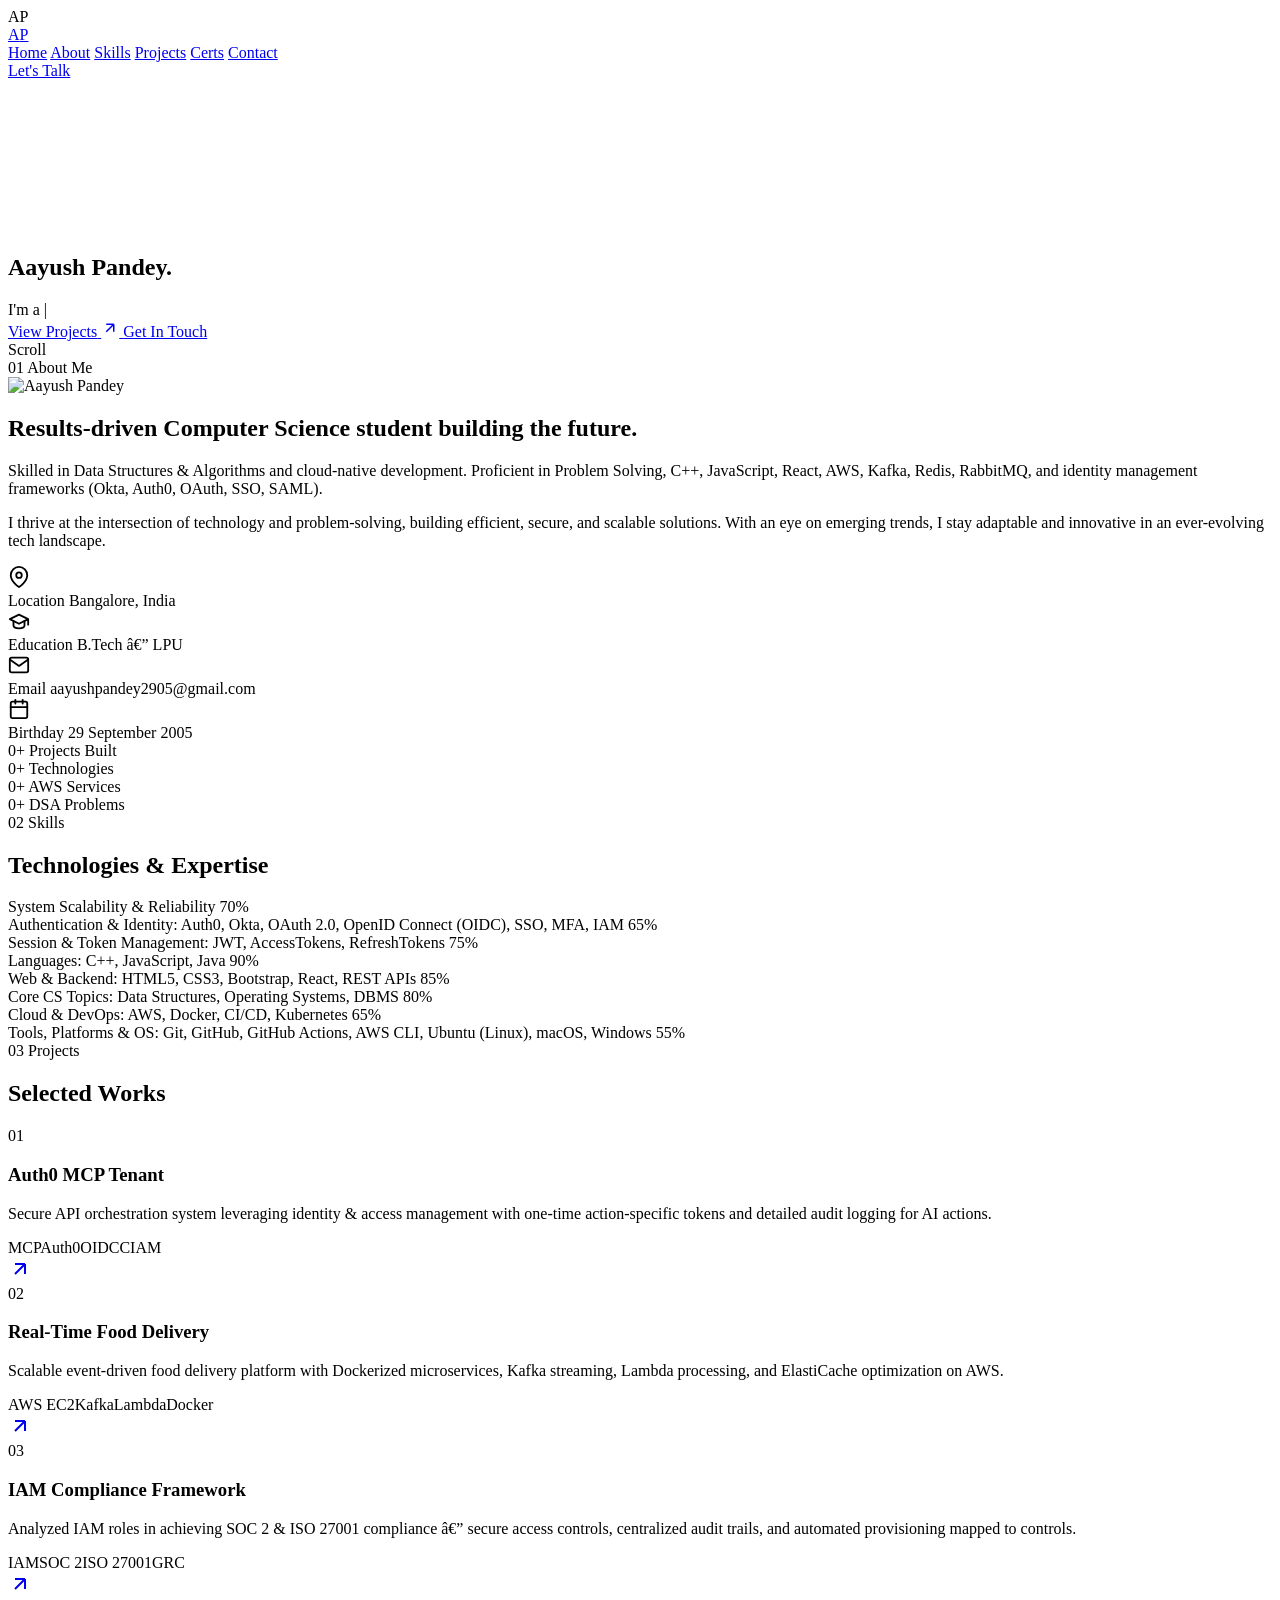
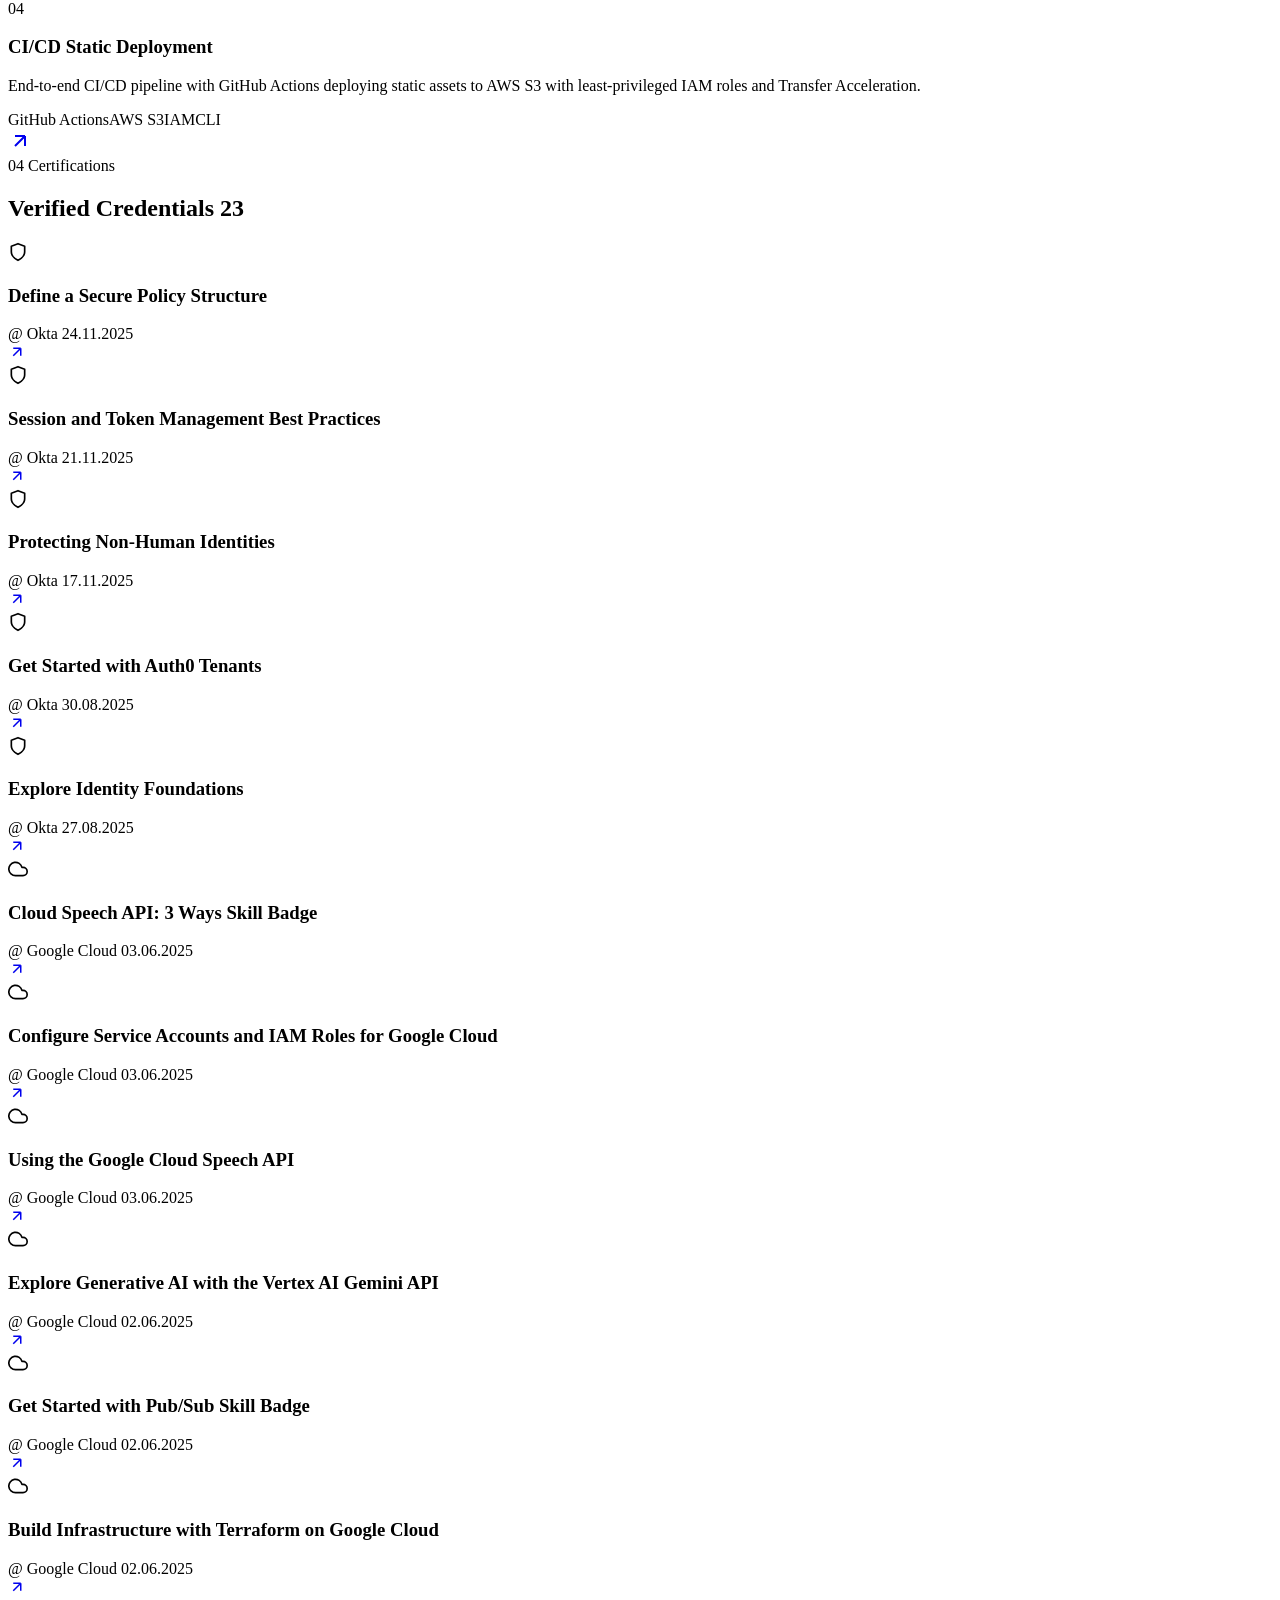
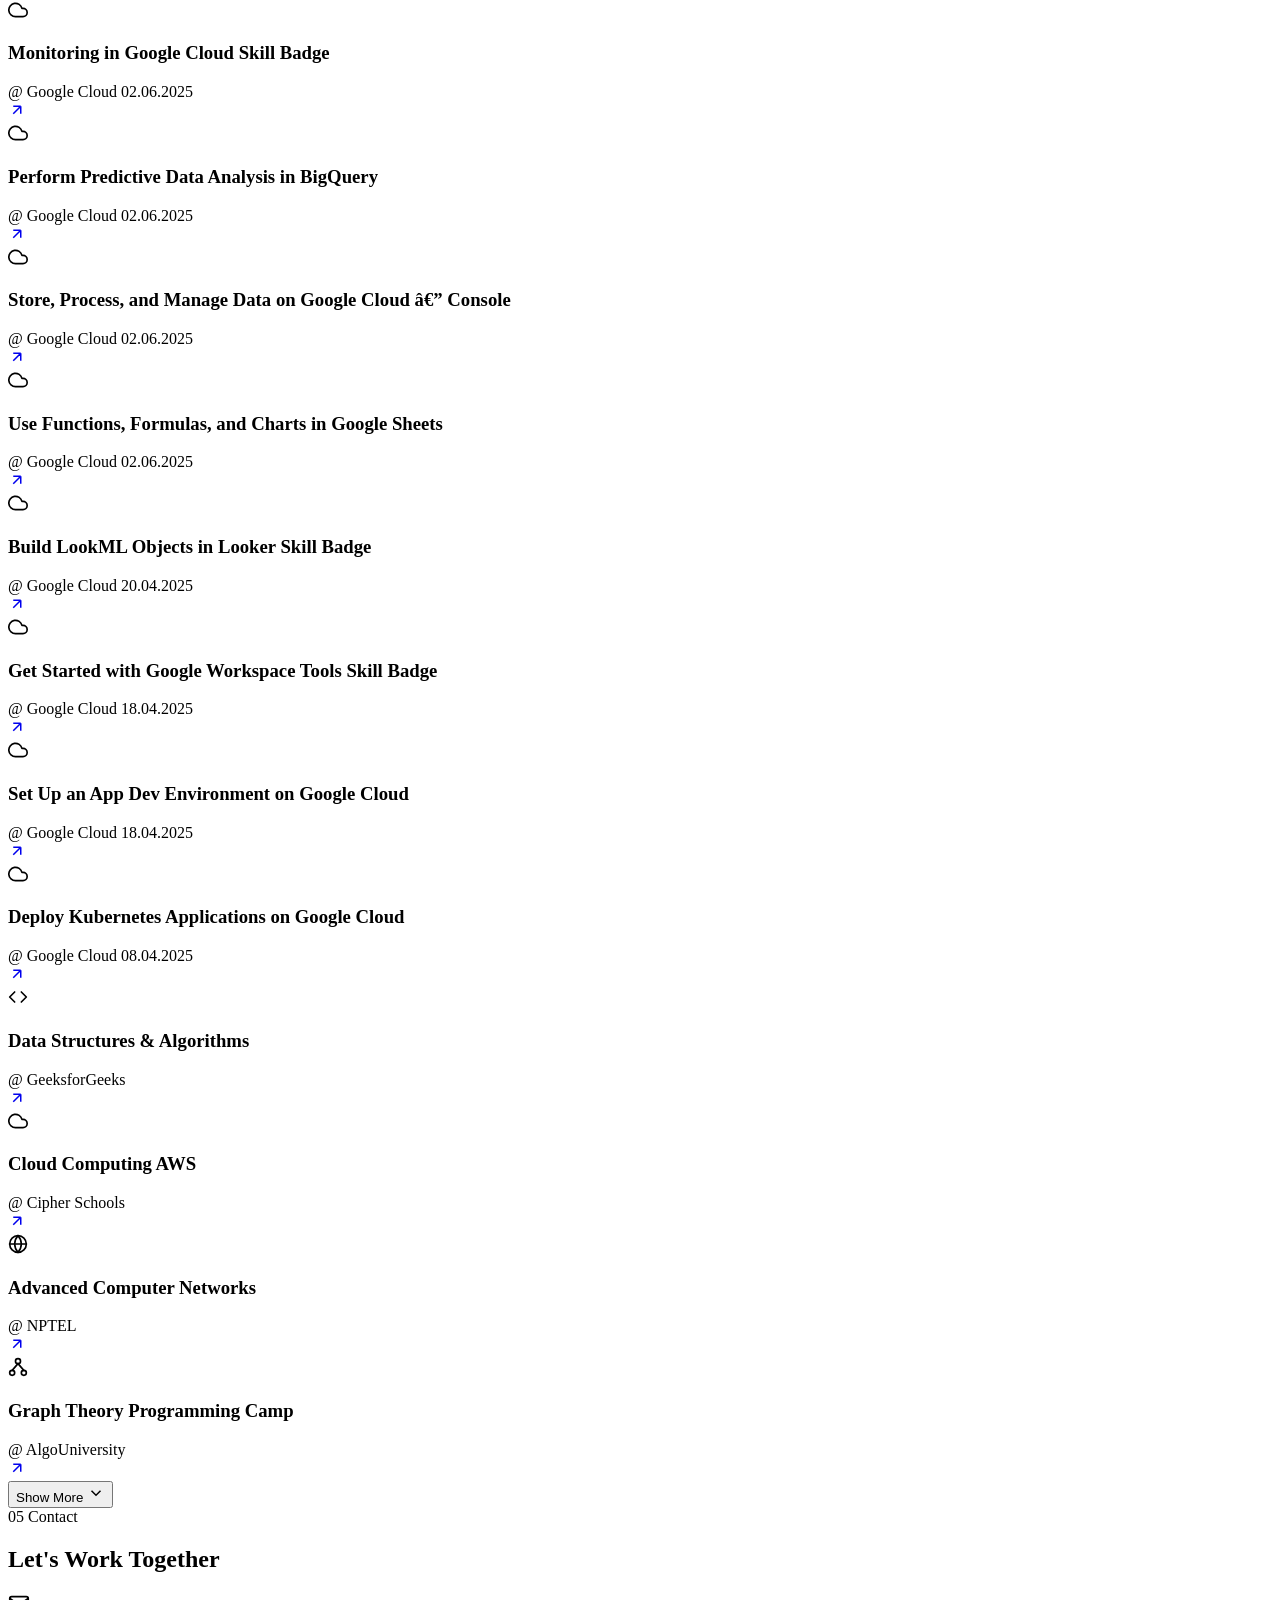
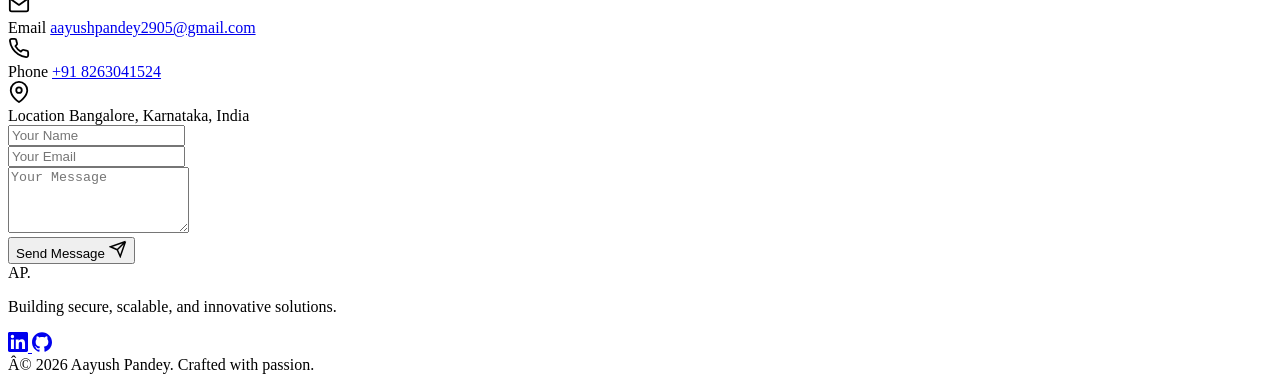
==== index.html @ 5e2c3366 "Index.html" ====
<!doctype html>
<html lang="en">
  <head>

    <meta charset="UTF-8" />
    <meta
      name="viewport"
      content="width=device-width, initial-scale=1.0, maximum-scale=5.0, user-scalable=yes"
    />
    <meta name="apple-mobile-web-app-capable" content="yes" />
    <meta
      name="apple-mobile-web-app-status-bar-style"
      content="black-translucent"
    />
    <meta name="theme-color" content="#0a0a0f" />
    <meta name="format-detection" content="telephone=no" />

    <title>Aayush Pandey | Developer & Cloud Architect</title>
    <meta
      name="description"
      content="Aayush Pandey â€” Computer Science student skilled in cloud-native development, distributed systems, and identity management. Building secure, scalable solutions."
    />

     <!-- Favicons -->
      <link rel="icon" type="image/png" sizes="32x32" href="/assets/img/favicon.png">
      <link rel="apple-touch-icon" href="/assets/img/apple-touch-icon.png">


    <link rel="preconnect" href="https://fonts.googleapis.com" />
    <link rel="preconnect" href="https://fonts.gstatic.com" crossorigin />
    <link
      href="https://fonts.googleapis.com/css2?family=Inter:wght@300;400;500;600;700&family=Outfit:wght@700;800;900&display=swap"
      rel="stylesheet"
    />
    <link rel="stylesheet" href="assets/css/style.css" />
  </head>
  <body>
    <!-- Preloader -->
    <div class="preloader" id="preloader">
      <div class="preloader-inner">
        <div class="preloader-ring"></div>
        <span class="preloader-text">AP</span>
      </div>
    </div>

    <!-- Custom Cursor (desktop only, hidden on mobile via CSS) -->
    <div class="cursor-dot" id="cursor-dot"></div>
    <div class="cursor-ring" id="cursor-ring"></div>

    <!-- Scroll Progress Bar -->
    <div class="scroll-progress" id="scroll-progress"></div>

    <!-- Ripple container -->
    <div class="ripple-container" id="ripple-container"></div>

    <!-- Header -->
    <header class="header" id="header">
      <a href="#hero" class="logo" data-magnetic>
        <span class="logo-text">A</span><span class="logo-accent">P</span>
      </a>

      <div class="hamburger" id="hamburger" data-magnetic>
        <span class="line"></span>
        <span class="line"></span>
        <span class="line"></span>
      </div>

      <nav class="nav-container" id="nav-container">
        <div class="nav-links">
          <a href="#hero" class="nav-link" data-magnetic data-text="Home"
            >Home</a
          >
          <a href="#about" class="nav-link" data-magnetic data-text="About"
            >About</a
          >
          <a href="#skills" class="nav-link" data-magnetic data-text="Skills"
            >Skills</a
          >
          <a
            href="#projects"
            class="nav-link"
            data-magnetic
            data-text="Projects"
            >Projects</a
          >
          <a
            href="#certifications"
            class="nav-link"
            data-magnetic
            data-text="Certs"
            >Certs</a
          >
          <a href="#contact" class="nav-link" data-magnetic data-text="Contact"
            >Contact</a
          >
        </div>
        <a
          href="mailto:aayushpandey2905@gmail.com"
          class="btn-cta"
          data-magnetic
          >Let's Talk</a
        >
      </nav>
    </header>

    <main>
      <!-- ============ HERO SECTION ============ -->
      <section class="hero" id="hero">
        <canvas class="particles-canvas" id="particles-canvas"></canvas>

          <div class="hero-title-wrap reveal">
            <h1 class="hero-title">
              <span class="title-line line-1">
                <span class="word" data-scramble>Aayush</span>
              </span>
              <span class="title-line line-2">
                <span class="word" data-scramble>Pandey</span
                ><span class="title-accent">.</span>
              </span>
            </h1>
          </div>

          <div class="hero-subtitle reveal">
            <span class="subtitle-static">I'm a </span>
            <span class="typed-text" id="typed-text"></span>
            <span class="typed-cursor">|</span>
          </div>

          <div class="hero-cta reveal">
            <a href="#projects" class="btn-primary" data-magnetic>
              <span>View Projects</span>
              <svg
                width="18"
                height="18"
                viewBox="0 0 24 24"
                fill="none"
                stroke="currentColor"
                stroke-width="2"
              >
                <path d="M7 17L17 7M17 7H7M17 7V17" />
              </svg>
            </a>
            <a href="#contact" class="btn-outline" data-magnetic>
              <span>Get In Touch</span>
            </a>
          </div>
        </div>

        <div class="hero-scroll-indicator">
          <div class="scroll-line"></div>
          <span>Scroll</span>
        </div>
      </section>


      <!-- ============ ABOUT SECTION ============ -->
      <section class="section about" id="about">
        <div class="section-container">
          <div class="section-label reveal">
            <span class="label-number">01</span>
            <span class="label-text">About Me</span>
            <span class="label-line"></span>
          </div>

          <div class="about-grid">
            <!-- About Photo Column -->
            <div class="about-photo-col reveal">
              <div class="about-photo-wrapper" data-tilt>
                <img
                  src="assets/img/aayush.png"
                  alt="Aayush Pandey"
                  class="about-photo"
                  loading="lazy"
                />
                <div class="about-photo-border"></div>
                <div class="about-photo-glow"></div>
              </div>
              <!-- <div class="about-photo-tag"> -->
                <!-- <div class="badge-dot"></div> -->
                <!-- <span>Aayush Pandey</span> -->
              <!-- </div> -->
            </div>

            <!-- About Text Column -->
            <div class="about-text-col">
              <h2 class="section-heading reveal">
                Results-driven
                <span class="text-gradient">Computer Science</span> student
                building the future.
              </h2>
              <p class="reveal">
                Skilled in Data Structures & Algorithms and cloud-native
                development. Proficient in Problem Solving, C++, JavaScript,
                React, AWS, Kafka, Redis, RabbitMQ, and identity management
                frameworks (Okta, Auth0, OAuth, SSO, SAML).
              </p>
              <p class="reveal">
                I thrive at the intersection of technology and problem-solving,
                building efficient, secure, and scalable solutions. With an eye
                on emerging trends, I stay adaptable and innovative in an
                ever-evolving tech landscape.
              </p>

              <div class="about-details">
                <div class="detail-card reveal" data-tilt>
                  <div class="detail-icon"><svg width="22" height="22" viewBox="0 0 24 24" fill="none" stroke="currentColor" stroke-width="2" stroke-linecap="round" stroke-linejoin="round"><path d="M21 10c0 7-9 13-9 13s-9-6-9-13a9 9 0 0 1 18 0z"/><circle cx="12" cy="10" r="3"/></svg></div>
                  <div class="detail-info">
                    <span class="detail-label">Location</span>
                    <span class="detail-value">Bangalore, India</span>
                  </div>
                </div>
                <div class="detail-card reveal" data-tilt>
                  <div class="detail-icon"><svg width="22" height="22" viewBox="0 0 24 24" fill="none" stroke="currentColor" stroke-width="2" stroke-linecap="round" stroke-linejoin="round"><path d="M22 10v6M2 10l10-5 10 5-10 5z"/><path d="M6 12v5c0 2 3 3 6 3s6-1 6-3v-5"/></svg></div>
                  <div class="detail-info">
                    <span class="detail-label">Education</span>
                    <span class="detail-value">B.Tech â€” LPU</span>
                  </div>
                </div>
                <div class="detail-card reveal" data-tilt>
                  <div class="detail-icon"><svg width="22" height="22" viewBox="0 0 24 24" fill="none" stroke="currentColor" stroke-width="2" stroke-linecap="round" stroke-linejoin="round"><path d="M4 4h16c1.1 0 2 .9 2 2v12c0 1.1-.9 2-2 2H4c-1.1 0-2-.9-2-2V6c0-1.1.9-2 2-2z"/><polyline points="22,6 12,13 2,6"/></svg></div>
                  <div class="detail-info">
                    <span class="detail-label">Email</span>
                    <span class="detail-value">aayushpandey2905@gmail.com</span>
                  </div>
                </div>
                <div class="detail-card reveal" data-tilt>
                  <div class="detail-icon"><svg width="22" height="22" viewBox="0 0 24 24" fill="none" stroke="currentColor" stroke-width="2" stroke-linecap="round" stroke-linejoin="round"><rect x="3" y="4" width="18" height="18" rx="2" ry="2"/><line x1="16" y1="2" x2="16" y2="6"/><line x1="8" y1="2" x2="8" y2="6"/><line x1="3" y1="10" x2="21" y2="10"/></svg></div>
                  <div class="detail-info">
                    <span class="detail-label">Birthday</span>
                    <span class="detail-value">29 September 2005</span>
                  </div>
                </div>
              </div>
            </div>
          </div>

          <!-- Stats -->
          <div class="stats-row">
            <div class="stat-item reveal">
              <span class="stat-number" data-count="4">0</span
              ><span class="stat-plus">+</span>
              <span class="stat-label">Projects Built</span>
            </div>
            <div class="stat-item reveal">
              <span class="stat-number" data-count="10">0</span
              ><span class="stat-plus">+</span>
              <span class="stat-label">Technologies</span>
            </div>
            <div class="stat-item reveal">
              <span class="stat-number" data-count="3">0</span
              ><span class="stat-plus">+</span>
              <span class="stat-label">AWS Services</span>
            </div>
            <div class="stat-item reveal">
              <span class="stat-number" data-count="500">0</span
              ><span class="stat-plus">+</span>
              <span class="stat-label">DSA Problems</span>
            </div>
          </div>
        </div>
      </section>

      <!-- ============ SKILLS SECTION ============ -->
      <section class="section skills" id="skills">
        <div class="section-container">
          <div class="section-label reveal">
            <span class="label-number">02</span>
            <span class="label-text">Skills</span>
            <span class="label-line"></span>
          </div>

          <h2 class="section-heading reveal">
            Technologies & <span class="text-gradient">Expertise</span>
          </h2>

          <div class="skills-grid">
            <div class="skill-card reveal" data-tilt>
              <div class="skill-header">
                <span class="skill-name">System Scalability & Reliability</span>
                <span class="skill-percent">70%</span>
              </div>
              <div class="skill-bar">
                <div class="skill-fill" data-width="70"></div>
              </div>
            </div>

            <div class="skill-card reveal" data-tilt>
              <div class="skill-header">
                <span class="skill-name">Authentication & Identity: Auth0, Okta, OAuth 2.0, OpenID Connect (OIDC), SSO, MFA, IAM</span>
                <span class="skill-percent">65%</span>
              </div>
              <div class="skill-bar">
                <div class="skill-fill" data-width="65"></div>
              </div>
            </div>

            <div class="skill-card reveal" data-tilt>
              <div class="skill-header">
                <span class="skill-name">Session & Token Management: JWT, AccessTokens, RefreshTokens</span>
                <span class="skill-percent">75%</span>
              </div>
              <div class="skill-bar">
                <div class="skill-fill" data-width="75"></div>
              </div>
            </div>

            <div class="skill-card reveal" data-tilt>
              <div class="skill-header">
                <span class="skill-name">Languages: C++, JavaScript, Java</span>
                <span class="skill-percent">90%</span>
              </div>
              <div class="skill-bar">
                <div class="skill-fill" data-width="90"></div>
              </div>
            </div>

            <div class="skill-card reveal" data-tilt>
              <div class="skill-header">
                <span class="skill-name">Web & Backend: HTML5, CSS3, Bootstrap, React, REST APIs</span>
                <span class="skill-percent">85%</span>
              </div>
              <div class="skill-bar">
                <div class="skill-fill" data-width="80"></div>
              </div>
            </div>

            <div class="skill-card reveal" data-tilt>
              <div class="skill-header">
                <span class="skill-name">Core CS Topics: Data Structures, Operating Systems, DBMS</span>
                <span class="skill-percent">80%</span>
              </div>
              <div class="skill-bar">
                <div class="skill-fill" data-width="80"></div>
              </div>
            </div>

            <div class="skill-card reveal" data-tilt>
              <div class="skill-header">
                <span class="skill-name">Cloud & DevOps: AWS, Docker, CI/CD, Kubernetes</span>
                <span class="skill-percent">65%</span>
              </div>
              <div class="skill-bar">
                <div class="skill-fill" data-width="65"></div>
              </div>
            </div>

            <div class="skill-card reveal" data-tilt>
              <div class="skill-header">
                <span class="skill-name">Tools, Platforms & OS: Git, GitHub, GitHub Actions, AWS CLI, Ubuntu (Linux), macOS, Windows</span>
                <span class="skill-percent">55%</span>
              </div>
              <div class="skill-bar">
                <div class="skill-fill" data-width="55"></div>
              </div>
            </div>

          </div>
        </div>
      </section>

      <!-- ============ PROJECTS SECTION ============ -->
      <section class="section projects" id="projects">
        <div class="section-container">
          <div class="section-label reveal">
            <span class="label-number">03</span>
            <span class="label-text">Projects</span>
            <span class="label-line"></span>
          </div>

          <h2 class="section-heading reveal">
            Selected <span class="text-gradient">Works</span>
          </h2>

          <div class="projects-grid">

            <!-- Project 1 -->
            <div class="project-card reveal" data-tilt>
              <div class="project-number">01</div>
              <div class="project-content">
                <h3 class="project-title">Auth0 MCP Tenant</h3>
                <p class="project-desc">
                  Secure API orchestration system leveraging identity & access
                  management with one-time action-specific tokens and detailed
                  audit logging for AI actions.
                </p>
                <div class="project-tech">
                  <span>MCP</span><span>Auth0</span><span>OIDC</span
                  ><span>CIAM</span>
                </div>
              </div>
          
              <div class="project-arrow">
                <a href="https://github.com/AayushPandey05/Auth0-MCP-Tenant" target="_blank" rel="noopener noreferrer">
                  <svg
                    width="24"
                    height="24"
                    viewBox="0 0 24 24"
                    fill="none"
                    stroke="currentColor"
                    stroke-width="2"
                  >
                    <path d="M7 17L17 7M17 7H7M17 7V17" />
                  </svg>
                </a>
              </div>
            </div>

            <!-- Project 2 -->
            <div class="project-card reveal" data-tilt>
              <div class="project-number">02</div>
              <div class="project-content">
                <h3 class="project-title">Real-Time Food Delivery</h3>
                <p class="project-desc">
                  Scalable event-driven food delivery platform with Dockerized
                  microservices, Kafka streaming, Lambda processing, and
                  ElastiCache optimization on AWS.
                </p>
                <div class="project-tech">
                  <span>AWS EC2</span><span>Kafka</span><span>Lambda</span
                  ><span>Docker</span>
                </div>
              </div>
          
              <div class="project-arrow">
                <a href="https://github.com/AayushPandey05/Real-Time-Food-Delivery-System-Using-AWS-Cloud-Services" target="_blank" rel="noopener noreferrer">
                  <svg
                    width="24"
                    height="24"
                    viewBox="0 0 24 24"
                    fill="none"
                    stroke="currentColor"
                    stroke-width="2"
                  >
                    <path d="M7 17L17 7M17 7H7M17 7V17" />
                  </svg>
                </a>
              </div>
            </div>

            <!-- Project 3 -->
            <div class="project-card reveal" data-tilt>
              <div class="project-number">03</div>
              <div class="project-content">
                <h3 class="project-title">IAM Compliance Framework</h3>
                <p class="project-desc">
                  Analyzed IAM roles in achieving SOC 2 & ISO 27001 compliance â€”
                  secure access controls, centralized audit trails, and
                  automated provisioning mapped to controls.
                </p>
                <div class="project-tech">
                  <span>IAM</span><span>SOC 2</span><span>ISO 27001</span
                  ><span>GRC</span>
                </div>
              </div>
          
              <div class="project-arrow">
                <a href="https://github.com/AayushPandey05/IAM-and-Compliance-" target="_blank" rel="noopener noreferrer">
                  <svg
                    width="24"
                    height="24"
                    viewBox="0 0 24 24"
                    fill="none"
                    stroke="currentColor"
                    stroke-width="2"
                  >
                    <path d="M7 17L17 7M17 7H7M17 7V17" />
                  </svg>
                </a>
              </div>
            </div>

        <!-- Project 4 -->
        <div class="project-card reveal" data-tilt>
          <div class="project-number">04</div>
          <div class="project-content">
            <h3 class="project-title">CI/CD Static Deployment</h3>
            <p class="project-desc">
              End-to-end CI/CD pipeline with GitHub Actions deploying static
              assets to AWS S3 with least-privileged IAM roles and Transfer
              Acceleration.
            </p>
            <div class="project-tech">
              <span>GitHub Actions</span><span>AWS S3</span><span>IAM</span
              ><span>CLI</span>
            </div>
          </div>
      
          <div class="project-arrow">
            <a href="https://github.com/AayushPandey05/DevOps-Project" target="_blank" rel="noopener noreferrer">
              <svg
                width="24"
                height="24"
                viewBox="0 0 24 24"
                fill="none"
                stroke="currentColor"
                stroke-width="2"
              >
                <path d="M7 17L17 7M17 7H7M17 7V17" />
              </svg>
            </a>
          </div>
        </div>
          </div>
        </div>
      </section>

      <!-- ============ CERTIFICATIONS SECTION ============ -->
      <section class="section certifications" id="certifications">
        <div class="section-container">
          <div class="section-label reveal">
            <span class="label-number">04</span>
            <span class="label-text">Certifications</span>
            <span class="label-line"></span>
          </div>

          <h2 class="section-heading reveal">
            Verified <span class="text-gradient">Credentials</span>
            <span class="cert-count-badge">23</span>
          </h2>

          <div class="cert-timeline" id="cert-timeline">

            <!-- Okta â€” Define a Secure Policy Structure -->
            <div class="cert-card reveal" data-tilt>
              <div class="cert-icon-wrap">
                <span class="cert-icon"><svg width="20" height="20" viewBox="0 0 24 24" fill="none" stroke="currentColor" stroke-width="2" stroke-linecap="round" stroke-linejoin="round"><path d="M12 22s8-4 8-10V5l-8-3-8 3v7c0 6 8 10 8 10z"/></svg></span>
              </div>
              <div class="cert-body">
                <h3 class="cert-title">Define a Secure Policy Structure</h3>
                <div class="cert-meta">
                  <span class="cert-issuer">@ Okta</span>
                  <span class="cert-date">24.11.2025</span>
                </div>
              </div>
              <a href="https://www.credly.com/badges/9d46638c-d758-406e-a324-7a5f0d10f80b" class="cert-link" target="_blank" rel="noopener noreferrer" aria-label="View certificate">
                <svg width="18" height="18" viewBox="0 0 24 24" fill="none" stroke="currentColor" stroke-width="2"><path d="M7 17L17 7M17 7H7M17 7V17"/></svg>
              </a>
            </div>

            <!-- Okta â€” Session and Token Management -->
            <div class="cert-card reveal" data-tilt>
              <div class="cert-icon-wrap">
                <span class="cert-icon"><svg width="20" height="20" viewBox="0 0 24 24" fill="none" stroke="currentColor" stroke-width="2" stroke-linecap="round" stroke-linejoin="round"><path d="M12 22s8-4 8-10V5l-8-3-8 3v7c0 6 8 10 8 10z"/></svg></span>
              </div>
              <div class="cert-body">
                <h3 class="cert-title">Session and Token Management Best Practices</h3>
                <div class="cert-meta">
                  <span class="cert-issuer">@ Okta</span>
                  <span class="cert-date">21.11.2025</span>
                </div>
              </div>
              <a href="https://www.credly.com/badges/43359a35-8512-45cc-9b52-fe0d94d3f4c0" class="cert-link" target="_blank" rel="noopener noreferrer" aria-label="View certificate">
                <svg width="18" height="18" viewBox="0 0 24 24" fill="none" stroke="currentColor" stroke-width="2"><path d="M7 17L17 7M17 7H7M17 7V17"/></svg>
              </a>
            </div>

            <!-- Okta â€” Protecting Non-Human Identities -->
            <div class="cert-card reveal" data-tilt>
              <div class="cert-icon-wrap">
                <span class="cert-icon"><svg width="20" height="20" viewBox="0 0 24 24" fill="none" stroke="currentColor" stroke-width="2" stroke-linecap="round" stroke-linejoin="round"><path d="M12 22s8-4 8-10V5l-8-3-8 3v7c0 6 8 10 8 10z"/></svg></span>
              </div>
              <div class="cert-body">
                <h3 class="cert-title">Protecting Non-Human Identities</h3>
                <div class="cert-meta">
                  <span class="cert-issuer">@ Okta</span>
                  <span class="cert-date">17.11.2025</span>
                </div>
              </div>
              <a href="https://www.credly.com/badges/0b093f41-a67b-4022-b5b8-53b37943d78c" class="cert-link" target="_blank" rel="noopener noreferrer" aria-label="View certificate">
                <svg width="18" height="18" viewBox="0 0 24 24" fill="none" stroke="currentColor" stroke-width="2"><path d="M7 17L17 7M17 7H7M17 7V17"/></svg>
              </a>
            </div>

            <!-- Okta â€” Get Started with Auth0 Tenants -->
            <div class="cert-card reveal" data-tilt>
              <div class="cert-icon-wrap">
                <span class="cert-icon"><svg width="20" height="20" viewBox="0 0 24 24" fill="none" stroke="currentColor" stroke-width="2" stroke-linecap="round" stroke-linejoin="round"><path d="M12 22s8-4 8-10V5l-8-3-8 3v7c0 6 8 10 8 10z"/></svg></span>
              </div>
              <div class="cert-body">
                <h3 class="cert-title">Get Started with Auth0 Tenants</h3>
                <div class="cert-meta">
                  <span class="cert-issuer">@ Okta</span>
                  <span class="cert-date">30.08.2025</span>
                </div>
              </div>
              <a href="https://www.credly.com/badges/5caee90a-7f9f-4bbe-872c-7d3b166518f6" class="cert-link" target="_blank" rel="noopener noreferrer" aria-label="View certificate">
                <svg width="18" height="18" viewBox="0 0 24 24" fill="none" stroke="currentColor" stroke-width="2"><path d="M7 17L17 7M17 7H7M17 7V17"/></svg>
              </a>
            </div>

            <!-- Okta â€” Explore Identity Foundations -->
            <div class="cert-card reveal" data-tilt>
              <div class="cert-icon-wrap">
                <span class="cert-icon"><svg width="20" height="20" viewBox="0 0 24 24" fill="none" stroke="currentColor" stroke-width="2" stroke-linecap="round" stroke-linejoin="round"><path d="M12 22s8-4 8-10V5l-8-3-8 3v7c0 6 8 10 8 10z"/></svg></span>
              </div>
              <div class="cert-body">
                <h3 class="cert-title">Explore Identity Foundations</h3>
                <div class="cert-meta">
                  <span class="cert-issuer">@ Okta</span>
                  <span class="cert-date">27.08.2025</span>
                </div>
              </div>
              <a href="https://www.credly.com/badges/061d4b68-80f4-4139-8fc2-a7d97e75cf8e" class="cert-link" target="_blank" rel="noopener noreferrer" aria-label="View certificate">
                <svg width="18" height="18" viewBox="0 0 24 24" fill="none" stroke="currentColor" stroke-width="2"><path d="M7 17L17 7M17 7H7M17 7V17"/></svg>
              </a>
            </div>

            <!-- Google Cloud â€” Cloud Speech API: 3 Ways -->
            <div class="cert-card reveal" data-tilt>
              <div class="cert-icon-wrap">
                <span class="cert-icon"><svg width="20" height="20" viewBox="0 0 24 24" fill="none" stroke="currentColor" stroke-width="2" stroke-linecap="round" stroke-linejoin="round"><path d="M18 10h-1.26A8 8 0 1 0 9 20h9a5 5 0 0 0 0-10z"/></svg></span>
              </div>
              <div class="cert-body">
                <h3 class="cert-title">Cloud Speech API: 3 Ways Skill Badge</h3>
                <div class="cert-meta">
                  <span class="cert-issuer">@ Google Cloud</span>
                  <span class="cert-date">03.06.2025</span>
                </div>
              </div>
              <a href="https://www.credly.com/badges/c234fb43-c56c-4d06-9196-3862e9608f4b" class="cert-link" target="_blank" rel="noopener noreferrer" aria-label="View certificate">
                <svg width="18" height="18" viewBox="0 0 24 24" fill="none" stroke="currentColor" stroke-width="2"><path d="M7 17L17 7M17 7H7M17 7V17"/></svg>
              </a>
            </div>

            <!-- Google Cloud â€” Configure Service Accounts and IAM Roles -->
            <div class="cert-card reveal" data-tilt>
              <div class="cert-icon-wrap">
                <span class="cert-icon"><svg width="20" height="20" viewBox="0 0 24 24" fill="none" stroke="currentColor" stroke-width="2" stroke-linecap="round" stroke-linejoin="round"><path d="M18 10h-1.26A8 8 0 1 0 9 20h9a5 5 0 0 0 0-10z"/></svg></span>
              </div>
              <div class="cert-body">
                <h3 class="cert-title">Configure Service Accounts and IAM Roles for Google Cloud</h3>
                <div class="cert-meta">
                  <span class="cert-issuer">@ Google Cloud</span>
                  <span class="cert-date">03.06.2025</span>
                </div>
              </div>
              <a href="https://www.credly.com/badges/58f3e70b-15a8-4359-9425-e84d6a5ebd68" class="cert-link" target="_blank" rel="noopener noreferrer" aria-label="View certificate">
                <svg width="18" height="18" viewBox="0 0 24 24" fill="none" stroke="currentColor" stroke-width="2"><path d="M7 17L17 7M17 7H7M17 7V17"/></svg>
              </a>
            </div>

            <!-- Google Cloud â€” Using the Google Cloud Speech API -->
            <div class="cert-card reveal" data-tilt>
              <div class="cert-icon-wrap">
                <span class="cert-icon"><svg width="20" height="20" viewBox="0 0 24 24" fill="none" stroke="currentColor" stroke-width="2" stroke-linecap="round" stroke-linejoin="round"><path d="M18 10h-1.26A8 8 0 1 0 9 20h9a5 5 0 0 0 0-10z"/></svg></span>
              </div>
              <div class="cert-body">
                <h3 class="cert-title">Using the Google Cloud Speech API</h3>
                <div class="cert-meta">
                  <span class="cert-issuer">@ Google Cloud</span>
                  <span class="cert-date">03.06.2025</span>
                </div>
              </div>
              <a href="https://www.credly.com/badges/050b1d30-a88a-406a-a1db-75f2847a988d" class="cert-link" target="_blank" rel="noopener noreferrer" aria-label="View certificate">
                <svg width="18" height="18" viewBox="0 0 24 24" fill="none" stroke="currentColor" stroke-width="2"><path d="M7 17L17 7M17 7H7M17 7V17"/></svg>
              </a>
            </div>

            <!-- Google Cloud â€” Explore Gen AI with Vertex AI Gemini API -->
            <div class="cert-card reveal" data-tilt>
              <div class="cert-icon-wrap">
                <span class="cert-icon"><svg width="20" height="20" viewBox="0 0 24 24" fill="none" stroke="currentColor" stroke-width="2" stroke-linecap="round" stroke-linejoin="round"><path d="M18 10h-1.26A8 8 0 1 0 9 20h9a5 5 0 0 0 0-10z"/></svg></span>
              </div>
              <div class="cert-body">
                <h3 class="cert-title">Explore Generative AI with the Vertex AI Gemini API</h3>
                <div class="cert-meta">
                  <span class="cert-issuer">@ Google Cloud</span>
                  <span class="cert-date">02.06.2025</span>
                </div>
              </div>
              <a href="https://www.credly.com/badges/8d9c8d96-ddad-42d6-9fab-6ad57a10ffed" class="cert-link" target="_blank" rel="noopener noreferrer" aria-label="View certificate">
                <svg width="18" height="18" viewBox="0 0 24 24" fill="none" stroke="currentColor" stroke-width="2"><path d="M7 17L17 7M17 7H7M17 7V17"/></svg>
              </a>
            </div>

            <!-- Google Cloud â€” Get Started with Pub/Sub -->
            <div class="cert-card reveal" data-tilt>
              <div class="cert-icon-wrap">
                <span class="cert-icon"><svg width="20" height="20" viewBox="0 0 24 24" fill="none" stroke="currentColor" stroke-width="2" stroke-linecap="round" stroke-linejoin="round"><path d="M18 10h-1.26A8 8 0 1 0 9 20h9a5 5 0 0 0 0-10z"/></svg></span>
              </div>
              <div class="cert-body">
                <h3 class="cert-title">Get Started with Pub/Sub Skill Badge</h3>
                <div class="cert-meta">
                  <span class="cert-issuer">@ Google Cloud</span>
                  <span class="cert-date">02.06.2025</span>
                </div>
              </div>
              <a href="https://www.credly.com/badges/5f65a127-6648-406d-a60d-85243cad1627" class="cert-link" target="_blank" rel="noopener noreferrer" aria-label="View certificate">
                <svg width="18" height="18" viewBox="0 0 24 24" fill="none" stroke="currentColor" stroke-width="2"><path d="M7 17L17 7M17 7H7M17 7V17"/></svg>
              </a>
            </div>

            <!-- Google Cloud â€” Build Infrastructure with Terraform -->
            <div class="cert-card reveal" data-tilt>
              <div class="cert-icon-wrap">
                <span class="cert-icon"><svg width="20" height="20" viewBox="0 0 24 24" fill="none" stroke="currentColor" stroke-width="2" stroke-linecap="round" stroke-linejoin="round"><path d="M18 10h-1.26A8 8 0 1 0 9 20h9a5 5 0 0 0 0-10z"/></svg></span>
              </div>
              <div class="cert-body">
                <h3 class="cert-title">Build Infrastructure with Terraform on Google Cloud</h3>
                <div class="cert-meta">
                  <span class="cert-issuer">@ Google Cloud</span>
                  <span class="cert-date">02.06.2025</span>
                </div>
              </div>
              <a href="https://www.credly.com/badges/7c0c1692-0b8d-4e2b-acbf-015e064d85e7" class="cert-link" target="_blank" rel="noopener noreferrer" aria-label="View certificate">
                <svg width="18" height="18" viewBox="0 0 24 24" fill="none" stroke="currentColor" stroke-width="2"><path d="M7 17L17 7M17 7H7M17 7V17"/></svg>
              </a>
            </div>

            <!-- Google Cloud â€” Monitoring in Google Cloud -->
            <div class="cert-card reveal" data-tilt>
              <div class="cert-icon-wrap">
                <span class="cert-icon"><svg width="20" height="20" viewBox="0 0 24 24" fill="none" stroke="currentColor" stroke-width="2" stroke-linecap="round" stroke-linejoin="round"><path d="M18 10h-1.26A8 8 0 1 0 9 20h9a5 5 0 0 0 0-10z"/></svg></span>
              </div>
              <div class="cert-body">
                <h3 class="cert-title">Monitoring in Google Cloud Skill Badge</h3>
                <div class="cert-meta">
                  <span class="cert-issuer">@ Google Cloud</span>
                  <span class="cert-date">02.06.2025</span>
                </div>
              </div>
              <a href="https://www.credly.com/badges/06518218-bd7d-4171-8bc6-f949c25fca66" class="cert-link" target="_blank" rel="noopener noreferrer" aria-label="View certificate">
                <svg width="18" height="18" viewBox="0 0 24 24" fill="none" stroke="currentColor" stroke-width="2"><path d="M7 17L17 7M17 7H7M17 7V17"/></svg>
              </a>
            </div>

            <!-- Google Cloud â€” Perform Predictive Data Analysis in BigQuery -->
            <div class="cert-card reveal" data-tilt>
              <div class="cert-icon-wrap">
                <span class="cert-icon"><svg width="20" height="20" viewBox="0 0 24 24" fill="none" stroke="currentColor" stroke-width="2" stroke-linecap="round" stroke-linejoin="round"><path d="M18 10h-1.26A8 8 0 1 0 9 20h9a5 5 0 0 0 0-10z"/></svg></span>
              </div>
              <div class="cert-body">
                <h3 class="cert-title">Perform Predictive Data Analysis in BigQuery</h3>
                <div class="cert-meta">
                  <span class="cert-issuer">@ Google Cloud</span>
                  <span class="cert-date">02.06.2025</span>
                </div>
              </div>
              <a href="https://www.credly.com/badges/91a92e27-5d51-4c12-8e1d-9372f7d5c7c2" class="cert-link" target="_blank" rel="noopener noreferrer" aria-label="View certificate">
                <svg width="18" height="18" viewBox="0 0 24 24" fill="none" stroke="currentColor" stroke-width="2"><path d="M7 17L17 7M17 7H7M17 7V17"/></svg>
              </a>
            </div>

            <!-- Google Cloud â€” Store, Process, and Manage Data -->
            <div class="cert-card reveal" data-tilt>
              <div class="cert-icon-wrap">
                <span class="cert-icon"><svg width="20" height="20" viewBox="0 0 24 24" fill="none" stroke="currentColor" stroke-width="2" stroke-linecap="round" stroke-linejoin="round"><path d="M18 10h-1.26A8 8 0 1 0 9 20h9a5 5 0 0 0 0-10z"/></svg></span>
              </div>
              <div class="cert-body">
                <h3 class="cert-title">Store, Process, and Manage Data on Google Cloud â€” Console</h3>
                <div class="cert-meta">
                  <span class="cert-issuer">@ Google Cloud</span>
                  <span class="cert-date">02.06.2025</span>
                </div>
              </div>
              <a href="https://www.credly.com/badges/8c69be12-680c-48c5-927b-edaf115c4fc3" class="cert-link" target="_blank" rel="noopener noreferrer" aria-label="View certificate">
                <svg width="18" height="18" viewBox="0 0 24 24" fill="none" stroke="currentColor" stroke-width="2"><path d="M7 17L17 7M17 7H7M17 7V17"/></svg>
              </a>
            </div>

            <!-- Google Cloud â€” Use Functions, Formulas, and Charts in Google Sheets -->
            <div class="cert-card reveal" data-tilt>
              <div class="cert-icon-wrap">
                <span class="cert-icon"><svg width="20" height="20" viewBox="0 0 24 24" fill="none" stroke="currentColor" stroke-width="2" stroke-linecap="round" stroke-linejoin="round"><path d="M18 10h-1.26A8 8 0 1 0 9 20h9a5 5 0 0 0 0-10z"/></svg></span>
              </div>
              <div class="cert-body">
                <h3 class="cert-title">Use Functions, Formulas, and Charts in Google Sheets</h3>
                <div class="cert-meta">
                  <span class="cert-issuer">@ Google Cloud</span>
                  <span class="cert-date">02.06.2025</span>
                </div>
              </div>
              <a href="https://www.credly.com/badges/3e6899b8-b80c-4ec1-9878-a8d115993096" class="cert-link" target="_blank" rel="noopener noreferrer" aria-label="View certificate">
                <svg width="18" height="18" viewBox="0 0 24 24" fill="none" stroke="currentColor" stroke-width="2"><path d="M7 17L17 7M17 7H7M17 7V17"/></svg>
              </a>
            </div>

            <!-- Google Cloud â€” Build LookML Objects in Looker -->
            <div class="cert-card reveal" data-tilt>
              <div class="cert-icon-wrap">
                <span class="cert-icon"><svg width="20" height="20" viewBox="0 0 24 24" fill="none" stroke="currentColor" stroke-width="2" stroke-linecap="round" stroke-linejoin="round"><path d="M18 10h-1.26A8 8 0 1 0 9 20h9a5 5 0 0 0 0-10z"/></svg></span>
              </div>
              <div class="cert-body">
                <h3 class="cert-title">Build LookML Objects in Looker Skill Badge</h3>
                <div class="cert-meta">
                  <span class="cert-issuer">@ Google Cloud</span>
                  <span class="cert-date">20.04.2025</span>
                </div>
              </div>
              <a href="https://www.credly.com/badges/92f8eb44-0823-4f61-b72d-a3d4c32bd704" class="cert-link" target="_blank" rel="noopener noreferrer" aria-label="View certificate">
                <svg width="18" height="18" viewBox="0 0 24 24" fill="none" stroke="currentColor" stroke-width="2"><path d="M7 17L17 7M17 7H7M17 7V17"/></svg>
              </a>
            </div>

            <!-- Google Cloud â€” Get Started with Google Workspace Tools -->
            <div class="cert-card reveal" data-tilt>
              <div class="cert-icon-wrap">
                <span class="cert-icon"><svg width="20" height="20" viewBox="0 0 24 24" fill="none" stroke="currentColor" stroke-width="2" stroke-linecap="round" stroke-linejoin="round"><path d="M18 10h-1.26A8 8 0 1 0 9 20h9a5 5 0 0 0 0-10z"/></svg></span>
              </div>
              <div class="cert-body">
                <h3 class="cert-title">Get Started with Google Workspace Tools Skill Badge</h3>
                <div class="cert-meta">
                  <span class="cert-issuer">@ Google Cloud</span>
                  <span class="cert-date">18.04.2025</span>
                </div>
              </div>
              <a href="https://www.credly.com/badges/5495ae90-3baa-416c-a4b3-616b7f89cf25" class="cert-link" target="_blank" rel="noopener noreferrer" aria-label="View certificate">
                <svg width="18" height="18" viewBox="0 0 24 24" fill="none" stroke="currentColor" stroke-width="2"><path d="M7 17L17 7M17 7H7M17 7V17"/></svg>
              </a>
            </div>

            <!-- Google Cloud â€” Set Up an App Dev Environment -->
            <div class="cert-card reveal" data-tilt>
              <div class="cert-icon-wrap">
                <span class="cert-icon"><svg width="20" height="20" viewBox="0 0 24 24" fill="none" stroke="currentColor" stroke-width="2" stroke-linecap="round" stroke-linejoin="round"><path d="M18 10h-1.26A8 8 0 1 0 9 20h9a5 5 0 0 0 0-10z"/></svg></span>
              </div>
              <div class="cert-body">
                <h3 class="cert-title">Set Up an App Dev Environment on Google Cloud</h3>
                <div class="cert-meta">
                  <span class="cert-issuer">@ Google Cloud</span>
                  <span class="cert-date">18.04.2025</span>
                </div>
              </div>
              <a href="https://www.credly.com/badges/23fa204c-352b-4cd3-87fc-2d8eb6940d9d" class="cert-link" target="_blank" rel="noopener noreferrer" aria-label="View certificate">
                <svg width="18" height="18" viewBox="0 0 24 24" fill="none" stroke="currentColor" stroke-width="2"><path d="M7 17L17 7M17 7H7M17 7V17"/></svg>
              </a>
            </div>

            <!-- Google Cloud â€” Deploy Kubernetes Applications -->
            <div class="cert-card reveal" data-tilt>
              <div class="cert-icon-wrap">
                <span class="cert-icon"><svg width="20" height="20" viewBox="0 0 24 24" fill="none" stroke="currentColor" stroke-width="2" stroke-linecap="round" stroke-linejoin="round"><path d="M18 10h-1.26A8 8 0 1 0 9 20h9a5 5 0 0 0 0-10z"/></svg></span>
              </div>
              <div class="cert-body">
                <h3 class="cert-title">Deploy Kubernetes Applications on Google Cloud</h3>
                <div class="cert-meta">
                  <span class="cert-issuer">@ Google Cloud</span>
                  <span class="cert-date">08.04.2025</span>
                </div>
              </div>
              <a href="https://www.credly.com/badges/5f9a7179-d7c0-4f64-a981-fbda9aae1a1f" class="cert-link" target="_blank" rel="noopener noreferrer" aria-label="View certificate">
                <svg width="18" height="18" viewBox="0 0 24 24" fill="none" stroke="currentColor" stroke-width="2"><path d="M7 17L17 7M17 7H7M17 7V17"/></svg>
              </a>
            </div>

            <!-- GFG â€” Data Structures & Algorithms -->
            <div class="cert-card reveal" data-tilt>
              <div class="cert-icon-wrap">
                <span class="cert-icon"><svg width="20" height="20" viewBox="0 0 24 24" fill="none" stroke="currentColor" stroke-width="2" stroke-linecap="round" stroke-linejoin="round"><polyline points="16 18 22 12 16 6"/><polyline points="8 6 2 12 8 18"/></svg></span>
              </div>
              <div class="cert-body">
                <h3 class="cert-title">Data Structures &amp; Algorithms</h3>
                <div class="cert-meta">
                  <span class="cert-issuer">@ GeeksforGeeks</span>
                  <span class="cert-date"></span>
                </div>
              </div>
              <a href="#" class="cert-link" target="_blank" rel="noopener noreferrer" aria-label="View certificate">
                <svg width="18" height="18" viewBox="0 0 24 24" fill="none" stroke="currentColor" stroke-width="2"><path d="M7 17L17 7M17 7H7M17 7V17"/></svg>
              </a>
            </div>

            <!-- Cipher Schools â€” Cloud Computing AWS -->
            <div class="cert-card reveal" data-tilt>
              <div class="cert-icon-wrap">
                <span class="cert-icon"><svg width="20" height="20" viewBox="0 0 24 24" fill="none" stroke="currentColor" stroke-width="2" stroke-linecap="round" stroke-linejoin="round"><path d="M18 10h-1.26A8 8 0 1 0 9 20h9a5 5 0 0 0 0-10z"/></svg></span>
              </div>
              <div class="cert-body">
                <h3 class="cert-title">Cloud Computing AWS</h3>
                <div class="cert-meta">
                  <span class="cert-issuer">@ Cipher Schools</span>
                  <span class="cert-date"></span>
                </div>
              </div>
              <a href="#" class="cert-link" target="_blank" rel="noopener noreferrer" aria-label="View certificate">
                <svg width="18" height="18" viewBox="0 0 24 24" fill="none" stroke="currentColor" stroke-width="2"><path d="M7 17L17 7M17 7H7M17 7V17"/></svg>
              </a>
            </div>

            <!-- NPTEL â€” Advanced Computer Networks -->
            <div class="cert-card reveal" data-tilt>
              <div class="cert-icon-wrap">
                <span class="cert-icon"><svg width="20" height="20" viewBox="0 0 24 24" fill="none" stroke="currentColor" stroke-width="2" stroke-linecap="round" stroke-linejoin="round"><circle cx="12" cy="12" r="10"/><line x1="2" y1="12" x2="22" y2="12"/><path d="M12 2a15.3 15.3 0 0 1 4 10 15.3 15.3 0 0 1-4 10 15.3 15.3 0 0 1-4-10 15.3 15.3 0 0 1 4-10z"/></svg></span>
              </div>
              <div class="cert-body">
                <h3 class="cert-title">Advanced Computer Networks</h3>
                <div class="cert-meta">
                  <span class="cert-issuer">@ NPTEL</span>
                  <span class="cert-date"></span>
                </div>
              </div>
              <a href="#" class="cert-link" target="_blank" rel="noopener noreferrer" aria-label="View certificate">
                <svg width="18" height="18" viewBox="0 0 24 24" fill="none" stroke="currentColor" stroke-width="2"><path d="M7 17L17 7M17 7H7M17 7V17"/></svg>
              </a>
            </div>

            <!-- AlgoUniversity â€” Graph Theory Programming Camp -->
            <div class="cert-card reveal" data-tilt>
              <div class="cert-icon-wrap">
                <span class="cert-icon"><svg width="20" height="20" viewBox="0 0 24 24" fill="none" stroke="currentColor" stroke-width="2" stroke-linecap="round" stroke-linejoin="round"><circle cx="12" cy="5" r="3"/><circle cx="5" cy="19" r="3"/><circle cx="19" cy="19" r="3"/><line x1="12" y1="8" x2="5" y2="16"/><line x1="12" y1="8" x2="19" y2="16"/></svg></span>
              </div>
              <div class="cert-body">
                <h3 class="cert-title">Graph Theory Programming Camp</h3>
                <div class="cert-meta">
                  <span class="cert-issuer">@ AlgoUniversity</span>
                  <span class="cert-date"></span>
                </div>
              </div>
              <a href="#" class="cert-link" target="_blank" rel="noopener noreferrer" aria-label="View certificate">
                <svg width="18" height="18" viewBox="0 0 24 24" fill="none" stroke="currentColor" stroke-width="2"><path d="M7 17L17 7M17 7H7M17 7V17"/></svg>
              </a>
            </div>

          </div>

          <div class="cert-toggle-wrap reveal">
            <button class="cert-toggle-btn" id="cert-toggle-btn" data-magnetic>
              <span class="cert-toggle-text">Show More</span>
              <svg class="cert-toggle-arrow" width="18" height="18" viewBox="0 0 24 24" fill="none" stroke="currentColor" stroke-width="2"><path d="M6 9l6 6 6-6"/></svg>
            </button>
          </div>

        </div>
      </section>

      <!-- ============ CONTACT SECTION ============ -->
      <section class="section contact" id="contact">
        <div class="section-container">
          <div class="section-label reveal">
            <span class="label-number">05</span>
            <span class="label-text">Contact</span>
            <span class="label-line"></span>
          </div>

          <h2 class="section-heading reveal">
            Let's Work <span class="text-gradient">Together</span>
          </h2>

          <div class="contact-grid">
            <div class="contact-info">
              <div class="contact-card reveal" data-tilt>
                <div class="contact-icon"><svg width="22" height="22" viewBox="0 0 24 24" fill="none" stroke="currentColor" stroke-width="2" stroke-linecap="round" stroke-linejoin="round"><path d="M4 4h16c1.1 0 2 .9 2 2v12c0 1.1-.9 2-2 2H4c-1.1 0-2-.9-2-2V6c0-1.1.9-2 2-2z"/><polyline points="22,6 12,13 2,6"/></svg></div>
                <div>
                  <span class="contact-label">Email</span>
                  <a
                    href="mailto:aayushpandey2905@gmail.com"
                    class="contact-value"
                    >aayushpandey2905@gmail.com</a
                  >
                </div>
              </div>
              <div class="contact-card reveal" data-tilt>
                <div class="contact-icon"><svg width="22" height="22" viewBox="0 0 24 24" fill="none" stroke="currentColor" stroke-width="2" stroke-linecap="round" stroke-linejoin="round"><path d="M22 16.92v3a2 2 0 0 1-2.18 2 19.79 19.79 0 0 1-8.63-3.07 19.5 19.5 0 0 1-6-6 19.79 19.79 0 0 1-3.07-8.67A2 2 0 0 1 4.11 2h3a2 2 0 0 1 2 1.72c.127.96.361 1.903.7 2.81a2 2 0 0 1-.45 2.11L8.09 9.91a16 16 0 0 0 6 6l1.27-1.27a2 2 0 0 1 2.11-.45c.907.339 1.85.573 2.81.7A2 2 0 0 1 22 16.92z"/></svg></div>
                <div>
                  <span class="contact-label">Phone</span>
                  <a href="tel:+918263041524" class="contact-value"
                    >+91 8263041524</a
                  >
                </div>
              </div>
              <div class="contact-card reveal" data-tilt>
                <div class="contact-icon"><svg width="22" height="22" viewBox="0 0 24 24" fill="none" stroke="currentColor" stroke-width="2" stroke-linecap="round" stroke-linejoin="round"><path d="M21 10c0 7-9 13-9 13s-9-6-9-13a9 9 0 0 1 18 0z"/><circle cx="12" cy="10" r="3"/></svg></div>
                <div>
                  <span class="contact-label">Location</span>
                  <span class="contact-value">Bangalore, Karnataka, India</span>
                </div>
              </div>
            </div>

            <form class="contact-form reveal" id="contact-form">
              <div class="form-group">
                <input
                  type="text"
                  id="form-name"
                  placeholder="Your Name"
                  required
                  autocomplete="name"
                />
                <div class="input-line"></div>
              </div>
              <div class="form-group">
                <input
                  type="email"
                  id="form-email"
                  placeholder="Your Email"
                  required
                  autocomplete="email"
                />
                <div class="input-line"></div>
              </div>
              <div class="form-group">
                <textarea
                  id="form-message"
                  placeholder="Your Message"
                  rows="4"
                  required
                ></textarea>
                <div class="input-line"></div>
              </div>
              <button
                type="submit"
                class="btn-primary btn-submit"
                data-magnetic
              >
                <span>Send Message</span>
                <svg
                  width="18"
                  height="18"
                  viewBox="0 0 24 24"
                  fill="none"
                  stroke="currentColor"
                  stroke-width="2"
                >
                  <path d="M22 2L11 13M22 2L15 22L11 13M22 2L2 9L11 13" />
                </svg>
              </button>
            </form>
          </div>
        </div>
      </section>
    </main>

    <!-- Footer -->
    <footer class="footer">
      <div class="footer-container">
        <div class="footer-left">
          <span class="footer-logo">AP<span class="logo-accent">.</span></span>
          <p>Building secure, scalable, and innovative solutions.</p>
        </div>
        <div class="footer-socials">
          <a
            href="https://www.linkedin.com/in/aayushpandey05/"
            target="_blank"
            rel="noopener noreferrer"
            class="social-link"
            data-magnetic
            aria-label="LinkedIn"
          >
            <svg width="20" height="20" viewBox="0 0 24 24" fill="currentColor">
              <path
                d="M20.447 20.452h-3.554v-5.569c0-1.328-.027-3.037-1.852-3.037-1.853 0-2.136 1.445-2.136 2.939v5.667H9.351V9h3.414v1.561h.046c.477-.9 1.637-1.85 3.37-1.85 3.601 0 4.267 2.37 4.267 5.455v6.286zM5.337 7.433a2.062 2.062 0 01-2.063-2.065 2.064 2.064 0 112.063 2.065zm1.782 13.019H3.555V9h3.564v11.452zM22.225 0H1.771C.792 0 0 .774 0 1.729v20.542C0 23.227.792 24 1.771 24h20.451C23.2 24 24 23.227 24 22.271V1.729C24 .774 23.2 0 22.222 0h.003z"
              />
            </svg>
          </a>
          <a
            href="https://github.com/AayushPandey05"
            target="_blank"
            rel="noopener noreferrer"
            class="social-link"
            data-magnetic
            aria-label="GitHub"
          >
            <svg width="20" height="20" viewBox="0 0 24 24" fill="currentColor">
              <path
                d="M12 .297c-6.63 0-12 5.373-12 12 0 5.303 3.438 9.8 8.205 11.385.6.113.82-.258.82-.577 0-.285-.01-1.04-.015-2.04-3.338.724-4.042-1.61-4.042-1.61C4.422 18.07 3.633 17.7 3.633 17.7c-1.087-.744.084-.729.084-.729 1.205.084 1.838 1.236 1.838 1.236 1.07 1.835 2.809 1.305 3.495.998.108-.776.417-1.305.76-1.605-2.665-.3-5.466-1.332-5.466-5.93 0-1.31.465-2.38 1.235-3.22-.135-.303-.54-1.523.105-3.176 0 0 1.005-.322 3.3 1.23.96-.267 1.98-.399 3-.405 1.02.006 2.04.138 3 .405 2.28-1.552 3.285-1.23 3.285-1.23.645 1.653.24 2.873.12 3.176.765.84 1.23 1.91 1.23 3.22 0 4.61-2.805 5.625-5.475 5.92.42.36.81 1.096.81 2.22 0 1.606-.015 2.896-.015 3.286 0 .315.21.69.825.57C20.565 22.092 24 17.592 24 12.297c0-6.627-5.373-12-12-12"
              />
            </svg>
          </a>
        </div>
        <div class="footer-bottom">
          <span>Â© 2026 Aayush Pandey. Crafted with passion.</span>
        </div>
      </div>
    </footer>

    <script src="assets/js/style.js"></script>
  </body>
</html>
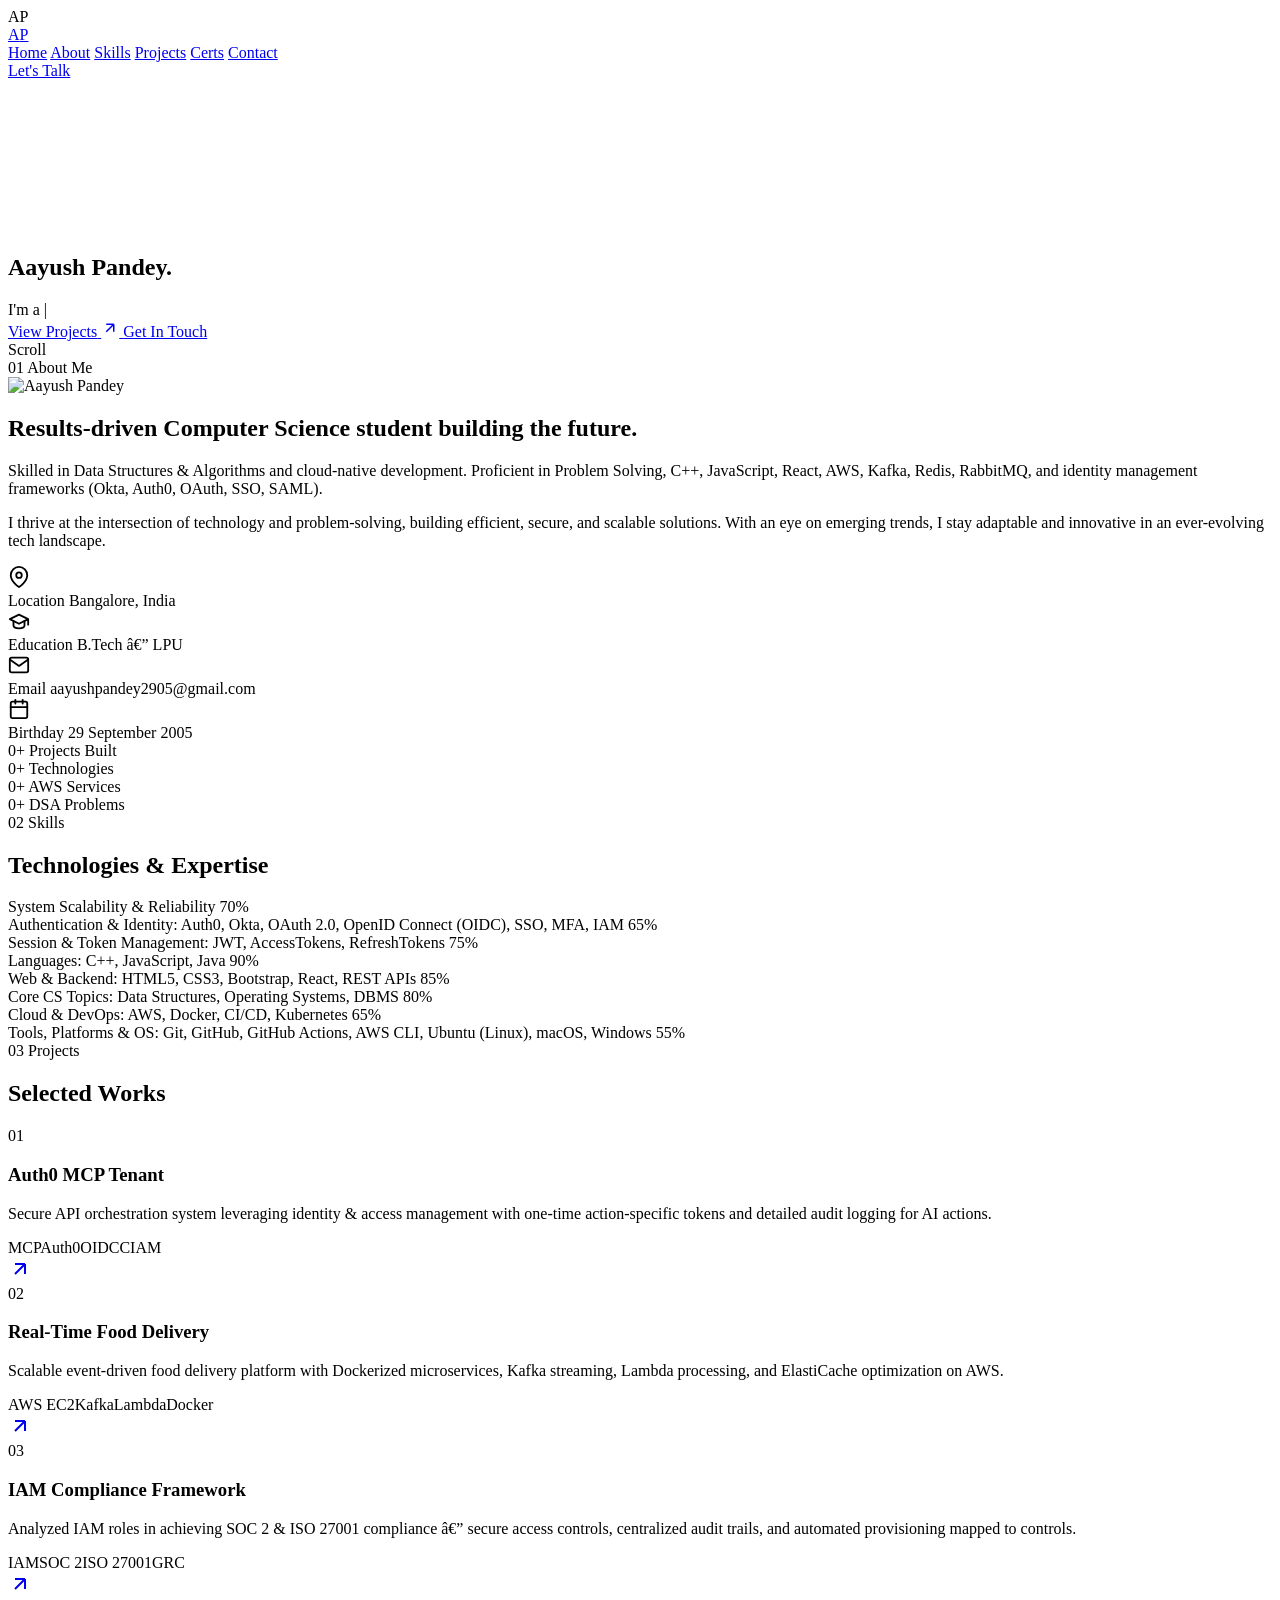
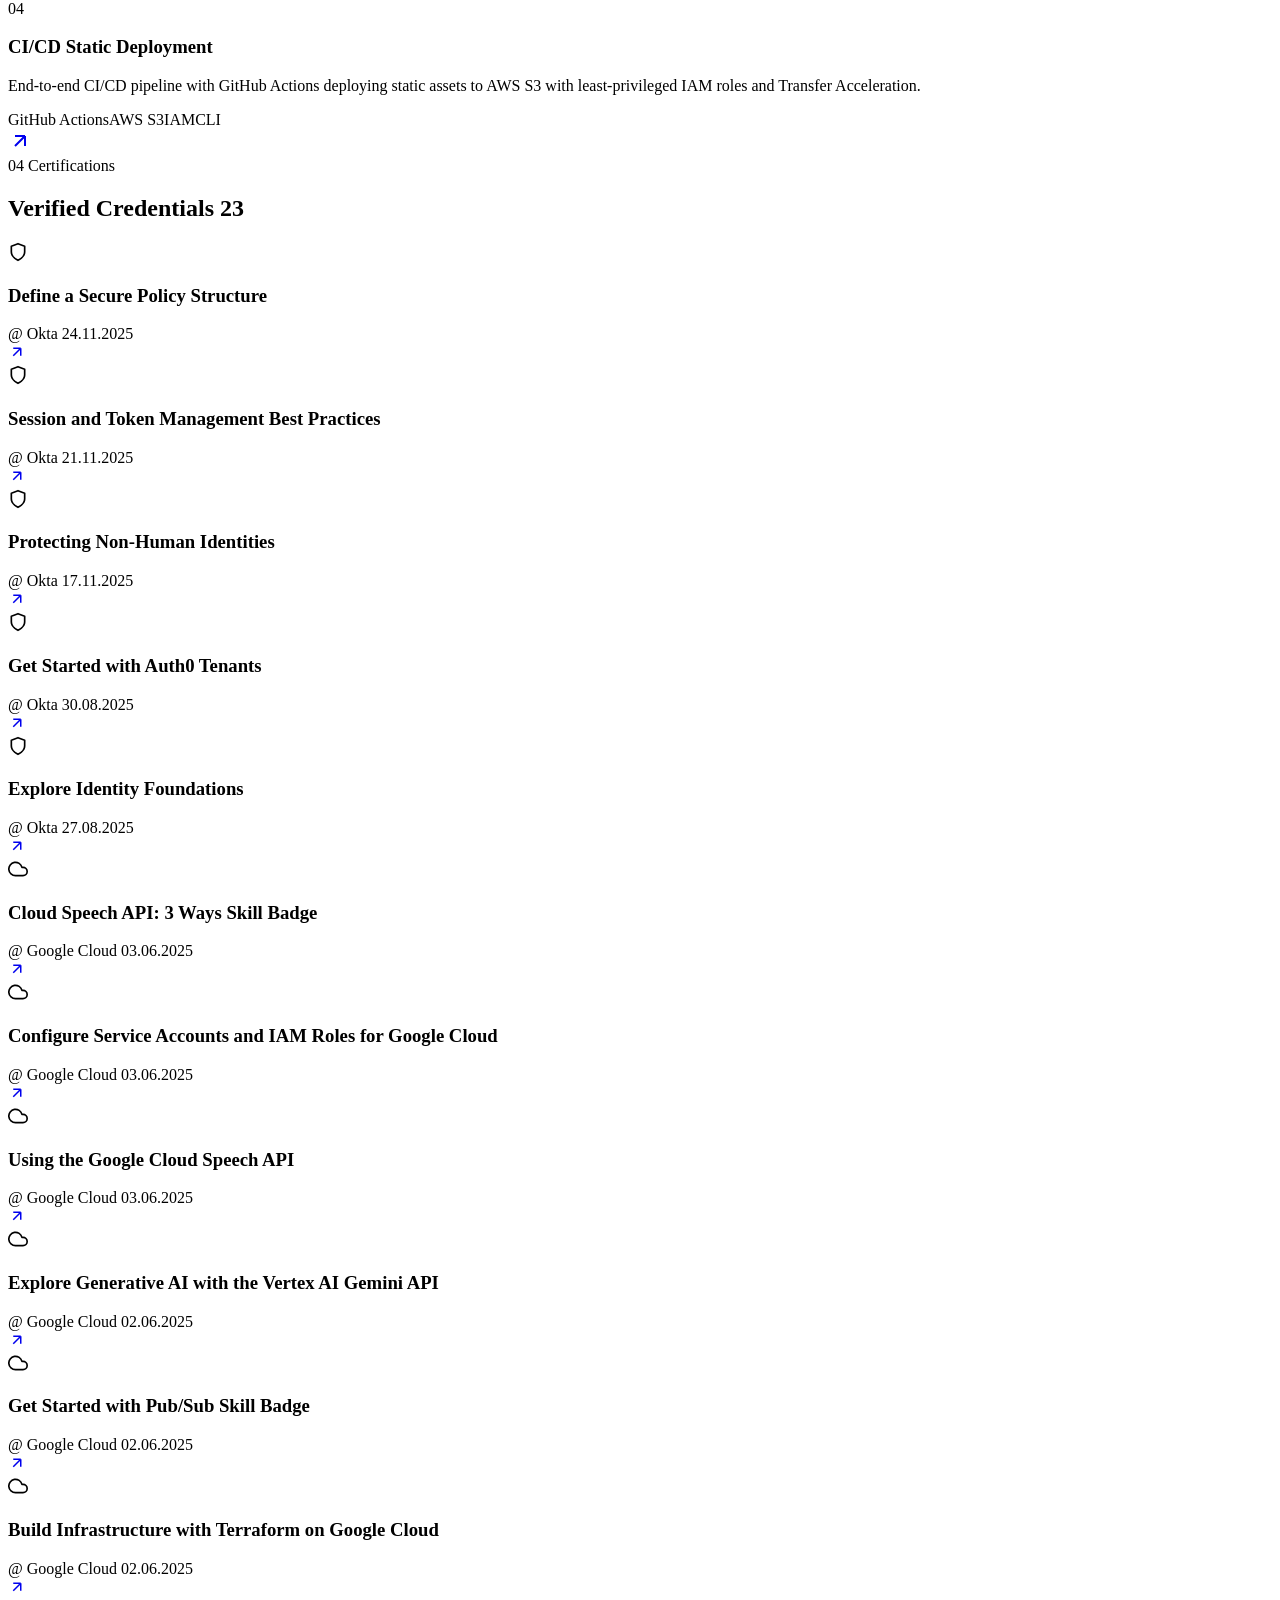
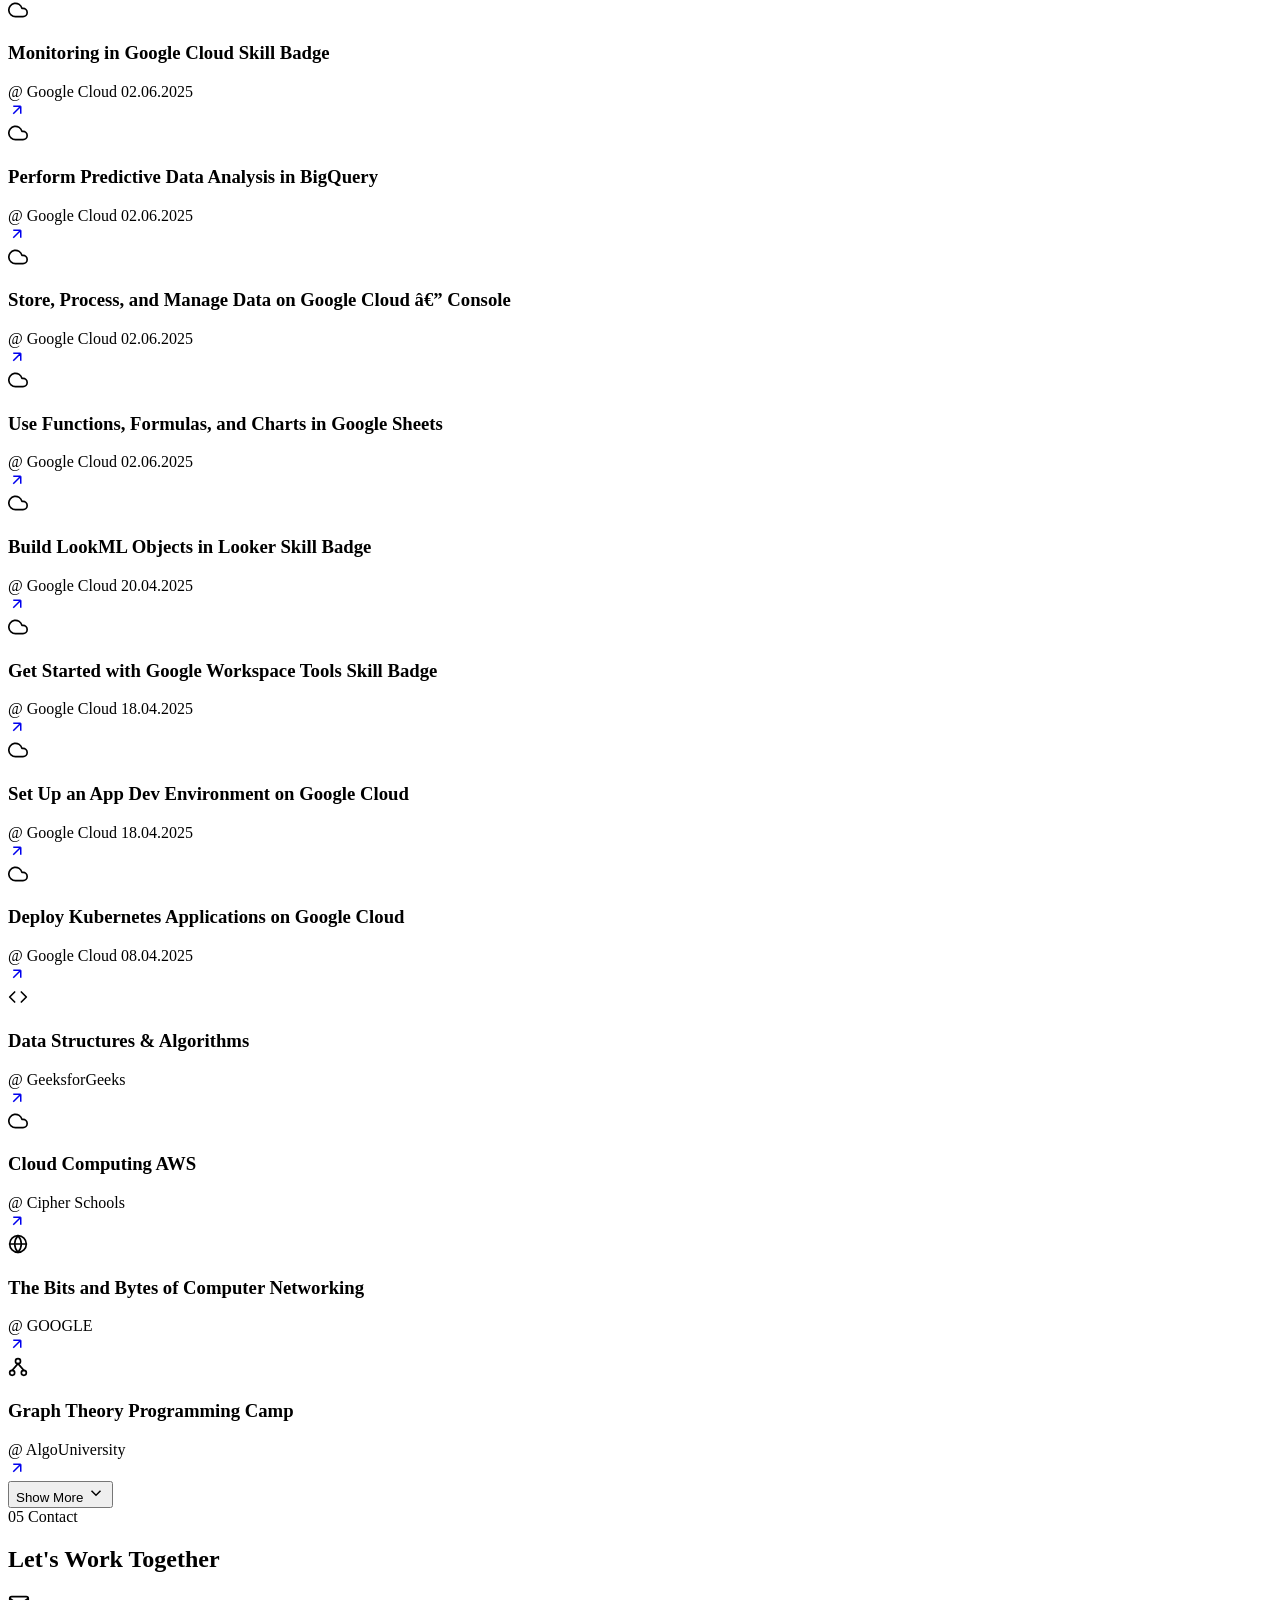
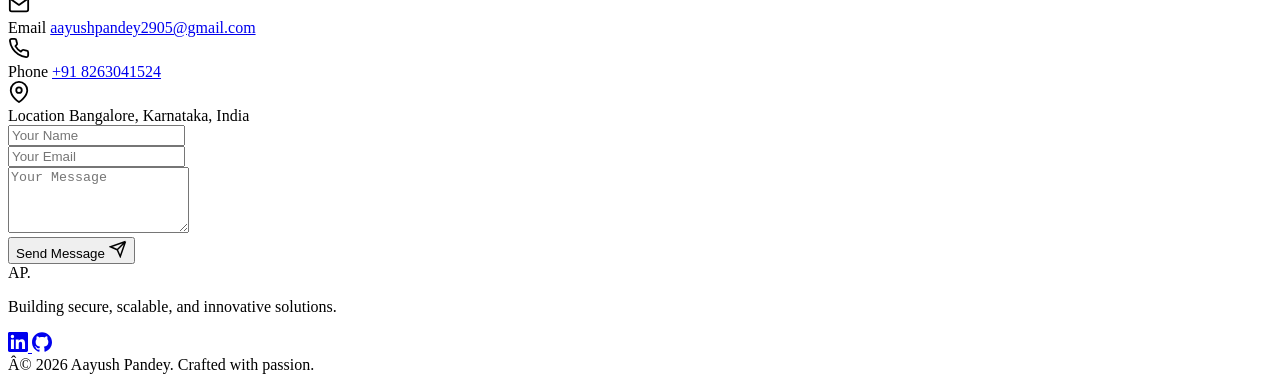
==== commit fb3328bd: "Index.html" ====
--- a/index.html
+++ b/index.html
@@ -15,15 +15,15 @@
     <meta name="theme-color" content="#0a0a0f" />
     <meta name="format-detection" content="telephone=no" />
 
-    <title>Aayush Pandey | Developer & Cloud Architect</title>
+    <title>Aayush Pandey</title>
     <meta
       name="description"
       content="Aayush Pandey â€” Computer Science student skilled in cloud-native development, distributed systems, and identity management. Building secure, scalable solutions."
     />
 
-     <!-- Favicons -->
-      <link rel="icon" type="image/png" sizes="32x32" href="/assets/img/favicon.png">
-      <link rel="apple-touch-icon" href="/assets/img/apple-touch-icon.png">
+    <!-- Favicons -->
+    <link rel="icon" type="image/png" sizes="32x32" href="assets/img/favicon.png">
+    <link rel="apple-touch-icon" href="assets/img/apple-touch-icon.png">
 
 
     <link rel="preconnect" href="https://fonts.googleapis.com" />
@@ -566,7 +566,7 @@
                   <span class="cert-date">17.11.2025</span>
                 </div>
               </div>
-              <a href="https://www.credly.com/badges/0b093f41-a67b-4022-b5b8-53b37943d78c" class="cert-link" target="_blank" rel="noopener noreferrer" aria-label="View certificate">
+              <a href="https://www.credly.com/badges/09f99f5a-1c14-4a75-ac81-7e2d5a57adf6/public_url" class="cert-link" target="_blank" rel="noopener noreferrer" aria-label="View certificate">
                 <svg width="18" height="18" viewBox="0 0 24 24" fill="none" stroke="currentColor" stroke-width="2"><path d="M7 17L17 7M17 7H7M17 7V17"/></svg>
               </a>
             </div>
@@ -588,7 +588,7 @@
               </a>
             </div>
 
-            <!-- Okta â€” Explore Identity Foundations -->
+            <!-- Okta” Explore Identity Foundations -->
             <div class="cert-card reveal" data-tilt>
               <div class="cert-icon-wrap">
                 <span class="cert-icon"><svg width="20" height="20" viewBox="0 0 24 24" fill="none" stroke="currentColor" stroke-width="2" stroke-linecap="round" stroke-linejoin="round"><path d="M12 22s8-4 8-10V5l-8-3-8 3v7c0 6 8 10 8 10z"/></svg></span>
@@ -600,7 +600,7 @@
                   <span class="cert-date">27.08.2025</span>
                 </div>
               </div>
-              <a href="https://www.credly.com/badges/061d4b68-80f4-4139-8fc2-a7d97e75cf8e" class="cert-link" target="_blank" rel="noopener noreferrer" aria-label="View certificate">
+              <a href="https://www.credly.com/badges/1aa736d5-5fce-4bb1-b96f-830e7952fc75/public_url" class="cert-link" target="_blank" rel="noopener noreferrer" aria-label="View certificate">
                 <svg width="18" height="18" viewBox="0 0 24 24" fill="none" stroke="currentColor" stroke-width="2"><path d="M7 17L17 7M17 7H7M17 7V17"/></svg>
               </a>
             </div>
@@ -651,7 +651,7 @@
                   <span class="cert-date">03.06.2025</span>
                 </div>
               </div>
-              <a href="https://www.credly.com/badges/050b1d30-a88a-406a-a1db-75f2847a988d" class="cert-link" target="_blank" rel="noopener noreferrer" aria-label="View certificate">
+              <a href="https://www.credly.com/badges/28e994ef-d81a-426a-89c7-0e14624ac768/public_url" class="cert-link" target="_blank" rel="noopener noreferrer" aria-label="View certificate">
                 <svg width="18" height="18" viewBox="0 0 24 24" fill="none" stroke="currentColor" stroke-width="2"><path d="M7 17L17 7M17 7H7M17 7V17"/></svg>
               </a>
             </div>
@@ -685,12 +685,12 @@
                   <span class="cert-date">02.06.2025</span>
                 </div>
               </div>
-              <a href="https://www.credly.com/badges/5f65a127-6648-406d-a60d-85243cad1627" class="cert-link" target="_blank" rel="noopener noreferrer" aria-label="View certificate">
-                <svg width="18" height="18" viewBox="0 0 24 24" fill="none" stroke="currentColor" stroke-width="2"><path d="M7 17L17 7M17 7H7M17 7V17"/></svg>
-              </a>
-            </div>
-
-            <!-- Google Cloud â€” Build Infrastructure with Terraform -->
+              <a href="https://www.credly.com/badges/62b438f0-1b9a-402e-8c88-b9b9fc4a0f35/public_url" class="cert-link" target="_blank" rel="noopener noreferrer" aria-label="View certificate">
+                <svg width="18" height="18" viewBox="0 0 24 24" fill="none" stroke="currentColor" stroke-width="2"><path d="M7 17L17 7M17 7H7M17 7V17"/></svg>
+              </a>
+            </div>
+
+            <!-- Google Cloud Build Infrastructure with Terraform -->
             <div class="cert-card reveal" data-tilt>
               <div class="cert-icon-wrap">
                 <span class="cert-icon"><svg width="20" height="20" viewBox="0 0 24 24" fill="none" stroke="currentColor" stroke-width="2" stroke-linecap="round" stroke-linejoin="round"><path d="M18 10h-1.26A8 8 0 1 0 9 20h9a5 5 0 0 0 0-10z"/></svg></span>
@@ -702,12 +702,12 @@
                   <span class="cert-date">02.06.2025</span>
                 </div>
               </div>
-              <a href="https://www.credly.com/badges/7c0c1692-0b8d-4e2b-acbf-015e064d85e7" class="cert-link" target="_blank" rel="noopener noreferrer" aria-label="View certificate">
-                <svg width="18" height="18" viewBox="0 0 24 24" fill="none" stroke="currentColor" stroke-width="2"><path d="M7 17L17 7M17 7H7M17 7V17"/></svg>
-              </a>
-            </div>
-
-            <!-- Google Cloud â€” Monitoring in Google Cloud -->
+              <a href="https://www.credly.com/badges/339b8e6a-891e-47ee-85fd-2f0c20caf715/public_url" class="cert-link" target="_blank" rel="noopener noreferrer" aria-label="View certificate">
+                <svg width="18" height="18" viewBox="0 0 24 24" fill="none" stroke="currentColor" stroke-width="2"><path d="M7 17L17 7M17 7H7M17 7V17"/></svg>
+              </a>
+            </div>
+
+            <!-- Google Cloud Monitoring in Google Cloud -->
             <div class="cert-card reveal" data-tilt>
               <div class="cert-icon-wrap">
                 <span class="cert-icon"><svg width="20" height="20" viewBox="0 0 24 24" fill="none" stroke="currentColor" stroke-width="2" stroke-linecap="round" stroke-linejoin="round"><path d="M18 10h-1.26A8 8 0 1 0 9 20h9a5 5 0 0 0 0-10z"/></svg></span>
@@ -719,12 +719,12 @@
                   <span class="cert-date">02.06.2025</span>
                 </div>
               </div>
-              <a href="https://www.credly.com/badges/06518218-bd7d-4171-8bc6-f949c25fca66" class="cert-link" target="_blank" rel="noopener noreferrer" aria-label="View certificate">
-                <svg width="18" height="18" viewBox="0 0 24 24" fill="none" stroke="currentColor" stroke-width="2"><path d="M7 17L17 7M17 7H7M17 7V17"/></svg>
-              </a>
-            </div>
-
-            <!-- Google Cloud â€” Perform Predictive Data Analysis in BigQuery -->
+              <a href="https://www.credly.com/badges/f6758aad-c406-47f3-8e2a-b0a43ef2e040/public_url" class="cert-link" target="_blank" rel="noopener noreferrer" aria-label="View certificate">
+                <svg width="18" height="18" viewBox="0 0 24 24" fill="none" stroke="currentColor" stroke-width="2"><path d="M7 17L17 7M17 7H7M17 7V17"/></svg>
+              </a>
+            </div>
+
+            <!-- Google Cloud Perform Predictive Data Analysis in BigQuery -->
             <div class="cert-card reveal" data-tilt>
               <div class="cert-icon-wrap">
                 <span class="cert-icon"><svg width="20" height="20" viewBox="0 0 24 24" fill="none" stroke="currentColor" stroke-width="2" stroke-linecap="round" stroke-linejoin="round"><path d="M18 10h-1.26A8 8 0 1 0 9 20h9a5 5 0 0 0 0-10z"/></svg></span>
@@ -736,12 +736,12 @@
                   <span class="cert-date">02.06.2025</span>
                 </div>
               </div>
-              <a href="https://www.credly.com/badges/91a92e27-5d51-4c12-8e1d-9372f7d5c7c2" class="cert-link" target="_blank" rel="noopener noreferrer" aria-label="View certificate">
-                <svg width="18" height="18" viewBox="0 0 24 24" fill="none" stroke="currentColor" stroke-width="2"><path d="M7 17L17 7M17 7H7M17 7V17"/></svg>
-              </a>
-            </div>
-
-            <!-- Google Cloud â€” Store, Process, and Manage Data -->
+              <a href="https://www.credly.com/badges/82c4b1e5-9d80-4d7a-9789-258d5460689f/public_url" class="cert-link" target="_blank" rel="noopener noreferrer" aria-label="View certificate">
+                <svg width="18" height="18" viewBox="0 0 24 24" fill="none" stroke="currentColor" stroke-width="2"><path d="M7 17L17 7M17 7H7M17 7V17"/></svg>
+              </a>
+            </div>
+
+            <!-- Google Cloud Store, Process, and Manage Data -->
             <div class="cert-card reveal" data-tilt>
               <div class="cert-icon-wrap">
                 <span class="cert-icon"><svg width="20" height="20" viewBox="0 0 24 24" fill="none" stroke="currentColor" stroke-width="2" stroke-linecap="round" stroke-linejoin="round"><path d="M18 10h-1.26A8 8 0 1 0 9 20h9a5 5 0 0 0 0-10z"/></svg></span>
@@ -753,12 +753,12 @@
                   <span class="cert-date">02.06.2025</span>
                 </div>
               </div>
-              <a href="https://www.credly.com/badges/8c69be12-680c-48c5-927b-edaf115c4fc3" class="cert-link" target="_blank" rel="noopener noreferrer" aria-label="View certificate">
-                <svg width="18" height="18" viewBox="0 0 24 24" fill="none" stroke="currentColor" stroke-width="2"><path d="M7 17L17 7M17 7H7M17 7V17"/></svg>
-              </a>
-            </div>
-
-            <!-- Google Cloud â€” Use Functions, Formulas, and Charts in Google Sheets -->
+              <a href="https://www.credly.com/badges/d3c9931b-030c-40c7-8b9a-b81f55e830c9/public_url" class="cert-link" target="_blank" rel="noopener noreferrer" aria-label="View certificate">
+                <svg width="18" height="18" viewBox="0 0 24 24" fill="none" stroke="currentColor" stroke-width="2"><path d="M7 17L17 7M17 7H7M17 7V17"/></svg>
+              </a>
+            </div>
+
+            <!-- Google Cloud Use Functions, Formulas, and Charts in Google Sheets -->
             <div class="cert-card reveal" data-tilt>
               <div class="cert-icon-wrap">
                 <span class="cert-icon"><svg width="20" height="20" viewBox="0 0 24 24" fill="none" stroke="currentColor" stroke-width="2" stroke-linecap="round" stroke-linejoin="round"><path d="M18 10h-1.26A8 8 0 1 0 9 20h9a5 5 0 0 0 0-10z"/></svg></span>
@@ -770,12 +770,12 @@
                   <span class="cert-date">02.06.2025</span>
                 </div>
               </div>
-              <a href="https://www.credly.com/badges/3e6899b8-b80c-4ec1-9878-a8d115993096" class="cert-link" target="_blank" rel="noopener noreferrer" aria-label="View certificate">
-                <svg width="18" height="18" viewBox="0 0 24 24" fill="none" stroke="currentColor" stroke-width="2"><path d="M7 17L17 7M17 7H7M17 7V17"/></svg>
-              </a>
-            </div>
-
-            <!-- Google Cloud â€” Build LookML Objects in Looker -->
+              <a href="https://www.credly.com/badges/3354140c-0532-41de-8cb5-8bc861c728b5/public_url" class="cert-link" target="_blank" rel="noopener noreferrer" aria-label="View certificate">
+                <svg width="18" height="18" viewBox="0 0 24 24" fill="none" stroke="currentColor" stroke-width="2"><path d="M7 17L17 7M17 7H7M17 7V17"/></svg>
+              </a>
+            </div>
+
+            <!-- Google Cloud Build LookML Objects in Looker -->
             <div class="cert-card reveal" data-tilt>
               <div class="cert-icon-wrap">
                 <span class="cert-icon"><svg width="20" height="20" viewBox="0 0 24 24" fill="none" stroke="currentColor" stroke-width="2" stroke-linecap="round" stroke-linejoin="round"><path d="M18 10h-1.26A8 8 0 1 0 9 20h9a5 5 0 0 0 0-10z"/></svg></span>
@@ -792,7 +792,7 @@
               </a>
             </div>
 
-            <!-- Google Cloud â€” Get Started with Google Workspace Tools -->
+            <!-- Google Cloud Get Started with Google Workspace Tools -->
             <div class="cert-card reveal" data-tilt>
               <div class="cert-icon-wrap">
                 <span class="cert-icon"><svg width="20" height="20" viewBox="0 0 24 24" fill="none" stroke="currentColor" stroke-width="2" stroke-linecap="round" stroke-linejoin="round"><path d="M18 10h-1.26A8 8 0 1 0 9 20h9a5 5 0 0 0 0-10z"/></svg></span>
@@ -809,7 +809,7 @@
               </a>
             </div>
 
-            <!-- Google Cloud â€” Set Up an App Dev Environment -->
+            <!-- Google Cloud Set Up an App Dev Environment -->
             <div class="cert-card reveal" data-tilt>
               <div class="cert-icon-wrap">
                 <span class="cert-icon"><svg width="20" height="20" viewBox="0 0 24 24" fill="none" stroke="currentColor" stroke-width="2" stroke-linecap="round" stroke-linejoin="round"><path d="M18 10h-1.26A8 8 0 1 0 9 20h9a5 5 0 0 0 0-10z"/></svg></span>
@@ -821,12 +821,12 @@
                   <span class="cert-date">18.04.2025</span>
                 </div>
               </div>
-              <a href="https://www.credly.com/badges/23fa204c-352b-4cd3-87fc-2d8eb6940d9d" class="cert-link" target="_blank" rel="noopener noreferrer" aria-label="View certificate">
-                <svg width="18" height="18" viewBox="0 0 24 24" fill="none" stroke="currentColor" stroke-width="2"><path d="M7 17L17 7M17 7H7M17 7V17"/></svg>
-              </a>
-            </div>
-
-            <!-- Google Cloud â€” Deploy Kubernetes Applications -->
+              <a href="https://www.credly.com/badges/c4eb7342-61cb-46a8-bb0d-c80e9116f78e/public_url" class="cert-link" target="_blank" rel="noopener noreferrer" aria-label="View certificate">
+                <svg width="18" height="18" viewBox="0 0 24 24" fill="none" stroke="currentColor" stroke-width="2"><path d="M7 17L17 7M17 7H7M17 7V17"/></svg>
+              </a>
+            </div>
+
+            <!-- Google Cloud Deploy Kubernetes Applications -->
             <div class="cert-card reveal" data-tilt>
               <div class="cert-icon-wrap">
                 <span class="cert-icon"><svg width="20" height="20" viewBox="0 0 24 24" fill="none" stroke="currentColor" stroke-width="2" stroke-linecap="round" stroke-linejoin="round"><path d="M18 10h-1.26A8 8 0 1 0 9 20h9a5 5 0 0 0 0-10z"/></svg></span>
@@ -843,7 +843,7 @@
               </a>
             </div>
 
-            <!-- GFG â€” Data Structures & Algorithms -->
+            <!-- GFG Data Structures & Algorithms -->
             <div class="cert-card reveal" data-tilt>
               <div class="cert-icon-wrap">
                 <span class="cert-icon"><svg width="20" height="20" viewBox="0 0 24 24" fill="none" stroke="currentColor" stroke-width="2" stroke-linecap="round" stroke-linejoin="round"><polyline points="16 18 22 12 16 6"/><polyline points="8 6 2 12 8 18"/></svg></span>
@@ -855,12 +855,12 @@
                   <span class="cert-date"></span>
                 </div>
               </div>
-              <a href="#" class="cert-link" target="_blank" rel="noopener noreferrer" aria-label="View certificate">
-                <svg width="18" height="18" viewBox="0 0 24 24" fill="none" stroke="currentColor" stroke-width="2"><path d="M7 17L17 7M17 7H7M17 7V17"/></svg>
-              </a>
-            </div>
-
-            <!-- Cipher Schools â€” Cloud Computing AWS -->
+              <a href="assets/certifications/GFG_DSA.pdf" class="cert-link" target="_blank" rel="noopener noreferrer" aria-label="View certificate">
+                <svg width="18" height="18" viewBox="0 0 24 24" fill="none" stroke="currentColor" stroke-width="2"><path d="M7 17L17 7M17 7H7M17 7V17"/></svg>
+              </a>
+            </div>
+
+            <!-- Cipher Schools Cloud Computing AWS -->
             <div class="cert-card reveal" data-tilt>
               <div class="cert-icon-wrap">
                 <span class="cert-icon"><svg width="20" height="20" viewBox="0 0 24 24" fill="none" stroke="currentColor" stroke-width="2" stroke-linecap="round" stroke-linejoin="round"><path d="M18 10h-1.26A8 8 0 1 0 9 20h9a5 5 0 0 0 0-10z"/></svg></span>
@@ -872,24 +872,24 @@
                   <span class="cert-date"></span>
                 </div>
               </div>
-              <a href="#" class="cert-link" target="_blank" rel="noopener noreferrer" aria-label="View certificate">
-                <svg width="18" height="18" viewBox="0 0 24 24" fill="none" stroke="currentColor" stroke-width="2"><path d="M7 17L17 7M17 7H7M17 7V17"/></svg>
-              </a>
-            </div>
-
-            <!-- NPTEL â€” Advanced Computer Networks -->
+              <a href="assets/certifications/Cloud_computing_AWS.pdf" class="cert-link" target="_blank" rel="noopener noreferrer" aria-label="View certificate">
+                <svg width="18" height="18" viewBox="0 0 24 24" fill="none" stroke="currentColor" stroke-width="2"><path d="M7 17L17 7M17 7H7M17 7V17"/></svg>
+              </a>
+            </div>
+
+            <!-- The Bits and Bytes of Computer Networking -->
             <div class="cert-card reveal" data-tilt>
               <div class="cert-icon-wrap">
                 <span class="cert-icon"><svg width="20" height="20" viewBox="0 0 24 24" fill="none" stroke="currentColor" stroke-width="2" stroke-linecap="round" stroke-linejoin="round"><circle cx="12" cy="12" r="10"/><line x1="2" y1="12" x2="22" y2="12"/><path d="M12 2a15.3 15.3 0 0 1 4 10 15.3 15.3 0 0 1-4 10 15.3 15.3 0 0 1-4-10 15.3 15.3 0 0 1 4-10z"/></svg></span>
               </div>
               <div class="cert-body">
-                <h3 class="cert-title">Advanced Computer Networks</h3>
-                <div class="cert-meta">
-                  <span class="cert-issuer">@ NPTEL</span>
+                <h3 class="cert-title">The Bits and Bytes of Computer Networking</h3>
+                <div class="cert-meta">
+                  <span class="cert-issuer">@ GOOGLE</span>
                   <span class="cert-date"></span>
                 </div>
               </div>
-              <a href="#" class="cert-link" target="_blank" rel="noopener noreferrer" aria-label="View certificate">
+              <a href="assets/certifications/Google.pdf" class="cert-link" target="_blank" rel="noopener noreferrer" aria-label="View certificate">
                 <svg width="18" height="18" viewBox="0 0 24 24" fill="none" stroke="currentColor" stroke-width="2"><path d="M7 17L17 7M17 7H7M17 7V17"/></svg>
               </a>
             </div>
@@ -906,7 +906,7 @@
                   <span class="cert-date"></span>
                 </div>
               </div>
-              <a href="#" class="cert-link" target="_blank" rel="noopener noreferrer" aria-label="View certificate">
+              <a href="assets/certifications/Graph_Theory_Programming_Camp.pdf" class="cert-link" target="_blank" rel="noopener noreferrer" aria-label="View certificate">
                 <svg width="18" height="18" viewBox="0 0 24 24" fill="none" stroke="currentColor" stroke-width="2"><path d="M7 17L17 7M17 7H7M17 7V17"/></svg>
               </a>
             </div>
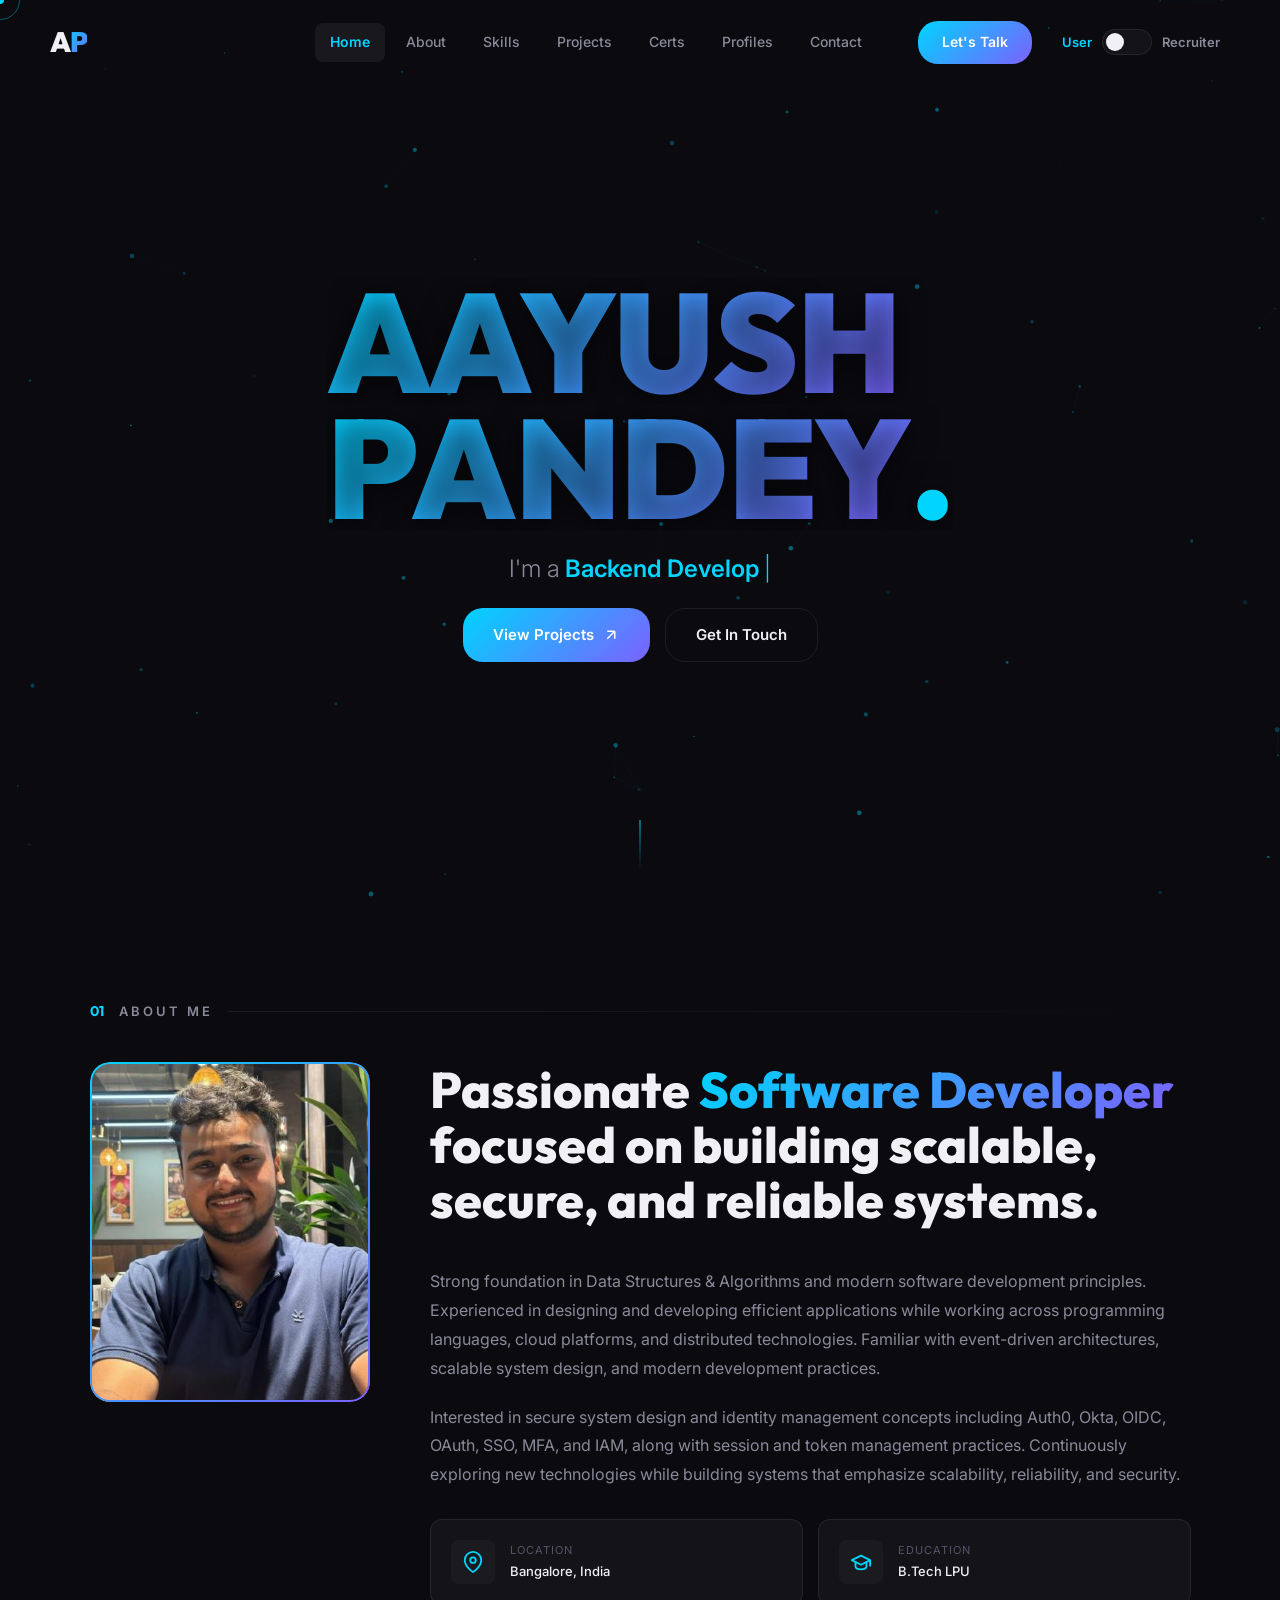
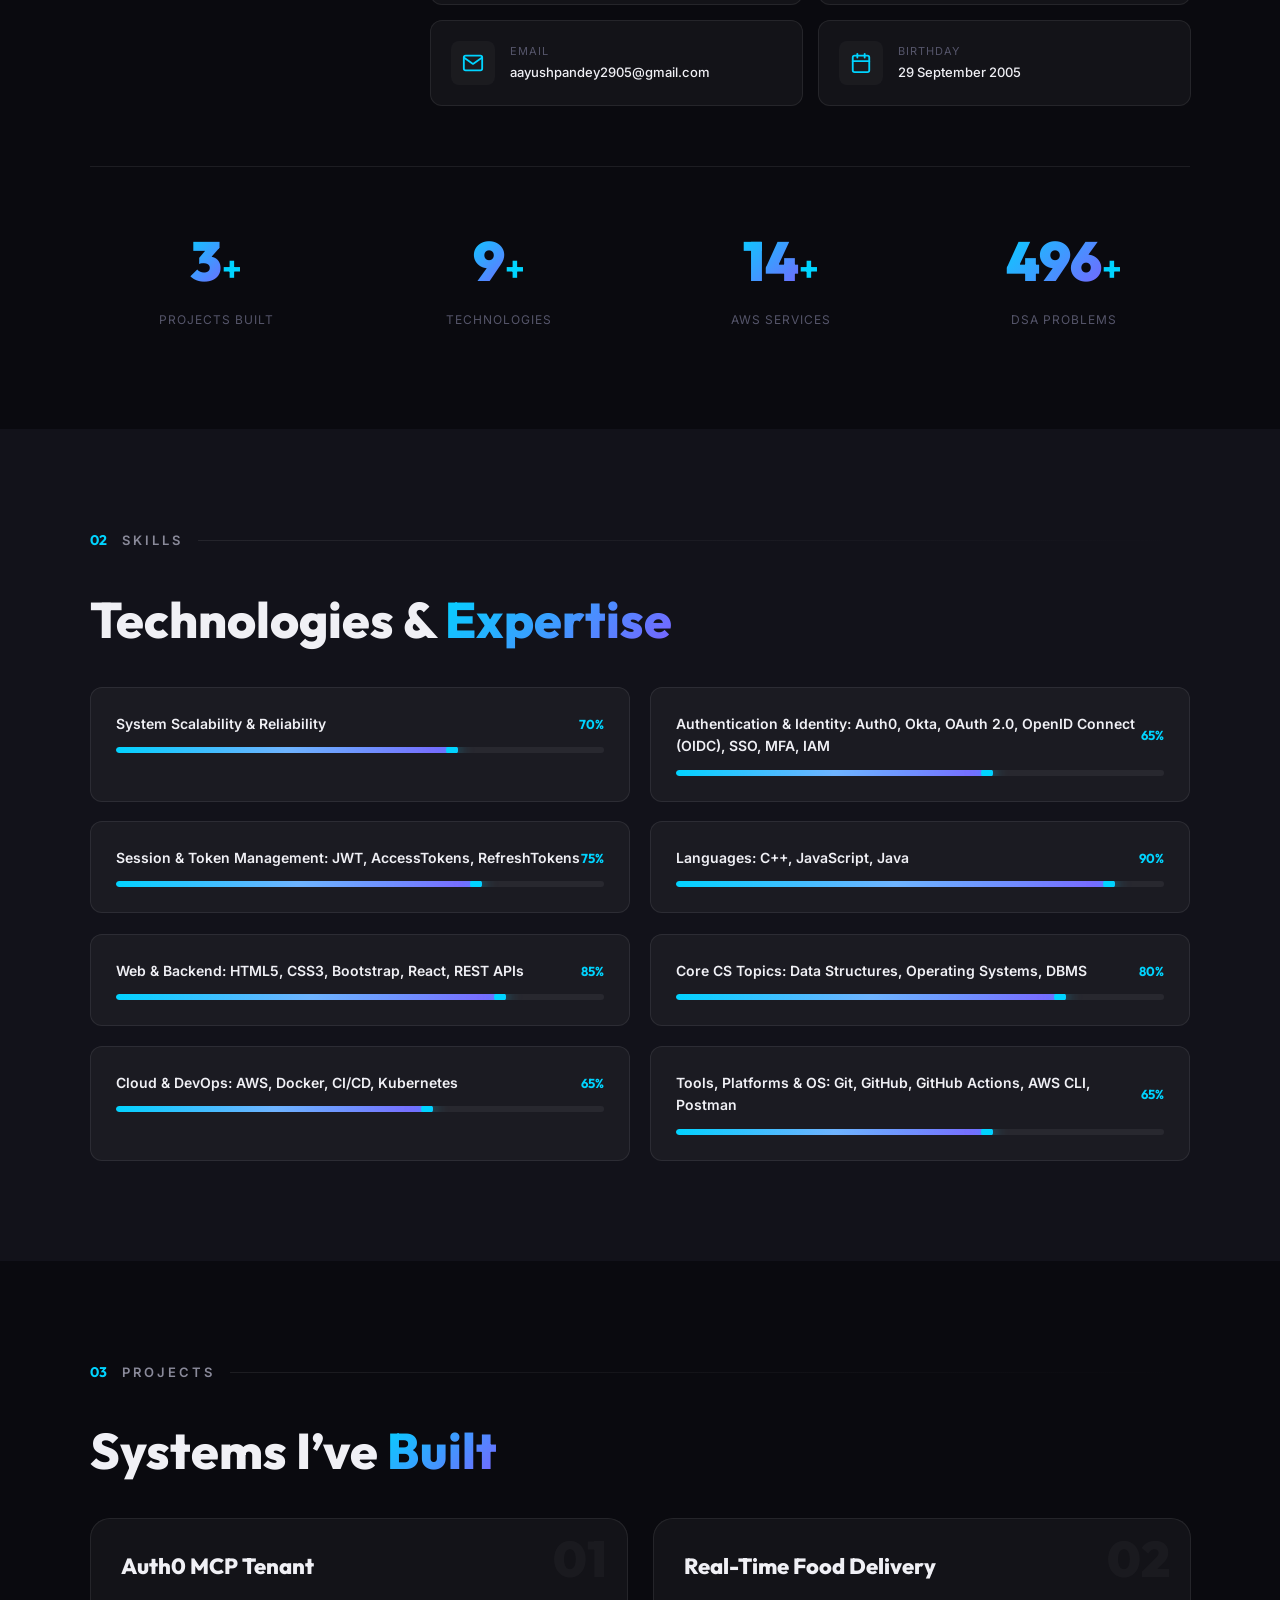
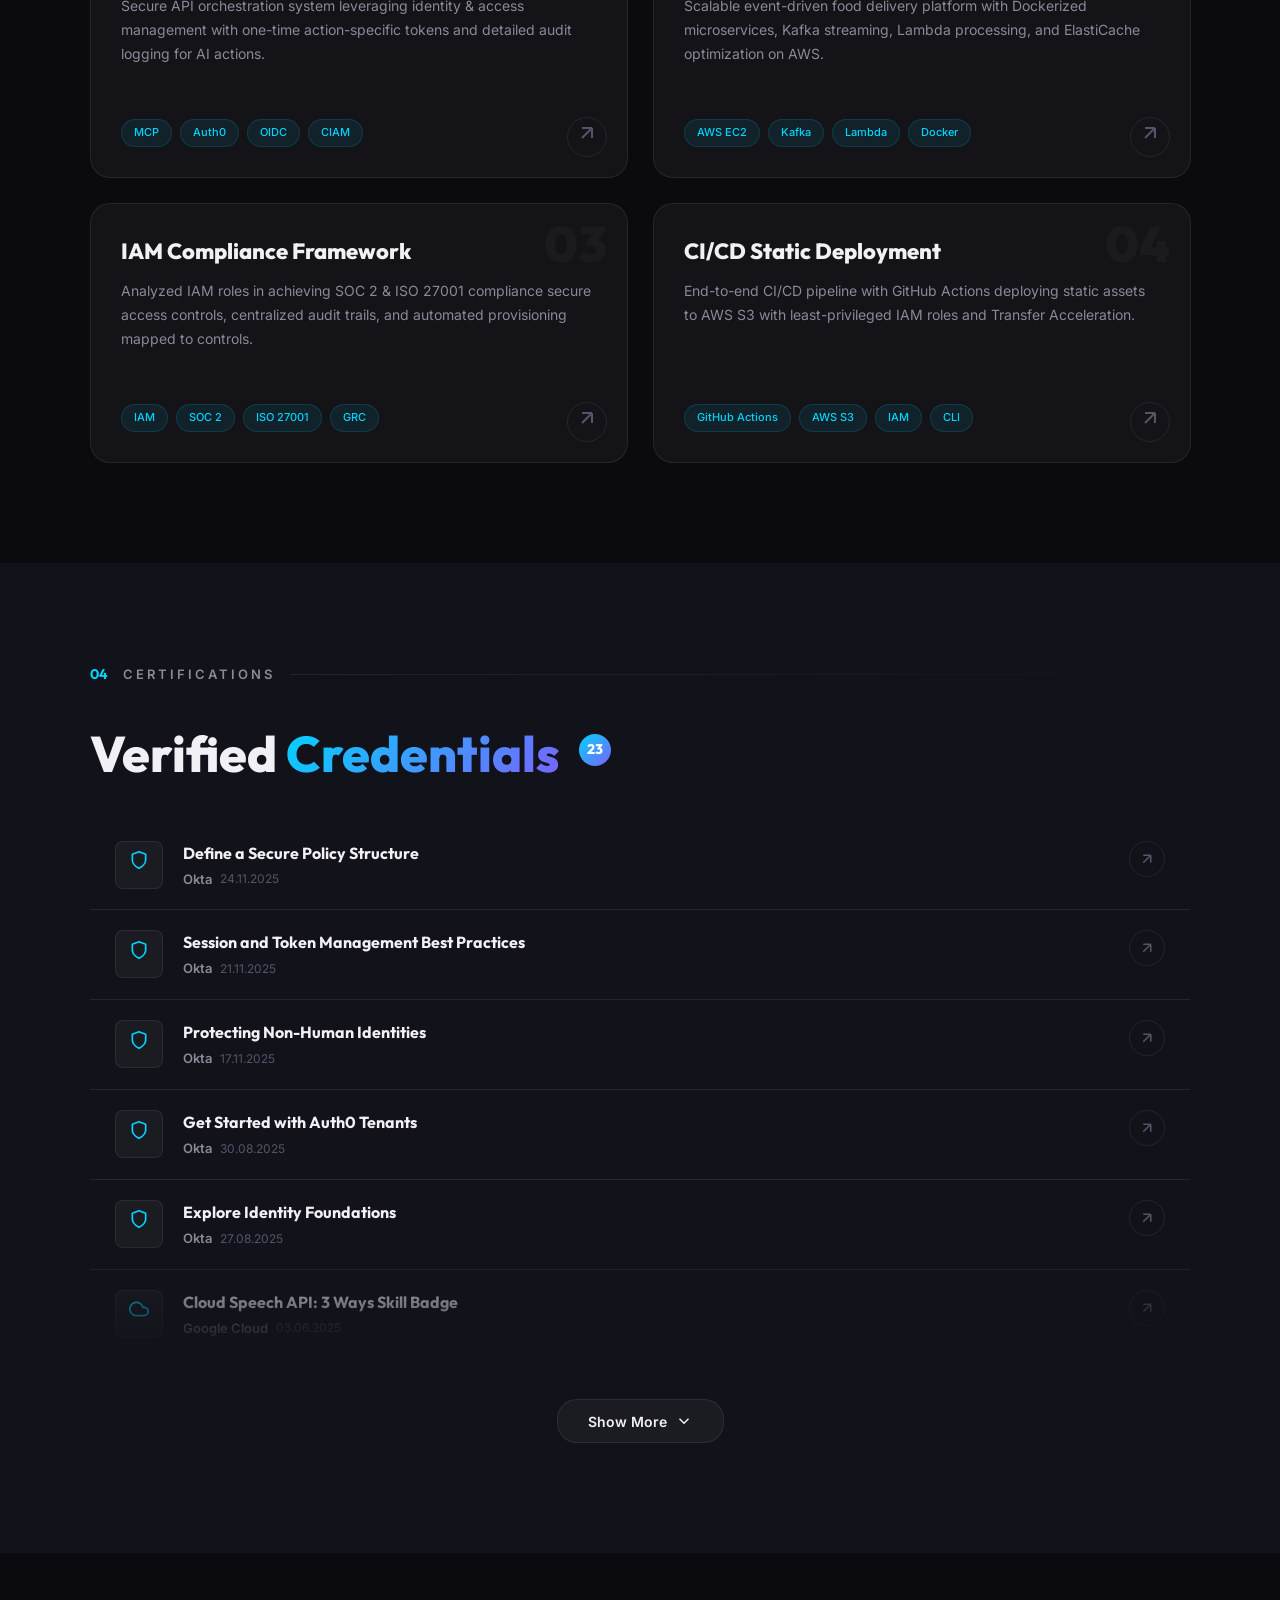
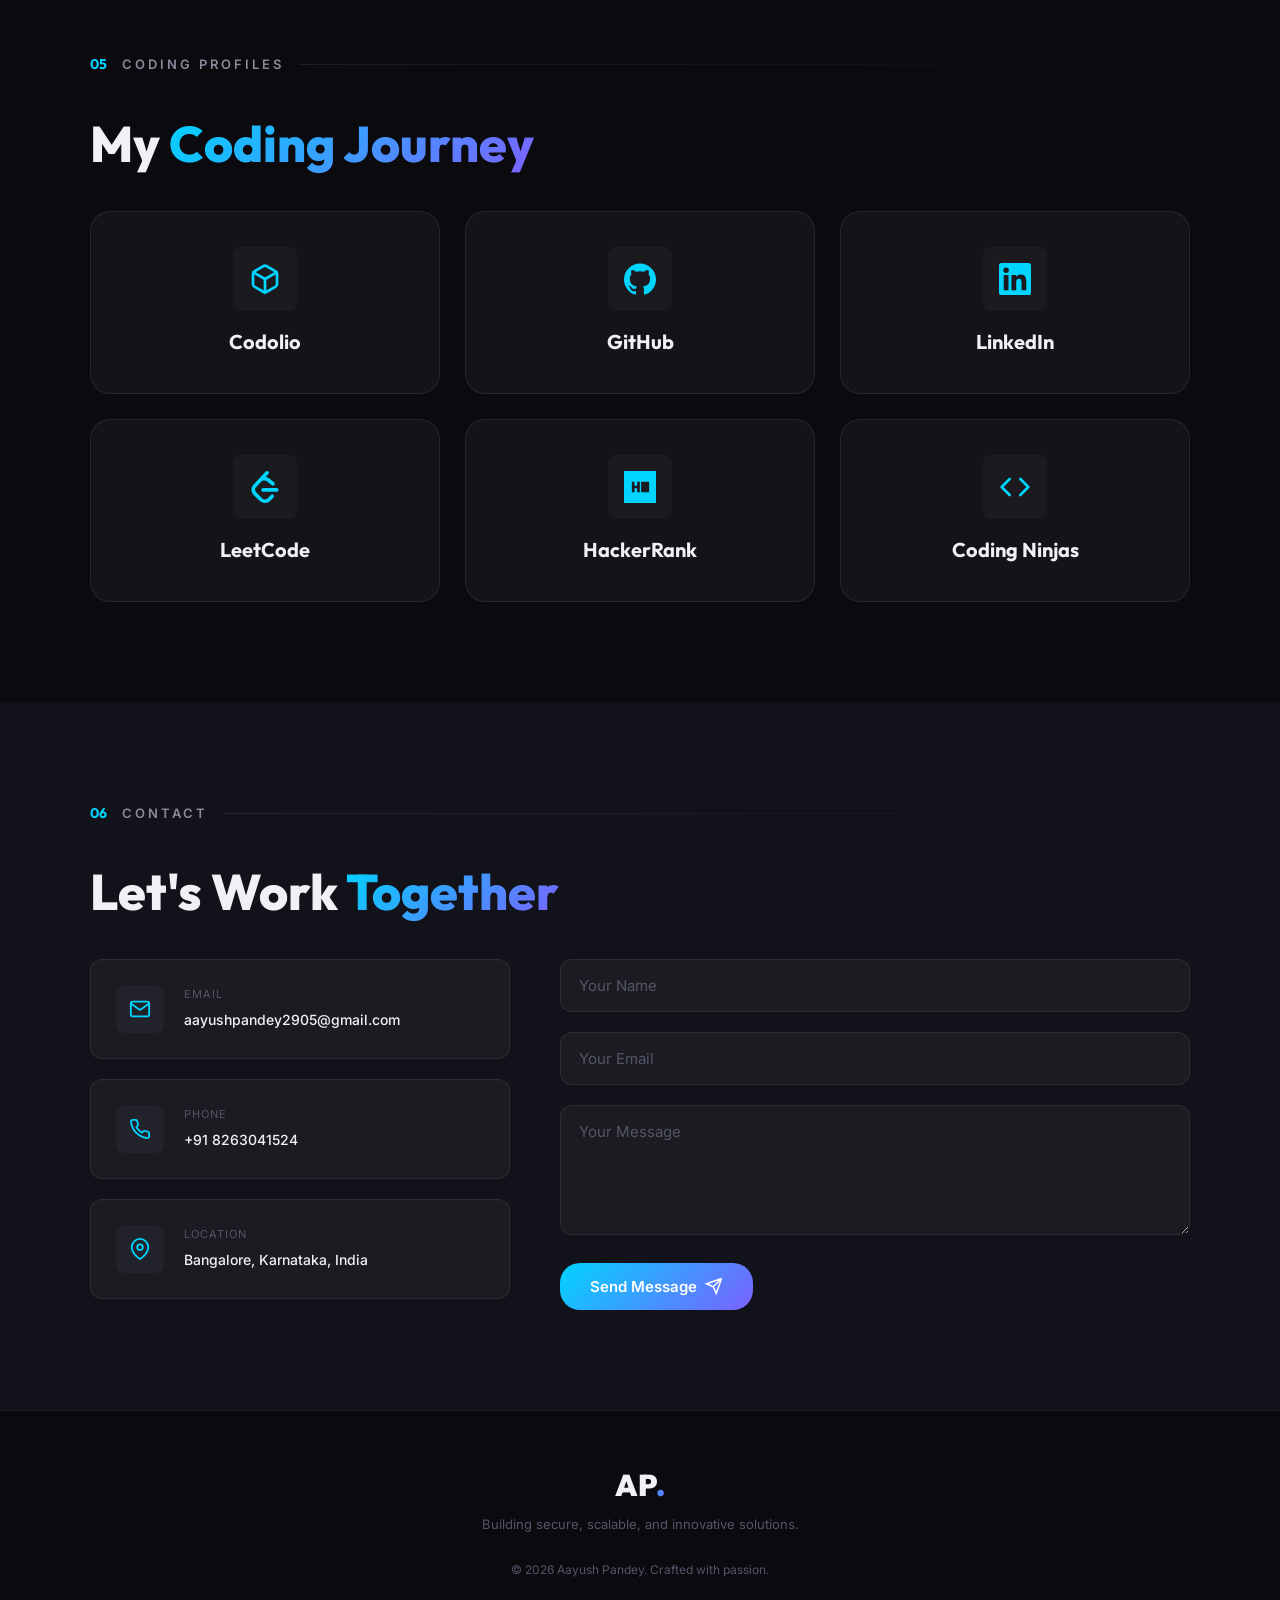
==== commit 43669e8a: "Personal Portfolio" ====
--- a/index.html
+++ b/index.html
@@ -1,1068 +1,1119 @@
-<!doctype html>
-<html lang="en">
-  <head>
-
-    <meta charset="UTF-8" />
-    <meta
-      name="viewport"
-      content="width=device-width, initial-scale=1.0, maximum-scale=5.0, user-scalable=yes"
-    />
-    <meta name="apple-mobile-web-app-capable" content="yes" />
-    <meta
-      name="apple-mobile-web-app-status-bar-style"
-      content="black-translucent"
-    />
-    <meta name="theme-color" content="#0a0a0f" />
-    <meta name="format-detection" content="telephone=no" />
-
-    <title>Aayush Pandey</title>
-    <meta
-      name="description"
-      content="Aayush Pandey â€” Computer Science student skilled in cloud-native development, distributed systems, and identity management. Building secure, scalable solutions."
-    />
-
-    <!-- Favicons -->
-    <link rel="icon" type="image/png" sizes="32x32" href="assets/img/favicon.png">
-    <link rel="apple-touch-icon" href="assets/img/apple-touch-icon.png">
-
-
-    <link rel="preconnect" href="https://fonts.googleapis.com" />
-    <link rel="preconnect" href="https://fonts.gstatic.com" crossorigin />
-    <link
-      href="https://fonts.googleapis.com/css2?family=Inter:wght@300;400;500;600;700&family=Outfit:wght@700;800;900&display=swap"
-      rel="stylesheet"
-    />
-    <link rel="stylesheet" href="assets/css/style.css" />
-  </head>
-  <body>
-    <!-- Preloader -->
-    <div class="preloader" id="preloader">
-      <div class="preloader-inner">
-        <div class="preloader-ring"></div>
-        <span class="preloader-text">AP</span>
-      </div>
-    </div>
-
-    <!-- Custom Cursor (desktop only, hidden on mobile via CSS) -->
-    <div class="cursor-dot" id="cursor-dot"></div>
-    <div class="cursor-ring" id="cursor-ring"></div>
-
-    <!-- Scroll Progress Bar -->
-    <div class="scroll-progress" id="scroll-progress"></div>
-
-    <!-- Ripple container -->
-    <div class="ripple-container" id="ripple-container"></div>
-
-    <!-- Header -->
-    <header class="header" id="header">
-      <a href="#hero" class="logo" data-magnetic>
-        <span class="logo-text">A</span><span class="logo-accent">P</span>
-      </a>
-
-      <div class="hamburger" id="hamburger" data-magnetic>
-        <span class="line"></span>
-        <span class="line"></span>
-        <span class="line"></span>
-      </div>
-
-      <nav class="nav-container" id="nav-container">
-        <div class="nav-links">
-          <a href="#hero" class="nav-link" data-magnetic data-text="Home"
-            >Home</a
-          >
-          <a href="#about" class="nav-link" data-magnetic data-text="About"
-            >About</a
-          >
-          <a href="#skills" class="nav-link" data-magnetic data-text="Skills"
-            >Skills</a
-          >
-          <a
-            href="#projects"
-            class="nav-link"
-            data-magnetic
-            data-text="Projects"
-            >Projects</a
-          >
-          <a
-            href="#certifications"
-            class="nav-link"
-            data-magnetic
-            data-text="Certs"
-            >Certs</a
-          >
-          <a href="#contact" class="nav-link" data-magnetic data-text="Contact"
-            >Contact</a
-          >
-        </div>
-        <a
-          href="mailto:aayushpandey2905@gmail.com"
-          class="btn-cta"
-          data-magnetic
-          >Let's Talk</a
-        >
-      </nav>
-    </header>
-
-    <main>
-      <!-- ============ HERO SECTION ============ -->
-      <section class="hero" id="hero">
-        <canvas class="particles-canvas" id="particles-canvas"></canvas>
-
-          <div class="hero-title-wrap reveal">
-            <h1 class="hero-title">
-              <span class="title-line line-1">
-                <span class="word" data-scramble>Aayush</span>
-              </span>
-              <span class="title-line line-2">
-                <span class="word" data-scramble>Pandey</span
-                ><span class="title-accent">.</span>
-              </span>
-            </h1>
-          </div>
-
-          <div class="hero-subtitle reveal">
-            <span class="subtitle-static">I'm a </span>
-            <span class="typed-text" id="typed-text"></span>
-            <span class="typed-cursor">|</span>
-          </div>
-
-          <div class="hero-cta reveal">
-            <a href="#projects" class="btn-primary" data-magnetic>
-              <span>View Projects</span>
-              <svg
-                width="18"
-                height="18"
-                viewBox="0 0 24 24"
-                fill="none"
-                stroke="currentColor"
-                stroke-width="2"
-              >
-                <path d="M7 17L17 7M17 7H7M17 7V17" />
-              </svg>
-            </a>
-            <a href="#contact" class="btn-outline" data-magnetic>
-              <span>Get In Touch</span>
-            </a>
-          </div>
-        </div>
-
-        <div class="hero-scroll-indicator">
-          <div class="scroll-line"></div>
-          <span>Scroll</span>
-        </div>
-      </section>
-
-
-      <!-- ============ ABOUT SECTION ============ -->
-      <section class="section about" id="about">
-        <div class="section-container">
-          <div class="section-label reveal">
-            <span class="label-number">01</span>
-            <span class="label-text">About Me</span>
-            <span class="label-line"></span>
-          </div>
-
-          <div class="about-grid">
-            <!-- About Photo Column -->
-            <div class="about-photo-col reveal">
-              <div class="about-photo-wrapper" data-tilt>
-                <img
-                  src="assets/img/aayush.png"
-                  alt="Aayush Pandey"
-                  class="about-photo"
-                  loading="lazy"
-                />
-                <div class="about-photo-border"></div>
-                <div class="about-photo-glow"></div>
-              </div>
-              <!-- <div class="about-photo-tag"> -->
-                <!-- <div class="badge-dot"></div> -->
-                <!-- <span>Aayush Pandey</span> -->
-              <!-- </div> -->
-            </div>
-
-            <!-- About Text Column -->
-            <div class="about-text-col">
-              <h2 class="section-heading reveal">
-                Results-driven
-                <span class="text-gradient">Computer Science</span> student
-                building the future.
-              </h2>
-              <p class="reveal">
-                Skilled in Data Structures & Algorithms and cloud-native
-                development. Proficient in Problem Solving, C++, JavaScript,
-                React, AWS, Kafka, Redis, RabbitMQ, and identity management
-                frameworks (Okta, Auth0, OAuth, SSO, SAML).
-              </p>
-              <p class="reveal">
-                I thrive at the intersection of technology and problem-solving,
-                building efficient, secure, and scalable solutions. With an eye
-                on emerging trends, I stay adaptable and innovative in an
-                ever-evolving tech landscape.
-              </p>
-
-              <div class="about-details">
-                <div class="detail-card reveal" data-tilt>
-                  <div class="detail-icon"><svg width="22" height="22" viewBox="0 0 24 24" fill="none" stroke="currentColor" stroke-width="2" stroke-linecap="round" stroke-linejoin="round"><path d="M21 10c0 7-9 13-9 13s-9-6-9-13a9 9 0 0 1 18 0z"/><circle cx="12" cy="10" r="3"/></svg></div>
-                  <div class="detail-info">
-                    <span class="detail-label">Location</span>
-                    <span class="detail-value">Bangalore, India</span>
-                  </div>
-                </div>
-                <div class="detail-card reveal" data-tilt>
-                  <div class="detail-icon"><svg width="22" height="22" viewBox="0 0 24 24" fill="none" stroke="currentColor" stroke-width="2" stroke-linecap="round" stroke-linejoin="round"><path d="M22 10v6M2 10l10-5 10 5-10 5z"/><path d="M6 12v5c0 2 3 3 6 3s6-1 6-3v-5"/></svg></div>
-                  <div class="detail-info">
-                    <span class="detail-label">Education</span>
-                    <span class="detail-value">B.Tech â€” LPU</span>
-                  </div>
-                </div>
-                <div class="detail-card reveal" data-tilt>
-                  <div class="detail-icon"><svg width="22" height="22" viewBox="0 0 24 24" fill="none" stroke="currentColor" stroke-width="2" stroke-linecap="round" stroke-linejoin="round"><path d="M4 4h16c1.1 0 2 .9 2 2v12c0 1.1-.9 2-2 2H4c-1.1 0-2-.9-2-2V6c0-1.1.9-2 2-2z"/><polyline points="22,6 12,13 2,6"/></svg></div>
-                  <div class="detail-info">
-                    <span class="detail-label">Email</span>
-                    <span class="detail-value">aayushpandey2905@gmail.com</span>
-                  </div>
-                </div>
-                <div class="detail-card reveal" data-tilt>
-                  <div class="detail-icon"><svg width="22" height="22" viewBox="0 0 24 24" fill="none" stroke="currentColor" stroke-width="2" stroke-linecap="round" stroke-linejoin="round"><rect x="3" y="4" width="18" height="18" rx="2" ry="2"/><line x1="16" y1="2" x2="16" y2="6"/><line x1="8" y1="2" x2="8" y2="6"/><line x1="3" y1="10" x2="21" y2="10"/></svg></div>
-                  <div class="detail-info">
-                    <span class="detail-label">Birthday</span>
-                    <span class="detail-value">29 September 2005</span>
-                  </div>
-                </div>
-              </div>
-            </div>
-          </div>
-
-          <!-- Stats -->
-          <div class="stats-row">
-            <div class="stat-item reveal">
-              <span class="stat-number" data-count="4">0</span
-              ><span class="stat-plus">+</span>
-              <span class="stat-label">Projects Built</span>
-            </div>
-            <div class="stat-item reveal">
-              <span class="stat-number" data-count="10">0</span
-              ><span class="stat-plus">+</span>
-              <span class="stat-label">Technologies</span>
-            </div>
-            <div class="stat-item reveal">
-              <span class="stat-number" data-count="3">0</span
-              ><span class="stat-plus">+</span>
-              <span class="stat-label">AWS Services</span>
-            </div>
-            <div class="stat-item reveal">
-              <span class="stat-number" data-count="500">0</span
-              ><span class="stat-plus">+</span>
-              <span class="stat-label">DSA Problems</span>
-            </div>
-          </div>
-        </div>
-      </section>
-
-      <!-- ============ SKILLS SECTION ============ -->
-      <section class="section skills" id="skills">
-        <div class="section-container">
-          <div class="section-label reveal">
-            <span class="label-number">02</span>
-            <span class="label-text">Skills</span>
-            <span class="label-line"></span>
-          </div>
-
-          <h2 class="section-heading reveal">
-            Technologies & <span class="text-gradient">Expertise</span>
-          </h2>
-
-          <div class="skills-grid">
-            <div class="skill-card reveal" data-tilt>
-              <div class="skill-header">
-                <span class="skill-name">System Scalability & Reliability</span>
-                <span class="skill-percent">70%</span>
-              </div>
-              <div class="skill-bar">
-                <div class="skill-fill" data-width="70"></div>
-              </div>
-            </div>
-
-            <div class="skill-card reveal" data-tilt>
-              <div class="skill-header">
-                <span class="skill-name">Authentication & Identity: Auth0, Okta, OAuth 2.0, OpenID Connect (OIDC), SSO, MFA, IAM</span>
-                <span class="skill-percent">65%</span>
-              </div>
-              <div class="skill-bar">
-                <div class="skill-fill" data-width="65"></div>
-              </div>
-            </div>
-
-            <div class="skill-card reveal" data-tilt>
-              <div class="skill-header">
-                <span class="skill-name">Session & Token Management: JWT, AccessTokens, RefreshTokens</span>
-                <span class="skill-percent">75%</span>
-              </div>
-              <div class="skill-bar">
-                <div class="skill-fill" data-width="75"></div>
-              </div>
-            </div>
-
-            <div class="skill-card reveal" data-tilt>
-              <div class="skill-header">
-                <span class="skill-name">Languages: C++, JavaScript, Java</span>
-                <span class="skill-percent">90%</span>
-              </div>
-              <div class="skill-bar">
-                <div class="skill-fill" data-width="90"></div>
-              </div>
-            </div>
-
-            <div class="skill-card reveal" data-tilt>
-              <div class="skill-header">
-                <span class="skill-name">Web & Backend: HTML5, CSS3, Bootstrap, React, REST APIs</span>
-                <span class="skill-percent">85%</span>
-              </div>
-              <div class="skill-bar">
-                <div class="skill-fill" data-width="80"></div>
-              </div>
-            </div>
-
-            <div class="skill-card reveal" data-tilt>
-              <div class="skill-header">
-                <span class="skill-name">Core CS Topics: Data Structures, Operating Systems, DBMS</span>
-                <span class="skill-percent">80%</span>
-              </div>
-              <div class="skill-bar">
-                <div class="skill-fill" data-width="80"></div>
-              </div>
-            </div>
-
-            <div class="skill-card reveal" data-tilt>
-              <div class="skill-header">
-                <span class="skill-name">Cloud & DevOps: AWS, Docker, CI/CD, Kubernetes</span>
-                <span class="skill-percent">65%</span>
-              </div>
-              <div class="skill-bar">
-                <div class="skill-fill" data-width="65"></div>
-              </div>
-            </div>
-
-            <div class="skill-card reveal" data-tilt>
-              <div class="skill-header">
-                <span class="skill-name">Tools, Platforms & OS: Git, GitHub, GitHub Actions, AWS CLI, Ubuntu (Linux), macOS, Windows</span>
-                <span class="skill-percent">55%</span>
-              </div>
-              <div class="skill-bar">
-                <div class="skill-fill" data-width="55"></div>
-              </div>
-            </div>
-
-          </div>
-        </div>
-      </section>
-
-      <!-- ============ PROJECTS SECTION ============ -->
-      <section class="section projects" id="projects">
-        <div class="section-container">
-          <div class="section-label reveal">
-            <span class="label-number">03</span>
-            <span class="label-text">Projects</span>
-            <span class="label-line"></span>
-          </div>
-
-          <h2 class="section-heading reveal">
-            Selected <span class="text-gradient">Works</span>
-          </h2>
-
-          <div class="projects-grid">
-
-            <!-- Project 1 -->
-            <div class="project-card reveal" data-tilt>
-              <div class="project-number">01</div>
-              <div class="project-content">
-                <h3 class="project-title">Auth0 MCP Tenant</h3>
-                <p class="project-desc">
-                  Secure API orchestration system leveraging identity & access
-                  management with one-time action-specific tokens and detailed
-                  audit logging for AI actions.
-                </p>
-                <div class="project-tech">
-                  <span>MCP</span><span>Auth0</span><span>OIDC</span
-                  ><span>CIAM</span>
-                </div>
-              </div>
-          
-              <div class="project-arrow">
-                <a href="https://github.com/AayushPandey05/Auth0-MCP-Tenant" target="_blank" rel="noopener noreferrer">
-                  <svg
-                    width="24"
-                    height="24"
-                    viewBox="0 0 24 24"
-                    fill="none"
-                    stroke="currentColor"
-                    stroke-width="2"
-                  >
-                    <path d="M7 17L17 7M17 7H7M17 7V17" />
-                  </svg>
-                </a>
-              </div>
-            </div>
-
-            <!-- Project 2 -->
-            <div class="project-card reveal" data-tilt>
-              <div class="project-number">02</div>
-              <div class="project-content">
-                <h3 class="project-title">Real-Time Food Delivery</h3>
-                <p class="project-desc">
-                  Scalable event-driven food delivery platform with Dockerized
-                  microservices, Kafka streaming, Lambda processing, and
-                  ElastiCache optimization on AWS.
-                </p>
-                <div class="project-tech">
-                  <span>AWS EC2</span><span>Kafka</span><span>Lambda</span
-                  ><span>Docker</span>
-                </div>
-              </div>
-          
-              <div class="project-arrow">
-                <a href="https://github.com/AayushPandey05/Real-Time-Food-Delivery-System-Using-AWS-Cloud-Services" target="_blank" rel="noopener noreferrer">
-                  <svg
-                    width="24"
-                    height="24"
-                    viewBox="0 0 24 24"
-                    fill="none"
-                    stroke="currentColor"
-                    stroke-width="2"
-                  >
-                    <path d="M7 17L17 7M17 7H7M17 7V17" />
-                  </svg>
-                </a>
-              </div>
-            </div>
-
-            <!-- Project 3 -->
-            <div class="project-card reveal" data-tilt>
-              <div class="project-number">03</div>
-              <div class="project-content">
-                <h3 class="project-title">IAM Compliance Framework</h3>
-                <p class="project-desc">
-                  Analyzed IAM roles in achieving SOC 2 & ISO 27001 compliance â€”
-                  secure access controls, centralized audit trails, and
-                  automated provisioning mapped to controls.
-                </p>
-                <div class="project-tech">
-                  <span>IAM</span><span>SOC 2</span><span>ISO 27001</span
-                  ><span>GRC</span>
-                </div>
-              </div>
-          
-              <div class="project-arrow">
-                <a href="https://github.com/AayushPandey05/IAM-and-Compliance-" target="_blank" rel="noopener noreferrer">
-                  <svg
-                    width="24"
-                    height="24"
-                    viewBox="0 0 24 24"
-                    fill="none"
-                    stroke="currentColor"
-                    stroke-width="2"
-                  >
-                    <path d="M7 17L17 7M17 7H7M17 7V17" />
-                  </svg>
-                </a>
-              </div>
-            </div>
-
-        <!-- Project 4 -->
-        <div class="project-card reveal" data-tilt>
-          <div class="project-number">04</div>
-          <div class="project-content">
-            <h3 class="project-title">CI/CD Static Deployment</h3>
-            <p class="project-desc">
-              End-to-end CI/CD pipeline with GitHub Actions deploying static
-              assets to AWS S3 with least-privileged IAM roles and Transfer
-              Acceleration.
-            </p>
-            <div class="project-tech">
-              <span>GitHub Actions</span><span>AWS S3</span><span>IAM</span
-              ><span>CLI</span>
-            </div>
-          </div>
-      
-          <div class="project-arrow">
-            <a href="https://github.com/AayushPandey05/DevOps-Project" target="_blank" rel="noopener noreferrer">
-              <svg
-                width="24"
-                height="24"
-                viewBox="0 0 24 24"
-                fill="none"
-                stroke="currentColor"
-                stroke-width="2"
-              >
-                <path d="M7 17L17 7M17 7H7M17 7V17" />
-              </svg>
-            </a>
-          </div>
-        </div>
-          </div>
-        </div>
-      </section>
-
-      <!-- ============ CERTIFICATIONS SECTION ============ -->
-      <section class="section certifications" id="certifications">
-        <div class="section-container">
-          <div class="section-label reveal">
-            <span class="label-number">04</span>
-            <span class="label-text">Certifications</span>
-            <span class="label-line"></span>
-          </div>
-
-          <h2 class="section-heading reveal">
-            Verified <span class="text-gradient">Credentials</span>
-            <span class="cert-count-badge">23</span>
-          </h2>
-
-          <div class="cert-timeline" id="cert-timeline">
-
-            <!-- Okta â€” Define a Secure Policy Structure -->
-            <div class="cert-card reveal" data-tilt>
-              <div class="cert-icon-wrap">
-                <span class="cert-icon"><svg width="20" height="20" viewBox="0 0 24 24" fill="none" stroke="currentColor" stroke-width="2" stroke-linecap="round" stroke-linejoin="round"><path d="M12 22s8-4 8-10V5l-8-3-8 3v7c0 6 8 10 8 10z"/></svg></span>
-              </div>
-              <div class="cert-body">
-                <h3 class="cert-title">Define a Secure Policy Structure</h3>
-                <div class="cert-meta">
-                  <span class="cert-issuer">@ Okta</span>
-                  <span class="cert-date">24.11.2025</span>
-                </div>
-              </div>
-              <a href="https://www.credly.com/badges/9d46638c-d758-406e-a324-7a5f0d10f80b" class="cert-link" target="_blank" rel="noopener noreferrer" aria-label="View certificate">
-                <svg width="18" height="18" viewBox="0 0 24 24" fill="none" stroke="currentColor" stroke-width="2"><path d="M7 17L17 7M17 7H7M17 7V17"/></svg>
-              </a>
-            </div>
-
-            <!-- Okta â€” Session and Token Management -->
-            <div class="cert-card reveal" data-tilt>
-              <div class="cert-icon-wrap">
-                <span class="cert-icon"><svg width="20" height="20" viewBox="0 0 24 24" fill="none" stroke="currentColor" stroke-width="2" stroke-linecap="round" stroke-linejoin="round"><path d="M12 22s8-4 8-10V5l-8-3-8 3v7c0 6 8 10 8 10z"/></svg></span>
-              </div>
-              <div class="cert-body">
-                <h3 class="cert-title">Session and Token Management Best Practices</h3>
-                <div class="cert-meta">
-                  <span class="cert-issuer">@ Okta</span>
-                  <span class="cert-date">21.11.2025</span>
-                </div>
-              </div>
-              <a href="https://www.credly.com/badges/43359a35-8512-45cc-9b52-fe0d94d3f4c0" class="cert-link" target="_blank" rel="noopener noreferrer" aria-label="View certificate">
-                <svg width="18" height="18" viewBox="0 0 24 24" fill="none" stroke="currentColor" stroke-width="2"><path d="M7 17L17 7M17 7H7M17 7V17"/></svg>
-              </a>
-            </div>
-
-            <!-- Okta â€” Protecting Non-Human Identities -->
-            <div class="cert-card reveal" data-tilt>
-              <div class="cert-icon-wrap">
-                <span class="cert-icon"><svg width="20" height="20" viewBox="0 0 24 24" fill="none" stroke="currentColor" stroke-width="2" stroke-linecap="round" stroke-linejoin="round"><path d="M12 22s8-4 8-10V5l-8-3-8 3v7c0 6 8 10 8 10z"/></svg></span>
-              </div>
-              <div class="cert-body">
-                <h3 class="cert-title">Protecting Non-Human Identities</h3>
-                <div class="cert-meta">
-                  <span class="cert-issuer">@ Okta</span>
-                  <span class="cert-date">17.11.2025</span>
-                </div>
-              </div>
-              <a href="https://www.credly.com/badges/09f99f5a-1c14-4a75-ac81-7e2d5a57adf6/public_url" class="cert-link" target="_blank" rel="noopener noreferrer" aria-label="View certificate">
-                <svg width="18" height="18" viewBox="0 0 24 24" fill="none" stroke="currentColor" stroke-width="2"><path d="M7 17L17 7M17 7H7M17 7V17"/></svg>
-              </a>
-            </div>
-
-            <!-- Okta â€” Get Started with Auth0 Tenants -->
-            <div class="cert-card reveal" data-tilt>
-              <div class="cert-icon-wrap">
-                <span class="cert-icon"><svg width="20" height="20" viewBox="0 0 24 24" fill="none" stroke="currentColor" stroke-width="2" stroke-linecap="round" stroke-linejoin="round"><path d="M12 22s8-4 8-10V5l-8-3-8 3v7c0 6 8 10 8 10z"/></svg></span>
-              </div>
-              <div class="cert-body">
-                <h3 class="cert-title">Get Started with Auth0 Tenants</h3>
-                <div class="cert-meta">
-                  <span class="cert-issuer">@ Okta</span>
-                  <span class="cert-date">30.08.2025</span>
-                </div>
-              </div>
-              <a href="https://www.credly.com/badges/5caee90a-7f9f-4bbe-872c-7d3b166518f6" class="cert-link" target="_blank" rel="noopener noreferrer" aria-label="View certificate">
-                <svg width="18" height="18" viewBox="0 0 24 24" fill="none" stroke="currentColor" stroke-width="2"><path d="M7 17L17 7M17 7H7M17 7V17"/></svg>
-              </a>
-            </div>
-
-            <!-- Okta” Explore Identity Foundations -->
-            <div class="cert-card reveal" data-tilt>
-              <div class="cert-icon-wrap">
-                <span class="cert-icon"><svg width="20" height="20" viewBox="0 0 24 24" fill="none" stroke="currentColor" stroke-width="2" stroke-linecap="round" stroke-linejoin="round"><path d="M12 22s8-4 8-10V5l-8-3-8 3v7c0 6 8 10 8 10z"/></svg></span>
-              </div>
-              <div class="cert-body">
-                <h3 class="cert-title">Explore Identity Foundations</h3>
-                <div class="cert-meta">
-                  <span class="cert-issuer">@ Okta</span>
-                  <span class="cert-date">27.08.2025</span>
-                </div>
-              </div>
-              <a href="https://www.credly.com/badges/1aa736d5-5fce-4bb1-b96f-830e7952fc75/public_url" class="cert-link" target="_blank" rel="noopener noreferrer" aria-label="View certificate">
-                <svg width="18" height="18" viewBox="0 0 24 24" fill="none" stroke="currentColor" stroke-width="2"><path d="M7 17L17 7M17 7H7M17 7V17"/></svg>
-              </a>
-            </div>
-
-            <!-- Google Cloud â€” Cloud Speech API: 3 Ways -->
-            <div class="cert-card reveal" data-tilt>
-              <div class="cert-icon-wrap">
-                <span class="cert-icon"><svg width="20" height="20" viewBox="0 0 24 24" fill="none" stroke="currentColor" stroke-width="2" stroke-linecap="round" stroke-linejoin="round"><path d="M18 10h-1.26A8 8 0 1 0 9 20h9a5 5 0 0 0 0-10z"/></svg></span>
-              </div>
-              <div class="cert-body">
-                <h3 class="cert-title">Cloud Speech API: 3 Ways Skill Badge</h3>
-                <div class="cert-meta">
-                  <span class="cert-issuer">@ Google Cloud</span>
-                  <span class="cert-date">03.06.2025</span>
-                </div>
-              </div>
-              <a href="https://www.credly.com/badges/c234fb43-c56c-4d06-9196-3862e9608f4b" class="cert-link" target="_blank" rel="noopener noreferrer" aria-label="View certificate">
-                <svg width="18" height="18" viewBox="0 0 24 24" fill="none" stroke="currentColor" stroke-width="2"><path d="M7 17L17 7M17 7H7M17 7V17"/></svg>
-              </a>
-            </div>
-
-            <!-- Google Cloud â€” Configure Service Accounts and IAM Roles -->
-            <div class="cert-card reveal" data-tilt>
-              <div class="cert-icon-wrap">
-                <span class="cert-icon"><svg width="20" height="20" viewBox="0 0 24 24" fill="none" stroke="currentColor" stroke-width="2" stroke-linecap="round" stroke-linejoin="round"><path d="M18 10h-1.26A8 8 0 1 0 9 20h9a5 5 0 0 0 0-10z"/></svg></span>
-              </div>
-              <div class="cert-body">
-                <h3 class="cert-title">Configure Service Accounts and IAM Roles for Google Cloud</h3>
-                <div class="cert-meta">
-                  <span class="cert-issuer">@ Google Cloud</span>
-                  <span class="cert-date">03.06.2025</span>
-                </div>
-              </div>
-              <a href="https://www.credly.com/badges/58f3e70b-15a8-4359-9425-e84d6a5ebd68" class="cert-link" target="_blank" rel="noopener noreferrer" aria-label="View certificate">
-                <svg width="18" height="18" viewBox="0 0 24 24" fill="none" stroke="currentColor" stroke-width="2"><path d="M7 17L17 7M17 7H7M17 7V17"/></svg>
-              </a>
-            </div>
-
-            <!-- Google Cloud â€” Using the Google Cloud Speech API -->
-            <div class="cert-card reveal" data-tilt>
-              <div class="cert-icon-wrap">
-                <span class="cert-icon"><svg width="20" height="20" viewBox="0 0 24 24" fill="none" stroke="currentColor" stroke-width="2" stroke-linecap="round" stroke-linejoin="round"><path d="M18 10h-1.26A8 8 0 1 0 9 20h9a5 5 0 0 0 0-10z"/></svg></span>
-              </div>
-              <div class="cert-body">
-                <h3 class="cert-title">Using the Google Cloud Speech API</h3>
-                <div class="cert-meta">
-                  <span class="cert-issuer">@ Google Cloud</span>
-                  <span class="cert-date">03.06.2025</span>
-                </div>
-              </div>
-              <a href="https://www.credly.com/badges/28e994ef-d81a-426a-89c7-0e14624ac768/public_url" class="cert-link" target="_blank" rel="noopener noreferrer" aria-label="View certificate">
-                <svg width="18" height="18" viewBox="0 0 24 24" fill="none" stroke="currentColor" stroke-width="2"><path d="M7 17L17 7M17 7H7M17 7V17"/></svg>
-              </a>
-            </div>
-
-            <!-- Google Cloud â€” Explore Gen AI with Vertex AI Gemini API -->
-            <div class="cert-card reveal" data-tilt>
-              <div class="cert-icon-wrap">
-                <span class="cert-icon"><svg width="20" height="20" viewBox="0 0 24 24" fill="none" stroke="currentColor" stroke-width="2" stroke-linecap="round" stroke-linejoin="round"><path d="M18 10h-1.26A8 8 0 1 0 9 20h9a5 5 0 0 0 0-10z"/></svg></span>
-              </div>
-              <div class="cert-body">
-                <h3 class="cert-title">Explore Generative AI with the Vertex AI Gemini API</h3>
-                <div class="cert-meta">
-                  <span class="cert-issuer">@ Google Cloud</span>
-                  <span class="cert-date">02.06.2025</span>
-                </div>
-              </div>
-              <a href="https://www.credly.com/badges/8d9c8d96-ddad-42d6-9fab-6ad57a10ffed" class="cert-link" target="_blank" rel="noopener noreferrer" aria-label="View certificate">
-                <svg width="18" height="18" viewBox="0 0 24 24" fill="none" stroke="currentColor" stroke-width="2"><path d="M7 17L17 7M17 7H7M17 7V17"/></svg>
-              </a>
-            </div>
-
-            <!-- Google Cloud â€” Get Started with Pub/Sub -->
-            <div class="cert-card reveal" data-tilt>
-              <div class="cert-icon-wrap">
-                <span class="cert-icon"><svg width="20" height="20" viewBox="0 0 24 24" fill="none" stroke="currentColor" stroke-width="2" stroke-linecap="round" stroke-linejoin="round"><path d="M18 10h-1.26A8 8 0 1 0 9 20h9a5 5 0 0 0 0-10z"/></svg></span>
-              </div>
-              <div class="cert-body">
-                <h3 class="cert-title">Get Started with Pub/Sub Skill Badge</h3>
-                <div class="cert-meta">
-                  <span class="cert-issuer">@ Google Cloud</span>
-                  <span class="cert-date">02.06.2025</span>
-                </div>
-              </div>
-              <a href="https://www.credly.com/badges/62b438f0-1b9a-402e-8c88-b9b9fc4a0f35/public_url" class="cert-link" target="_blank" rel="noopener noreferrer" aria-label="View certificate">
-                <svg width="18" height="18" viewBox="0 0 24 24" fill="none" stroke="currentColor" stroke-width="2"><path d="M7 17L17 7M17 7H7M17 7V17"/></svg>
-              </a>
-            </div>
-
-            <!-- Google Cloud Build Infrastructure with Terraform -->
-            <div class="cert-card reveal" data-tilt>
-              <div class="cert-icon-wrap">
-                <span class="cert-icon"><svg width="20" height="20" viewBox="0 0 24 24" fill="none" stroke="currentColor" stroke-width="2" stroke-linecap="round" stroke-linejoin="round"><path d="M18 10h-1.26A8 8 0 1 0 9 20h9a5 5 0 0 0 0-10z"/></svg></span>
-              </div>
-              <div class="cert-body">
-                <h3 class="cert-title">Build Infrastructure with Terraform on Google Cloud</h3>
-                <div class="cert-meta">
-                  <span class="cert-issuer">@ Google Cloud</span>
-                  <span class="cert-date">02.06.2025</span>
-                </div>
-              </div>
-              <a href="https://www.credly.com/badges/339b8e6a-891e-47ee-85fd-2f0c20caf715/public_url" class="cert-link" target="_blank" rel="noopener noreferrer" aria-label="View certificate">
-                <svg width="18" height="18" viewBox="0 0 24 24" fill="none" stroke="currentColor" stroke-width="2"><path d="M7 17L17 7M17 7H7M17 7V17"/></svg>
-              </a>
-            </div>
-
-            <!-- Google Cloud Monitoring in Google Cloud -->
-            <div class="cert-card reveal" data-tilt>
-              <div class="cert-icon-wrap">
-                <span class="cert-icon"><svg width="20" height="20" viewBox="0 0 24 24" fill="none" stroke="currentColor" stroke-width="2" stroke-linecap="round" stroke-linejoin="round"><path d="M18 10h-1.26A8 8 0 1 0 9 20h9a5 5 0 0 0 0-10z"/></svg></span>
-              </div>
-              <div class="cert-body">
-                <h3 class="cert-title">Monitoring in Google Cloud Skill Badge</h3>
-                <div class="cert-meta">
-                  <span class="cert-issuer">@ Google Cloud</span>
-                  <span class="cert-date">02.06.2025</span>
-                </div>
-              </div>
-              <a href="https://www.credly.com/badges/f6758aad-c406-47f3-8e2a-b0a43ef2e040/public_url" class="cert-link" target="_blank" rel="noopener noreferrer" aria-label="View certificate">
-                <svg width="18" height="18" viewBox="0 0 24 24" fill="none" stroke="currentColor" stroke-width="2"><path d="M7 17L17 7M17 7H7M17 7V17"/></svg>
-              </a>
-            </div>
-
-            <!-- Google Cloud Perform Predictive Data Analysis in BigQuery -->
-            <div class="cert-card reveal" data-tilt>
-              <div class="cert-icon-wrap">
-                <span class="cert-icon"><svg width="20" height="20" viewBox="0 0 24 24" fill="none" stroke="currentColor" stroke-width="2" stroke-linecap="round" stroke-linejoin="round"><path d="M18 10h-1.26A8 8 0 1 0 9 20h9a5 5 0 0 0 0-10z"/></svg></span>
-              </div>
-              <div class="cert-body">
-                <h3 class="cert-title">Perform Predictive Data Analysis in BigQuery</h3>
-                <div class="cert-meta">
-                  <span class="cert-issuer">@ Google Cloud</span>
-                  <span class="cert-date">02.06.2025</span>
-                </div>
-              </div>
-              <a href="https://www.credly.com/badges/82c4b1e5-9d80-4d7a-9789-258d5460689f/public_url" class="cert-link" target="_blank" rel="noopener noreferrer" aria-label="View certificate">
-                <svg width="18" height="18" viewBox="0 0 24 24" fill="none" stroke="currentColor" stroke-width="2"><path d="M7 17L17 7M17 7H7M17 7V17"/></svg>
-              </a>
-            </div>
-
-            <!-- Google Cloud Store, Process, and Manage Data -->
-            <div class="cert-card reveal" data-tilt>
-              <div class="cert-icon-wrap">
-                <span class="cert-icon"><svg width="20" height="20" viewBox="0 0 24 24" fill="none" stroke="currentColor" stroke-width="2" stroke-linecap="round" stroke-linejoin="round"><path d="M18 10h-1.26A8 8 0 1 0 9 20h9a5 5 0 0 0 0-10z"/></svg></span>
-              </div>
-              <div class="cert-body">
-                <h3 class="cert-title">Store, Process, and Manage Data on Google Cloud â€” Console</h3>
-                <div class="cert-meta">
-                  <span class="cert-issuer">@ Google Cloud</span>
-                  <span class="cert-date">02.06.2025</span>
-                </div>
-              </div>
-              <a href="https://www.credly.com/badges/d3c9931b-030c-40c7-8b9a-b81f55e830c9/public_url" class="cert-link" target="_blank" rel="noopener noreferrer" aria-label="View certificate">
-                <svg width="18" height="18" viewBox="0 0 24 24" fill="none" stroke="currentColor" stroke-width="2"><path d="M7 17L17 7M17 7H7M17 7V17"/></svg>
-              </a>
-            </div>
-
-            <!-- Google Cloud Use Functions, Formulas, and Charts in Google Sheets -->
-            <div class="cert-card reveal" data-tilt>
-              <div class="cert-icon-wrap">
-                <span class="cert-icon"><svg width="20" height="20" viewBox="0 0 24 24" fill="none" stroke="currentColor" stroke-width="2" stroke-linecap="round" stroke-linejoin="round"><path d="M18 10h-1.26A8 8 0 1 0 9 20h9a5 5 0 0 0 0-10z"/></svg></span>
-              </div>
-              <div class="cert-body">
-                <h3 class="cert-title">Use Functions, Formulas, and Charts in Google Sheets</h3>
-                <div class="cert-meta">
-                  <span class="cert-issuer">@ Google Cloud</span>
-                  <span class="cert-date">02.06.2025</span>
-                </div>
-              </div>
-              <a href="https://www.credly.com/badges/3354140c-0532-41de-8cb5-8bc861c728b5/public_url" class="cert-link" target="_blank" rel="noopener noreferrer" aria-label="View certificate">
-                <svg width="18" height="18" viewBox="0 0 24 24" fill="none" stroke="currentColor" stroke-width="2"><path d="M7 17L17 7M17 7H7M17 7V17"/></svg>
-              </a>
-            </div>
-
-            <!-- Google Cloud Build LookML Objects in Looker -->
-            <div class="cert-card reveal" data-tilt>
-              <div class="cert-icon-wrap">
-                <span class="cert-icon"><svg width="20" height="20" viewBox="0 0 24 24" fill="none" stroke="currentColor" stroke-width="2" stroke-linecap="round" stroke-linejoin="round"><path d="M18 10h-1.26A8 8 0 1 0 9 20h9a5 5 0 0 0 0-10z"/></svg></span>
-              </div>
-              <div class="cert-body">
-                <h3 class="cert-title">Build LookML Objects in Looker Skill Badge</h3>
-                <div class="cert-meta">
-                  <span class="cert-issuer">@ Google Cloud</span>
-                  <span class="cert-date">20.04.2025</span>
-                </div>
-              </div>
-              <a href="https://www.credly.com/badges/92f8eb44-0823-4f61-b72d-a3d4c32bd704" class="cert-link" target="_blank" rel="noopener noreferrer" aria-label="View certificate">
-                <svg width="18" height="18" viewBox="0 0 24 24" fill="none" stroke="currentColor" stroke-width="2"><path d="M7 17L17 7M17 7H7M17 7V17"/></svg>
-              </a>
-            </div>
-
-            <!-- Google Cloud Get Started with Google Workspace Tools -->
-            <div class="cert-card reveal" data-tilt>
-              <div class="cert-icon-wrap">
-                <span class="cert-icon"><svg width="20" height="20" viewBox="0 0 24 24" fill="none" stroke="currentColor" stroke-width="2" stroke-linecap="round" stroke-linejoin="round"><path d="M18 10h-1.26A8 8 0 1 0 9 20h9a5 5 0 0 0 0-10z"/></svg></span>
-              </div>
-              <div class="cert-body">
-                <h3 class="cert-title">Get Started with Google Workspace Tools Skill Badge</h3>
-                <div class="cert-meta">
-                  <span class="cert-issuer">@ Google Cloud</span>
-                  <span class="cert-date">18.04.2025</span>
-                </div>
-              </div>
-              <a href="https://www.credly.com/badges/5495ae90-3baa-416c-a4b3-616b7f89cf25" class="cert-link" target="_blank" rel="noopener noreferrer" aria-label="View certificate">
-                <svg width="18" height="18" viewBox="0 0 24 24" fill="none" stroke="currentColor" stroke-width="2"><path d="M7 17L17 7M17 7H7M17 7V17"/></svg>
-              </a>
-            </div>
-
-            <!-- Google Cloud Set Up an App Dev Environment -->
-            <div class="cert-card reveal" data-tilt>
-              <div class="cert-icon-wrap">
-                <span class="cert-icon"><svg width="20" height="20" viewBox="0 0 24 24" fill="none" stroke="currentColor" stroke-width="2" stroke-linecap="round" stroke-linejoin="round"><path d="M18 10h-1.26A8 8 0 1 0 9 20h9a5 5 0 0 0 0-10z"/></svg></span>
-              </div>
-              <div class="cert-body">
-                <h3 class="cert-title">Set Up an App Dev Environment on Google Cloud</h3>
-                <div class="cert-meta">
-                  <span class="cert-issuer">@ Google Cloud</span>
-                  <span class="cert-date">18.04.2025</span>
-                </div>
-              </div>
-              <a href="https://www.credly.com/badges/c4eb7342-61cb-46a8-bb0d-c80e9116f78e/public_url" class="cert-link" target="_blank" rel="noopener noreferrer" aria-label="View certificate">
-                <svg width="18" height="18" viewBox="0 0 24 24" fill="none" stroke="currentColor" stroke-width="2"><path d="M7 17L17 7M17 7H7M17 7V17"/></svg>
-              </a>
-            </div>
-
-            <!-- Google Cloud Deploy Kubernetes Applications -->
-            <div class="cert-card reveal" data-tilt>
-              <div class="cert-icon-wrap">
-                <span class="cert-icon"><svg width="20" height="20" viewBox="0 0 24 24" fill="none" stroke="currentColor" stroke-width="2" stroke-linecap="round" stroke-linejoin="round"><path d="M18 10h-1.26A8 8 0 1 0 9 20h9a5 5 0 0 0 0-10z"/></svg></span>
-              </div>
-              <div class="cert-body">
-                <h3 class="cert-title">Deploy Kubernetes Applications on Google Cloud</h3>
-                <div class="cert-meta">
-                  <span class="cert-issuer">@ Google Cloud</span>
-                  <span class="cert-date">08.04.2025</span>
-                </div>
-              </div>
-              <a href="https://www.credly.com/badges/5f9a7179-d7c0-4f64-a981-fbda9aae1a1f" class="cert-link" target="_blank" rel="noopener noreferrer" aria-label="View certificate">
-                <svg width="18" height="18" viewBox="0 0 24 24" fill="none" stroke="currentColor" stroke-width="2"><path d="M7 17L17 7M17 7H7M17 7V17"/></svg>
-              </a>
-            </div>
-
-            <!-- GFG Data Structures & Algorithms -->
-            <div class="cert-card reveal" data-tilt>
-              <div class="cert-icon-wrap">
-                <span class="cert-icon"><svg width="20" height="20" viewBox="0 0 24 24" fill="none" stroke="currentColor" stroke-width="2" stroke-linecap="round" stroke-linejoin="round"><polyline points="16 18 22 12 16 6"/><polyline points="8 6 2 12 8 18"/></svg></span>
-              </div>
-              <div class="cert-body">
-                <h3 class="cert-title">Data Structures &amp; Algorithms</h3>
-                <div class="cert-meta">
-                  <span class="cert-issuer">@ GeeksforGeeks</span>
-                  <span class="cert-date"></span>
-                </div>
-              </div>
-              <a href="assets/certifications/GFG_DSA.pdf" class="cert-link" target="_blank" rel="noopener noreferrer" aria-label="View certificate">
-                <svg width="18" height="18" viewBox="0 0 24 24" fill="none" stroke="currentColor" stroke-width="2"><path d="M7 17L17 7M17 7H7M17 7V17"/></svg>
-              </a>
-            </div>
-
-            <!-- Cipher Schools Cloud Computing AWS -->
-            <div class="cert-card reveal" data-tilt>
-              <div class="cert-icon-wrap">
-                <span class="cert-icon"><svg width="20" height="20" viewBox="0 0 24 24" fill="none" stroke="currentColor" stroke-width="2" stroke-linecap="round" stroke-linejoin="round"><path d="M18 10h-1.26A8 8 0 1 0 9 20h9a5 5 0 0 0 0-10z"/></svg></span>
-              </div>
-              <div class="cert-body">
-                <h3 class="cert-title">Cloud Computing AWS</h3>
-                <div class="cert-meta">
-                  <span class="cert-issuer">@ Cipher Schools</span>
-                  <span class="cert-date"></span>
-                </div>
-              </div>
-              <a href="assets/certifications/Cloud_computing_AWS.pdf" class="cert-link" target="_blank" rel="noopener noreferrer" aria-label="View certificate">
-                <svg width="18" height="18" viewBox="0 0 24 24" fill="none" stroke="currentColor" stroke-width="2"><path d="M7 17L17 7M17 7H7M17 7V17"/></svg>
-              </a>
-            </div>
-
-            <!-- The Bits and Bytes of Computer Networking -->
-            <div class="cert-card reveal" data-tilt>
-              <div class="cert-icon-wrap">
-                <span class="cert-icon"><svg width="20" height="20" viewBox="0 0 24 24" fill="none" stroke="currentColor" stroke-width="2" stroke-linecap="round" stroke-linejoin="round"><circle cx="12" cy="12" r="10"/><line x1="2" y1="12" x2="22" y2="12"/><path d="M12 2a15.3 15.3 0 0 1 4 10 15.3 15.3 0 0 1-4 10 15.3 15.3 0 0 1-4-10 15.3 15.3 0 0 1 4-10z"/></svg></span>
-              </div>
-              <div class="cert-body">
-                <h3 class="cert-title">The Bits and Bytes of Computer Networking</h3>
-                <div class="cert-meta">
-                  <span class="cert-issuer">@ GOOGLE</span>
-                  <span class="cert-date"></span>
-                </div>
-              </div>
-              <a href="assets/certifications/Google.pdf" class="cert-link" target="_blank" rel="noopener noreferrer" aria-label="View certificate">
-                <svg width="18" height="18" viewBox="0 0 24 24" fill="none" stroke="currentColor" stroke-width="2"><path d="M7 17L17 7M17 7H7M17 7V17"/></svg>
-              </a>
-            </div>
-
-            <!-- AlgoUniversity â€” Graph Theory Programming Camp -->
-            <div class="cert-card reveal" data-tilt>
-              <div class="cert-icon-wrap">
-                <span class="cert-icon"><svg width="20" height="20" viewBox="0 0 24 24" fill="none" stroke="currentColor" stroke-width="2" stroke-linecap="round" stroke-linejoin="round"><circle cx="12" cy="5" r="3"/><circle cx="5" cy="19" r="3"/><circle cx="19" cy="19" r="3"/><line x1="12" y1="8" x2="5" y2="16"/><line x1="12" y1="8" x2="19" y2="16"/></svg></span>
-              </div>
-              <div class="cert-body">
-                <h3 class="cert-title">Graph Theory Programming Camp</h3>
-                <div class="cert-meta">
-                  <span class="cert-issuer">@ AlgoUniversity</span>
-                  <span class="cert-date"></span>
-                </div>
-              </div>
-              <a href="assets/certifications/Graph_Theory_Programming_Camp.pdf" class="cert-link" target="_blank" rel="noopener noreferrer" aria-label="View certificate">
-                <svg width="18" height="18" viewBox="0 0 24 24" fill="none" stroke="currentColor" stroke-width="2"><path d="M7 17L17 7M17 7H7M17 7V17"/></svg>
-              </a>
-            </div>
-
-          </div>
-
-          <div class="cert-toggle-wrap reveal">
-            <button class="cert-toggle-btn" id="cert-toggle-btn" data-magnetic>
-              <span class="cert-toggle-text">Show More</span>
-              <svg class="cert-toggle-arrow" width="18" height="18" viewBox="0 0 24 24" fill="none" stroke="currentColor" stroke-width="2"><path d="M6 9l6 6 6-6"/></svg>
-            </button>
-          </div>
-
-        </div>
-      </section>
-
-      <!-- ============ CONTACT SECTION ============ -->
-      <section class="section contact" id="contact">
-        <div class="section-container">
-          <div class="section-label reveal">
-            <span class="label-number">05</span>
-            <span class="label-text">Contact</span>
-            <span class="label-line"></span>
-          </div>
-
-          <h2 class="section-heading reveal">
-            Let's Work <span class="text-gradient">Together</span>
-          </h2>
-
-          <div class="contact-grid">
-            <div class="contact-info">
-              <div class="contact-card reveal" data-tilt>
-                <div class="contact-icon"><svg width="22" height="22" viewBox="0 0 24 24" fill="none" stroke="currentColor" stroke-width="2" stroke-linecap="round" stroke-linejoin="round"><path d="M4 4h16c1.1 0 2 .9 2 2v12c0 1.1-.9 2-2 2H4c-1.1 0-2-.9-2-2V6c0-1.1.9-2 2-2z"/><polyline points="22,6 12,13 2,6"/></svg></div>
-                <div>
-                  <span class="contact-label">Email</span>
-                  <a
-                    href="mailto:aayushpandey2905@gmail.com"
-                    class="contact-value"
-                    >aayushpandey2905@gmail.com</a
-                  >
-                </div>
-              </div>
-              <div class="contact-card reveal" data-tilt>
-                <div class="contact-icon"><svg width="22" height="22" viewBox="0 0 24 24" fill="none" stroke="currentColor" stroke-width="2" stroke-linecap="round" stroke-linejoin="round"><path d="M22 16.92v3a2 2 0 0 1-2.18 2 19.79 19.79 0 0 1-8.63-3.07 19.5 19.5 0 0 1-6-6 19.79 19.79 0 0 1-3.07-8.67A2 2 0 0 1 4.11 2h3a2 2 0 0 1 2 1.72c.127.96.361 1.903.7 2.81a2 2 0 0 1-.45 2.11L8.09 9.91a16 16 0 0 0 6 6l1.27-1.27a2 2 0 0 1 2.11-.45c.907.339 1.85.573 2.81.7A2 2 0 0 1 22 16.92z"/></svg></div>
-                <div>
-                  <span class="contact-label">Phone</span>
-                  <a href="tel:+918263041524" class="contact-value"
-                    >+91 8263041524</a
-                  >
-                </div>
-              </div>
-              <div class="contact-card reveal" data-tilt>
-                <div class="contact-icon"><svg width="22" height="22" viewBox="0 0 24 24" fill="none" stroke="currentColor" stroke-width="2" stroke-linecap="round" stroke-linejoin="round"><path d="M21 10c0 7-9 13-9 13s-9-6-9-13a9 9 0 0 1 18 0z"/><circle cx="12" cy="10" r="3"/></svg></div>
-                <div>
-                  <span class="contact-label">Location</span>
-                  <span class="contact-value">Bangalore, Karnataka, India</span>
-                </div>
-              </div>
-            </div>
-
-            <form class="contact-form reveal" id="contact-form">
-              <div class="form-group">
-                <input
-                  type="text"
-                  id="form-name"
-                  placeholder="Your Name"
-                  required
-                  autocomplete="name"
-                />
-                <div class="input-line"></div>
-              </div>
-              <div class="form-group">
-                <input
-                  type="email"
-                  id="form-email"
-                  placeholder="Your Email"
-                  required
-                  autocomplete="email"
-                />
-                <div class="input-line"></div>
-              </div>
-              <div class="form-group">
-                <textarea
-                  id="form-message"
-                  placeholder="Your Message"
-                  rows="4"
-                  required
-                ></textarea>
-                <div class="input-line"></div>
-              </div>
-              <button
-                type="submit"
-                class="btn-primary btn-submit"
-                data-magnetic
-              >
-                <span>Send Message</span>
-                <svg
-                  width="18"
-                  height="18"
-                  viewBox="0 0 24 24"
-                  fill="none"
-                  stroke="currentColor"
-                  stroke-width="2"
-                >
-                  <path d="M22 2L11 13M22 2L15 22L11 13M22 2L2 9L11 13" />
-                </svg>
-              </button>
-            </form>
-          </div>
-        </div>
-      </section>
-    </main>
-
-    <!-- Footer -->
-    <footer class="footer">
-      <div class="footer-container">
-        <div class="footer-left">
-          <span class="footer-logo">AP<span class="logo-accent">.</span></span>
-          <p>Building secure, scalable, and innovative solutions.</p>
-        </div>
-        <div class="footer-socials">
-          <a
-            href="https://www.linkedin.com/in/aayushpandey05/"
-            target="_blank"
-            rel="noopener noreferrer"
-            class="social-link"
-            data-magnetic
-            aria-label="LinkedIn"
-          >
-            <svg width="20" height="20" viewBox="0 0 24 24" fill="currentColor">
-              <path
-                d="M20.447 20.452h-3.554v-5.569c0-1.328-.027-3.037-1.852-3.037-1.853 0-2.136 1.445-2.136 2.939v5.667H9.351V9h3.414v1.561h.046c.477-.9 1.637-1.85 3.37-1.85 3.601 0 4.267 2.37 4.267 5.455v6.286zM5.337 7.433a2.062 2.062 0 01-2.063-2.065 2.064 2.064 0 112.063 2.065zm1.782 13.019H3.555V9h3.564v11.452zM22.225 0H1.771C.792 0 0 .774 0 1.729v20.542C0 23.227.792 24 1.771 24h20.451C23.2 24 24 23.227 24 22.271V1.729C24 .774 23.2 0 22.222 0h.003z"
-              />
-            </svg>
-          </a>
-          <a
-            href="https://github.com/AayushPandey05"
-            target="_blank"
-            rel="noopener noreferrer"
-            class="social-link"
-            data-magnetic
-            aria-label="GitHub"
-          >
-            <svg width="20" height="20" viewBox="0 0 24 24" fill="currentColor">
-              <path
-                d="M12 .297c-6.63 0-12 5.373-12 12 0 5.303 3.438 9.8 8.205 11.385.6.113.82-.258.82-.577 0-.285-.01-1.04-.015-2.04-3.338.724-4.042-1.61-4.042-1.61C4.422 18.07 3.633 17.7 3.633 17.7c-1.087-.744.084-.729.084-.729 1.205.084 1.838 1.236 1.838 1.236 1.07 1.835 2.809 1.305 3.495.998.108-.776.417-1.305.76-1.605-2.665-.3-5.466-1.332-5.466-5.93 0-1.31.465-2.38 1.235-3.22-.135-.303-.54-1.523.105-3.176 0 0 1.005-.322 3.3 1.23.96-.267 1.98-.399 3-.405 1.02.006 2.04.138 3 .405 2.28-1.552 3.285-1.23 3.285-1.23.645 1.653.24 2.873.12 3.176.765.84 1.23 1.91 1.23 3.22 0 4.61-2.805 5.625-5.475 5.92.42.36.81 1.096.81 2.22 0 1.606-.015 2.896-.015 3.286 0 .315.21.69.825.57C20.565 22.092 24 17.592 24 12.297c0-6.627-5.373-12-12-12"
-              />
-            </svg>
-          </a>
-        </div>
-        <div class="footer-bottom">
-          <span>Â© 2026 Aayush Pandey. Crafted with passion.</span>
-        </div>
-      </div>
-    </footer>
-
-    <script src="assets/js/style.js"></script>
-  </body>
-</html>
+<!doctype html>
+<html lang="en">
+  <head>
+
+    <meta charset="UTF-8" />
+    <meta
+      name="viewport"
+      content="width=device-width, initial-scale=1.0, maximum-scale=5.0, user-scalable=yes"
+    />
+    <meta name="apple-mobile-web-app-capable" content="yes" />
+    <meta
+      name="apple-mobile-web-app-status-bar-style"
+      content="black-translucent"
+    />
+    <meta name="theme-color" content="#0a0a0f" />
+    <meta name="format-detection" content="telephone=no" />
+
+    <title>Aayush Pandey</title>
+    <meta
+      name="description"
+      content="Aayush Pandey Computer Science student skilled in cloud-native development, distributed systems, and identity management. Building secure, scalable solutions."
+    />
+
+    <!-- Favicons -->
+    <link rel="icon" type="image/png" sizes="32x32" href="assets/img/favicon.png">
+    <link rel="apple-touch-icon" href="assets/img/apple-touch-icon.png">
+
+
+    <link rel="preconnect" href="https://fonts.googleapis.com" />
+    <link rel="preconnect" href="https://fonts.gstatic.com" crossorigin />
+    <link
+      href="https://fonts.googleapis.com/css2?family=Inter:wght@300;400;500;600;700&family=Outfit:wght@700;800;900&display=swap"
+      rel="stylesheet"
+    />
+    <link rel="stylesheet" href="assets/css/style.css" />
+  </head>
+  <body>
+    <!-- Preloader -->
+    <div class="preloader" id="preloader">
+      <div class="preloader-inner">
+        <div class="preloader-ring"></div>
+        <span class="preloader-text">AP</span>
+      </div>
+    </div>
+
+    <!-- Custom Cursor (desktop only, hidden on mobile via CSS) -->
+    <div class="cursor-dot" id="cursor-dot"></div>
+    <div class="cursor-ring" id="cursor-ring"></div>
+
+    <!-- Scroll Progress Bar -->
+    <div class="scroll-progress" id="scroll-progress"></div>
+
+    <!-- Ripple container -->
+    <div class="ripple-container" id="ripple-container"></div>
+
+    <!-- Header -->
+    <header class="header" id="header">
+      <a href="#hero" class="logo" data-magnetic>
+        <span class="logo-text">A</span><span class="logo-accent">P</span>
+      </a>
+
+      <nav class="nav-container" id="nav-container">
+        <div class="nav-links">
+          <a href="#hero" class="nav-link" data-magnetic data-text="Home">Home</a>
+          <a href="#about" class="nav-link" data-magnetic data-text="About">About</a>
+          <a href="#skills" class="nav-link" data-magnetic data-text="Skills">Skills</a>
+          <a href="#projects" class="nav-link" data-magnetic data-text="Projects">Projects</a>
+          <a href="#certifications" class="nav-link" data-magnetic data-text="Certs">Certs</a>
+          <a href="#profiles" class="nav-link" data-magnetic data-text="Profiles">Profiles</a>
+          <a href="#contact" class="nav-link" data-magnetic data-text="Contact">Contact</a>
+        </div>
+        
+        <a href="mailto:aayushpandey2905@gmail.com" class="btn-cta" data-magnetic>Let's Talk</a>
+      </nav>
+
+      <div class="header-actions">
+        <div class="recruiter-toggle-wrap" data-magnetic>
+          <span class="toggle-label text-user">User</span>
+          <label class="toggle-switch">
+            <input type="checkbox" id="recruiter-toggle" />
+            <span class="toggle-slider"></span>
+          </label>
+          <span class="toggle-label text-recruiter">Recruiter</span>
+        </div>
+
+        <div class="hamburger" id="hamburger" data-magnetic>
+          <span class="line"></span>
+          <span class="line"></span>
+          <span class="line"></span>
+        </div>
+      </div>
+    </header>
+
+    <main>
+      <!-- ============ HERO SECTION ============ -->
+      <section class="hero" id="hero">
+        <canvas class="particles-canvas" id="particles-canvas"></canvas>
+
+          <div class="hero-title-wrap reveal">
+            <h1 class="hero-title">
+              <span class="title-line line-1">
+                <span class="word" data-scramble>Aayush</span>
+              </span>
+              <span class="title-line line-2">
+                <span class="word" data-scramble>Pandey</span
+                ><span class="title-accent">.</span>
+              </span>
+            </h1>
+          </div>
+
+          <div class="hero-subtitle reveal">
+            <span class="subtitle-static">I'm a </span>
+            <span class="typed-text" id="typed-text"></span>
+            <span class="typed-cursor">|</span>
+          </div>
+
+          <div class="hero-cta reveal">
+            <a href="#projects" class="btn-primary" data-magnetic>
+              <span>View Projects</span>
+              <svg
+                width="18"
+                height="18"
+                viewBox="0 0 24 24"
+                fill="none"
+                stroke="currentColor"
+                stroke-width="2"
+              >
+                <path d="M7 17L17 7M17 7H7M17 7V17" />
+              </svg>
+            </a>
+            <a href="#contact" class="btn-outline" data-magnetic>
+              <span>Get In Touch</span>
+            </a>
+          </div>
+        </div>
+
+        <div class="hero-scroll-indicator">
+          <div class="scroll-line"></div>
+        </div>
+      </section>
+
+
+      <!-- ============ ABOUT SECTION ============ -->
+      <section class="section about" id="about">
+        <div class="section-container">
+          <div class="section-label reveal">
+            <span class="label-number">01</span>
+            <span class="label-text">About Me</span>
+            <span class="label-line"></span>
+          </div>
+
+          <div class="about-grid">
+            <!-- About Photo Column -->
+            <div class="about-photo-col reveal">
+              <div class="about-photo-wrapper" data-tilt>
+                <img
+                  src="assets/img/aayush.png"
+                  alt="Aayush Pandey"
+                  class="about-photo"
+                  loading="lazy"
+                />
+                <div class="about-photo-border"></div>
+                <div class="about-photo-glow"></div>
+              </div>
+              <!-- <div class="about-photo-tag"> -->
+                <!-- <div class="badge-dot"></div> -->
+                <!-- <span>Aayush Pandey</span> -->
+              <!-- </div> -->
+            </div>
+
+            <!-- About Text Column -->
+            <div class="about-text-col">
+              <h2 class="section-heading reveal">
+                Passionate
+                <span class="text-gradient">Software Developer</span> focused on building scalable, secure, and reliable systems.
+              </h2>
+              <p class="reveal">
+                Strong foundation in Data Structures & Algorithms and modern software development principles. 
+                Experienced in designing and developing efficient applications while working across programming languages, 
+                cloud platforms, and distributed technologies. Familiar with event-driven architectures, scalable system design, and modern development practices.
+              </p>
+              <p class="reveal">
+                Interested in secure system design and identity management concepts including Auth0, Okta, OIDC, OAuth, SSO, MFA, and IAM, 
+                along with session and token management practices. Continuously exploring new technologies while building systems that emphasize scalability, reliability, and security.
+              </p>
+
+              <div class="about-details">
+                <div class="detail-card reveal" data-tilt>
+                  <div class="detail-icon"><svg width="22" height="22" viewBox="0 0 24 24" fill="none" stroke="currentColor" stroke-width="2" stroke-linecap="round" stroke-linejoin="round"><path d="M21 10c0 7-9 13-9 13s-9-6-9-13a9 9 0 0 1 18 0z"/><circle cx="12" cy="10" r="3"/></svg></div>
+                  <div class="detail-info">
+                    <span class="detail-label">Location</span>
+                    <span class="detail-value">Bangalore, India</span>
+                  </div>
+                </div>
+                <div class="detail-card reveal" data-tilt>
+                  <div class="detail-icon"><svg width="22" height="22" viewBox="0 0 24 24" fill="none" stroke="currentColor" stroke-width="2" stroke-linecap="round" stroke-linejoin="round"><path d="M22 10v6M2 10l10-5 10 5-10 5z"/><path d="M6 12v5c0 2 3 3 6 3s6-1 6-3v-5"/></svg></div>
+                  <div class="detail-info">
+                    <span class="detail-label">Education</span>
+                    <span class="detail-value">B.Tech    LPU</span>
+                  </div>
+                </div>
+                <div class="detail-card reveal" data-tilt>
+                  <div class="detail-icon"><svg width="22" height="22" viewBox="0 0 24 24" fill="none" stroke="currentColor" stroke-width="2" stroke-linecap="round" stroke-linejoin="round"><path d="M4 4h16c1.1 0 2 .9 2 2v12c0 1.1-.9 2-2 2H4c-1.1 0-2-.9-2-2V6c0-1.1.9-2 2-2z"/><polyline points="22,6 12,13 2,6"/></svg></div>
+                  <div class="detail-info">
+                    <span class="detail-label">Email</span>
+                    <span class="detail-value">aayushpandey2905@gmail.com</span>
+                  </div>
+                </div>
+                <div class="detail-card reveal" data-tilt>
+                  <div class="detail-icon"><svg width="22" height="22" viewBox="0 0 24 24" fill="none" stroke="currentColor" stroke-width="2" stroke-linecap="round" stroke-linejoin="round"><rect x="3" y="4" width="18" height="18" rx="2" ry="2"/><line x1="16" y1="2" x2="16" y2="6"/><line x1="8" y1="2" x2="8" y2="6"/><line x1="3" y1="10" x2="21" y2="10"/></svg></div>
+                  <div class="detail-info">
+                    <span class="detail-label">Birthday</span>
+                    <span class="detail-value">29 September 2005</span>
+                  </div>
+                </div>
+              </div>
+            </div>
+          </div>
+
+          <!-- Stats -->
+          <div class="stats-row">
+            <div class="stat-item reveal">
+              <span class="stat-number" data-count="4">0</span
+              ><span class="stat-plus">+</span>
+              <span class="stat-label">Projects Built</span>
+            </div>
+            <div class="stat-item reveal">
+              <span class="stat-number" data-count="10">0</span
+              ><span class="stat-plus">+</span>
+              <span class="stat-label">Technologies</span>
+            </div>
+            <div class="stat-item reveal">
+              <span class="stat-number" data-count="15">0</span
+              ><span class="stat-plus">+</span>
+              <span class="stat-label">AWS Services</span>
+            </div>
+            <div class="stat-item reveal">
+              <span class="stat-number" data-count="500">0</span
+              ><span class="stat-plus">+</span>
+              <span class="stat-label">DSA Problems</span>
+            </div>
+          </div>
+        </div>
+      </section>
+
+      <!-- ============ SKILLS SECTION ============ -->
+      <section class="section skills" id="skills">
+        <div class="section-container">
+          <div class="section-label reveal">
+            <span class="label-number">02</span>
+            <span class="label-text">Skills</span>
+            <span class="label-line"></span>
+          </div>
+
+          <h2 class="section-heading reveal">
+            Technologies & <span class="text-gradient">Expertise</span>
+          </h2>
+
+          <div class="skills-grid">
+            <div class="skill-card reveal" data-tilt>
+              <div class="skill-header">
+                <span class="skill-name">System Scalability & Reliability</span>
+                <span class="skill-percent">70%</span>
+              </div>
+              <div class="skill-bar">
+                <div class="skill-fill" data-width="70"></div>
+              </div>
+            </div>
+
+            <div class="skill-card reveal" data-tilt>
+              <div class="skill-header">
+                <span class="skill-name">Authentication & Identity: Auth0, Okta, OAuth 2.0, OpenID Connect (OIDC), SSO, MFA, IAM</span>
+                <span class="skill-percent">65%</span>
+              </div>
+              <div class="skill-bar">
+                <div class="skill-fill" data-width="65"></div>
+              </div>
+            </div>
+
+            <div class="skill-card reveal" data-tilt>
+              <div class="skill-header">
+                <span class="skill-name">Session & Token Management: JWT, AccessTokens, RefreshTokens</span>
+                <span class="skill-percent">75%</span>
+              </div>
+              <div class="skill-bar">
+                <div class="skill-fill" data-width="75"></div>
+              </div>
+            </div>
+
+            <div class="skill-card reveal" data-tilt>
+              <div class="skill-header">
+                <span class="skill-name">Languages: C++, JavaScript, Java</span>
+                <span class="skill-percent">90%</span>
+              </div>
+              <div class="skill-bar">
+                <div class="skill-fill" data-width="90"></div>
+              </div>
+            </div>
+
+            <div class="skill-card reveal" data-tilt>
+              <div class="skill-header">
+                <span class="skill-name">Web & Backend: HTML5, CSS3, Bootstrap, React, REST APIs</span>
+                <span class="skill-percent">85%</span>
+              </div>
+              <div class="skill-bar">
+                <div class="skill-fill" data-width="80"></div>
+              </div>
+            </div>
+
+            <div class="skill-card reveal" data-tilt>
+              <div class="skill-header">
+                <span class="skill-name">Core CS Topics: Data Structures, Operating Systems, DBMS</span>
+                <span class="skill-percent">80%</span>
+              </div>
+              <div class="skill-bar">
+                <div class="skill-fill" data-width="80"></div>
+              </div>
+            </div>
+
+            <div class="skill-card reveal" data-tilt>
+              <div class="skill-header">
+                <span class="skill-name">Cloud & DevOps: AWS, Docker, CI/CD, Kubernetes</span>
+                <span class="skill-percent">65%</span>
+              </div>
+              <div class="skill-bar">
+                <div class="skill-fill" data-width="65"></div>
+              </div>
+            </div>
+
+            <div class="skill-card reveal" data-tilt>
+              <div class="skill-header">
+                <span class="skill-name">Tools, Platforms & OS: Git, GitHub, GitHub Actions, AWS CLI, Postman</span>
+                <span class="skill-percent">65%</span>
+              </div>
+              <div class="skill-bar">
+                <div class="skill-fill" data-width="65"></div>
+              </div>
+            </div>
+
+          </div>
+        </div>
+      </section>
+
+      <!-- ============ PROJECTS SECTION ============ -->
+      <section class="section projects" id="projects">
+        <div class="section-container">
+          <div class="section-label reveal">
+            <span class="label-number">03</span>
+            <span class="label-text">Projects</span>
+            <span class="label-line"></span>
+          </div>
+
+          <h2 class="section-heading reveal">
+            Systems I’ve <span class="text-gradient">Built</span>
+          </h2>
+
+          <div class="projects-grid">
+
+            <!-- Project 1 -->
+            <div class="project-card reveal" data-tilt>
+              <div class="project-number">01</div>
+              <div class="project-content">
+                <h3 class="project-title">Auth0 MCP Tenant</h3>
+                <p class="project-desc">
+                  Secure API orchestration system leveraging identity & access
+                  management with one-time action-specific tokens and detailed
+                  audit logging for AI actions.
+                </p>
+                <div class="project-tech">
+                  <span>MCP</span><span>Auth0</span><span>OIDC</span
+                  ><span>CIAM</span>
+                </div>
+              </div>
+          
+              <div class="project-arrow">
+                <a href="https://github.com/AayushPandey05/Auth0-MCP-Tenant" target="_blank" rel="noopener noreferrer">
+                  <svg
+                    width="24"
+                    height="24"
+                    viewBox="0 0 24 24"
+                    fill="none"
+                    stroke="currentColor"
+                    stroke-width="2"
+                  >
+                    <path d="M7 17L17 7M17 7H7M17 7V17" />
+                  </svg>
+                </a>
+              </div>
+            </div>
+
+            <!-- Project 2 -->
+            <div class="project-card reveal" data-tilt>
+              <div class="project-number">02</div>
+              <div class="project-content">
+                <h3 class="project-title">Real-Time Food Delivery</h3>
+                <p class="project-desc">
+                  Scalable event-driven food delivery platform with Dockerized
+                  microservices, Kafka streaming, Lambda processing, and
+                  ElastiCache optimization on AWS.
+                </p>
+                <div class="project-tech">
+                  <span>AWS EC2</span><span>Kafka</span><span>Lambda</span
+                  ><span>Docker</span>
+                </div>
+              </div>
+          
+              <div class="project-arrow">
+                <a href="https://github.com/AayushPandey05/Real-Time-Food-Delivery-System-Using-AWS-Cloud-Services" target="_blank" rel="noopener noreferrer">
+                  <svg
+                    width="24"
+                    height="24"
+                    viewBox="0 0 24 24"
+                    fill="none"
+                    stroke="currentColor"
+                    stroke-width="2"
+                  >
+                    <path d="M7 17L17 7M17 7H7M17 7V17" />
+                  </svg>
+                </a>
+              </div>
+            </div>
+
+            <!-- Project 3 -->
+            <div class="project-card reveal" data-tilt>
+              <div class="project-number">03</div>
+              <div class="project-content">
+                <h3 class="project-title">IAM Compliance Framework</h3>
+                <p class="project-desc">
+                  Analyzed IAM roles in achieving SOC 2 & ISO 27001 compliance   
+                  secure access controls, centralized audit trails, and
+                  automated provisioning mapped to controls.
+                </p>
+                <div class="project-tech">
+                  <span>IAM</span><span>SOC 2</span><span>ISO 27001</span
+                  ><span>GRC</span>
+                </div>
+              </div>
+          
+              <div class="project-arrow">
+                <a href="https://github.com/AayushPandey05/IAM-and-Compliance-" target="_blank" rel="noopener noreferrer">
+                  <svg
+                    width="24"
+                    height="24"
+                    viewBox="0 0 24 24"
+                    fill="none"
+                    stroke="currentColor"
+                    stroke-width="2"
+                  >
+                    <path d="M7 17L17 7M17 7H7M17 7V17" />
+                  </svg>
+                </a>
+              </div>
+            </div>
+
+        <!-- Project 4 -->
+        <div class="project-card reveal" data-tilt>
+          <div class="project-number">04</div>
+          <div class="project-content">
+            <h3 class="project-title">CI/CD Static Deployment</h3>
+            <p class="project-desc">
+              End-to-end CI/CD pipeline with GitHub Actions deploying static
+              assets to AWS S3 with least-privileged IAM roles and Transfer
+              Acceleration.
+            </p>
+            <div class="project-tech">
+              <span>GitHub Actions</span><span>AWS S3</span><span>IAM</span
+              ><span>CLI</span>
+            </div>
+          </div>
+      
+          <div class="project-arrow">
+            <a href="https://github.com/AayushPandey05/DevOps-Project" target="_blank" rel="noopener noreferrer">
+              <svg
+                width="24"
+                height="24"
+                viewBox="0 0 24 24"
+                fill="none"
+                stroke="currentColor"
+                stroke-width="2"
+              >
+                <path d="M7 17L17 7M17 7H7M17 7V17" />
+              </svg>
+            </a>
+          </div>
+        </div>
+          </div>
+        </div>
+      </section>
+
+      <!-- ============ CERTIFICATIONS SECTION ============ -->
+      <section class="section certifications" id="certifications">
+        <div class="section-container">
+          <div class="section-label reveal">
+            <span class="label-number">04</span>
+            <span class="label-text">Certifications</span>
+            <span class="label-line"></span>
+          </div>
+
+          <h2 class="section-heading reveal">
+            Verified <span class="text-gradient">Credentials</span>
+            <span class="cert-count-badge">23</span>
+          </h2>
+
+          <div class="cert-timeline" id="cert-timeline">
+
+            <!-- Okta Define a Secure Policy Structure -->
+            <div class="cert-card reveal" data-tilt>
+              <div class="cert-icon-wrap">
+                <span class="cert-icon"><svg width="20" height="20" viewBox="0 0 24 24" fill="none" stroke="currentColor" stroke-width="2" stroke-linecap="round" stroke-linejoin="round"><path d="M12 22s8-4 8-10V5l-8-3-8 3v7c0 6 8 10 8 10z"/></svg></span>
+              </div>
+              <div class="cert-body">
+                <h3 class="cert-title">Define a Secure Policy Structure</h3>
+                <div class="cert-meta">
+                  <span class="cert-issuer">Okta</span>
+                  <span class="cert-date">24.11.2025</span>
+                </div>
+              </div>
+              <a href="https://www.credly.com/badges/9d46638c-d758-406e-a324-7a5f0d10f80b" class="cert-link" target="_blank" rel="noopener noreferrer" aria-label="View certificate">
+                <svg width="18" height="18" viewBox="0 0 24 24" fill="none" stroke="currentColor" stroke-width="2"><path d="M7 17L17 7M17 7H7M17 7V17"/></svg>
+              </a>
+            </div>
+
+            <!-- Okta Session and Token Management -->
+            <div class="cert-card reveal" data-tilt>
+              <div class="cert-icon-wrap">
+                <span class="cert-icon"><svg width="20" height="20" viewBox="0 0 24 24" fill="none" stroke="currentColor" stroke-width="2" stroke-linecap="round" stroke-linejoin="round"><path d="M12 22s8-4 8-10V5l-8-3-8 3v7c0 6 8 10 8 10z"/></svg></span>
+              </div>
+              <div class="cert-body">
+                <h3 class="cert-title">Session and Token Management Best Practices</h3>
+                <div class="cert-meta">
+                  <span class="cert-issuer">Okta</span>
+                  <span class="cert-date">21.11.2025</span>
+                </div>
+              </div>
+              <a href="https://www.credly.com/badges/43359a35-8512-45cc-9b52-fe0d94d3f4c0" class="cert-link" target="_blank" rel="noopener noreferrer" aria-label="View certificate">
+                <svg width="18" height="18" viewBox="0 0 24 24" fill="none" stroke="currentColor" stroke-width="2"><path d="M7 17L17 7M17 7H7M17 7V17"/></svg>
+              </a>
+            </div>
+
+            <!-- Okta  Protecting Non-Human Identities -->
+            <div class="cert-card reveal" data-tilt>
+              <div class="cert-icon-wrap">
+                <span class="cert-icon"><svg width="20" height="20" viewBox="0 0 24 24" fill="none" stroke="currentColor" stroke-width="2" stroke-linecap="round" stroke-linejoin="round"><path d="M12 22s8-4 8-10V5l-8-3-8 3v7c0 6 8 10 8 10z"/></svg></span>
+              </div>
+              <div class="cert-body">
+                <h3 class="cert-title">Protecting Non-Human Identities</h3>
+                <div class="cert-meta">
+                  <span class="cert-issuer">Okta</span>
+                  <span class="cert-date">17.11.2025</span>
+                </div>
+              </div>
+              <a href="https://www.credly.com/badges/09f99f5a-1c14-4a75-ac81-7e2d5a57adf6/public_url" class="cert-link" target="_blank" rel="noopener noreferrer" aria-label="View certificate">
+                <svg width="18" height="18" viewBox="0 0 24 24" fill="none" stroke="currentColor" stroke-width="2"><path d="M7 17L17 7M17 7H7M17 7V17"/></svg>
+              </a>
+            </div>
+
+            <!-- Okta    Get Started with Auth0 Tenants -->
+            <div class="cert-card reveal" data-tilt>
+              <div class="cert-icon-wrap">
+                <span class="cert-icon"><svg width="20" height="20" viewBox="0 0 24 24" fill="none" stroke="currentColor" stroke-width="2" stroke-linecap="round" stroke-linejoin="round"><path d="M12 22s8-4 8-10V5l-8-3-8 3v7c0 6 8 10 8 10z"/></svg></span>
+              </div>
+              <div class="cert-body">
+                <h3 class="cert-title">Get Started with Auth0 Tenants</h3>
+                <div class="cert-meta">
+                  <span class="cert-issuer">Okta</span>
+                  <span class="cert-date">30.08.2025</span>
+                </div>
+              </div>
+              <a href="https://www.credly.com/badges/5caee90a-7f9f-4bbe-872c-7d3b166518f6" class="cert-link" target="_blank" rel="noopener noreferrer" aria-label="View certificate">
+                <svg width="18" height="18" viewBox="0 0 24 24" fill="none" stroke="currentColor" stroke-width="2"><path d="M7 17L17 7M17 7H7M17 7V17"/></svg>
+              </a>
+            </div>
+
+            <!-- Okta” Explore Identity Foundations -->
+            <div class="cert-card reveal" data-tilt>
+              <div class="cert-icon-wrap">
+                <span class="cert-icon"><svg width="20" height="20" viewBox="0 0 24 24" fill="none" stroke="currentColor" stroke-width="2" stroke-linecap="round" stroke-linejoin="round"><path d="M12 22s8-4 8-10V5l-8-3-8 3v7c0 6 8 10 8 10z"/></svg></span>
+              </div>
+              <div class="cert-body">
+                <h3 class="cert-title">Explore Identity Foundations</h3>
+                <div class="cert-meta">
+                  <span class="cert-issuer">Okta</span>
+                  <span class="cert-date">27.08.2025</span>
+                </div>
+              </div>
+              <a href="https://www.credly.com/badges/1aa736d5-5fce-4bb1-b96f-830e7952fc75/public_url" class="cert-link" target="_blank" rel="noopener noreferrer" aria-label="View certificate">
+                <svg width="18" height="18" viewBox="0 0 24 24" fill="none" stroke="currentColor" stroke-width="2"><path d="M7 17L17 7M17 7H7M17 7V17"/></svg>
+              </a>
+            </div>
+
+            <!-- Google Cloud    Cloud Speech API: 3 Ways -->
+            <div class="cert-card reveal" data-tilt>
+              <div class="cert-icon-wrap">
+                <span class="cert-icon"><svg width="20" height="20" viewBox="0 0 24 24" fill="none" stroke="currentColor" stroke-width="2" stroke-linecap="round" stroke-linejoin="round"><path d="M18 10h-1.26A8 8 0 1 0 9 20h9a5 5 0 0 0 0-10z"/></svg></span>
+              </div>
+              <div class="cert-body">
+                <h3 class="cert-title">Cloud Speech API: 3 Ways Skill Badge</h3>
+                <div class="cert-meta">
+                  <span class="cert-issuer">Google Cloud</span>
+                  <span class="cert-date">03.06.2025</span>
+                </div>
+              </div>
+              <a href="https://www.credly.com/badges/c234fb43-c56c-4d06-9196-3862e9608f4b" class="cert-link" target="_blank" rel="noopener noreferrer" aria-label="View certificate">
+                <svg width="18" height="18" viewBox="0 0 24 24" fill="none" stroke="currentColor" stroke-width="2"><path d="M7 17L17 7M17 7H7M17 7V17"/></svg>
+              </a>
+            </div>
+
+            <!-- Google Cloud    Configure Service Accounts and IAM Roles -->
+            <div class="cert-card reveal" data-tilt>
+              <div class="cert-icon-wrap">
+                <span class="cert-icon"><svg width="20" height="20" viewBox="0 0 24 24" fill="none" stroke="currentColor" stroke-width="2" stroke-linecap="round" stroke-linejoin="round"><path d="M18 10h-1.26A8 8 0 1 0 9 20h9a5 5 0 0 0 0-10z"/></svg></span>
+              </div>
+              <div class="cert-body">
+                <h3 class="cert-title">Configure Service Accounts and IAM Roles for Google Cloud</h3>
+                <div class="cert-meta">
+                  <span class="cert-issuer">Google Cloud</span>
+                  <span class="cert-date">03.06.2025</span>
+                </div>
+              </div>
+              <a href="https://www.credly.com/badges/58f3e70b-15a8-4359-9425-e84d6a5ebd68" class="cert-link" target="_blank" rel="noopener noreferrer" aria-label="View certificate">
+                <svg width="18" height="18" viewBox="0 0 24 24" fill="none" stroke="currentColor" stroke-width="2"><path d="M7 17L17 7M17 7H7M17 7V17"/></svg>
+              </a>
+            </div>
+
+            <!-- Google Cloud    Using the Google Cloud Speech API -->
+            <div class="cert-card reveal" data-tilt>
+              <div class="cert-icon-wrap">
+                <span class="cert-icon"><svg width="20" height="20" viewBox="0 0 24 24" fill="none" stroke="currentColor" stroke-width="2" stroke-linecap="round" stroke-linejoin="round"><path d="M18 10h-1.26A8 8 0 1 0 9 20h9a5 5 0 0 0 0-10z"/></svg></span>
+              </div>
+              <div class="cert-body">
+                <h3 class="cert-title">Using the Google Cloud Speech API</h3>
+                <div class="cert-meta">
+                  <span class="cert-issuer">Google Cloud</span>
+                  <span class="cert-date">03.06.2025</span>
+                </div>
+              </div>
+              <a href="https://www.credly.com/badges/28e994ef-d81a-426a-89c7-0e14624ac768/public_url" class="cert-link" target="_blank" rel="noopener noreferrer" aria-label="View certificate">
+                <svg width="18" height="18" viewBox="0 0 24 24" fill="none" stroke="currentColor" stroke-width="2"><path d="M7 17L17 7M17 7H7M17 7V17"/></svg>
+              </a>
+            </div>
+
+            <!-- Google Cloud    Explore Gen AI with Vertex AI Gemini API -->
+            <div class="cert-card reveal" data-tilt>
+              <div class="cert-icon-wrap">
+                <span class="cert-icon"><svg width="20" height="20" viewBox="0 0 24 24" fill="none" stroke="currentColor" stroke-width="2" stroke-linecap="round" stroke-linejoin="round"><path d="M18 10h-1.26A8 8 0 1 0 9 20h9a5 5 0 0 0 0-10z"/></svg></span>
+              </div>
+              <div class="cert-body">
+                <h3 class="cert-title">Explore Generative AI with the Vertex AI Gemini API</h3>
+                <div class="cert-meta">
+                  <span class="cert-issuer">Google Cloud</span>
+                  <span class="cert-date">02.06.2025</span>
+                </div>
+              </div>
+              <a href="https://www.credly.com/badges/8d9c8d96-ddad-42d6-9fab-6ad57a10ffed" class="cert-link" target="_blank" rel="noopener noreferrer" aria-label="View certificate">
+                <svg width="18" height="18" viewBox="0 0 24 24" fill="none" stroke="currentColor" stroke-width="2"><path d="M7 17L17 7M17 7H7M17 7V17"/></svg>
+              </a>
+            </div>
+
+            <!-- Google Cloud    Get Started with Pub/Sub -->
+            <div class="cert-card reveal" data-tilt>
+              <div class="cert-icon-wrap">
+                <span class="cert-icon"><svg width="20" height="20" viewBox="0 0 24 24" fill="none" stroke="currentColor" stroke-width="2" stroke-linecap="round" stroke-linejoin="round"><path d="M18 10h-1.26A8 8 0 1 0 9 20h9a5 5 0 0 0 0-10z"/></svg></span>
+              </div>
+              <div class="cert-body">
+                <h3 class="cert-title">Get Started with Pub/Sub Skill Badge</h3>
+                <div class="cert-meta">
+                  <span class="cert-issuer">Google Cloud</span>
+                  <span class="cert-date">02.06.2025</span>
+                </div>
+              </div>
+              <a href="https://www.credly.com/badges/62b438f0-1b9a-402e-8c88-b9b9fc4a0f35/public_url" class="cert-link" target="_blank" rel="noopener noreferrer" aria-label="View certificate">
+                <svg width="18" height="18" viewBox="0 0 24 24" fill="none" stroke="currentColor" stroke-width="2"><path d="M7 17L17 7M17 7H7M17 7V17"/></svg>
+              </a>
+            </div>
+
+            <!-- Google Cloud Build Infrastructure with Terraform -->
+            <div class="cert-card reveal" data-tilt>
+              <div class="cert-icon-wrap">
+                <span class="cert-icon"><svg width="20" height="20" viewBox="0 0 24 24" fill="none" stroke="currentColor" stroke-width="2" stroke-linecap="round" stroke-linejoin="round"><path d="M18 10h-1.26A8 8 0 1 0 9 20h9a5 5 0 0 0 0-10z"/></svg></span>
+              </div>
+              <div class="cert-body">
+                <h3 class="cert-title">Build Infrastructure with Terraform on Google Cloud</h3>
+                <div class="cert-meta">
+                  <span class="cert-issuer">Google Cloud</span>
+                  <span class="cert-date">02.06.2025</span>
+                </div>
+              </div>
+              <a href="https://www.credly.com/badges/339b8e6a-891e-47ee-85fd-2f0c20caf715/public_url" class="cert-link" target="_blank" rel="noopener noreferrer" aria-label="View certificate">
+                <svg width="18" height="18" viewBox="0 0 24 24" fill="none" stroke="currentColor" stroke-width="2"><path d="M7 17L17 7M17 7H7M17 7V17"/></svg>
+              </a>
+            </div>
+
+            <!-- Google Cloud Monitoring in Google Cloud -->
+            <div class="cert-card reveal" data-tilt>
+              <div class="cert-icon-wrap">
+                <span class="cert-icon"><svg width="20" height="20" viewBox="0 0 24 24" fill="none" stroke="currentColor" stroke-width="2" stroke-linecap="round" stroke-linejoin="round"><path d="M18 10h-1.26A8 8 0 1 0 9 20h9a5 5 0 0 0 0-10z"/></svg></span>
+              </div>
+              <div class="cert-body">
+                <h3 class="cert-title">Monitoring in Google Cloud Skill Badge</h3>
+                <div class="cert-meta">
+                  <span class="cert-issuer">Google Cloud</span>
+                  <span class="cert-date">02.06.2025</span>
+                </div>
+              </div>
+              <a href="https://www.credly.com/badges/f6758aad-c406-47f3-8e2a-b0a43ef2e040/public_url" class="cert-link" target="_blank" rel="noopener noreferrer" aria-label="View certificate">
+                <svg width="18" height="18" viewBox="0 0 24 24" fill="none" stroke="currentColor" stroke-width="2"><path d="M7 17L17 7M17 7H7M17 7V17"/></svg>
+              </a>
+            </div>
+
+            <!-- Google Cloud Perform Predictive Data Analysis in BigQuery -->
+            <div class="cert-card reveal" data-tilt>
+              <div class="cert-icon-wrap">
+                <span class="cert-icon"><svg width="20" height="20" viewBox="0 0 24 24" fill="none" stroke="currentColor" stroke-width="2" stroke-linecap="round" stroke-linejoin="round"><path d="M18 10h-1.26A8 8 0 1 0 9 20h9a5 5 0 0 0 0-10z"/></svg></span>
+              </div>
+              <div class="cert-body">
+                <h3 class="cert-title">Perform Predictive Data Analysis in BigQuery</h3>
+                <div class="cert-meta">
+                  <span class="cert-issuer">Google Cloud</span>
+                  <span class="cert-date">02.06.2025</span>
+                </div>
+              </div>
+              <a href="https://www.credly.com/badges/82c4b1e5-9d80-4d7a-9789-258d5460689f/public_url" class="cert-link" target="_blank" rel="noopener noreferrer" aria-label="View certificate">
+                <svg width="18" height="18" viewBox="0 0 24 24" fill="none" stroke="currentColor" stroke-width="2"><path d="M7 17L17 7M17 7H7M17 7V17"/></svg>
+              </a>
+            </div>
+
+            <!-- Google Cloud Store, Process, and Manage Data -->
+            <div class="cert-card reveal" data-tilt>
+              <div class="cert-icon-wrap">
+                <span class="cert-icon"><svg width="20" height="20" viewBox="0 0 24 24" fill="none" stroke="currentColor" stroke-width="2" stroke-linecap="round" stroke-linejoin="round"><path d="M18 10h-1.26A8 8 0 1 0 9 20h9a5 5 0 0 0 0-10z"/></svg></span>
+              </div>
+              <div class="cert-body">
+                <h3 class="cert-title">Store, Process, and Manage Data on Google Cloud    Console</h3>
+                <div class="cert-meta">
+                  <span class="cert-issuer">Google Cloud</span>
+                  <span class="cert-date">02.06.2025</span>
+                </div>
+              </div>
+              <a href="https://www.credly.com/badges/d3c9931b-030c-40c7-8b9a-b81f55e830c9/public_url" class="cert-link" target="_blank" rel="noopener noreferrer" aria-label="View certificate">
+                <svg width="18" height="18" viewBox="0 0 24 24" fill="none" stroke="currentColor" stroke-width="2"><path d="M7 17L17 7M17 7H7M17 7V17"/></svg>
+              </a>
+            </div>
+
+            <!-- Google Cloud Use Functions, Formulas, and Charts in Google Sheets -->
+            <div class="cert-card reveal" data-tilt>
+              <div class="cert-icon-wrap">
+                <span class="cert-icon"><svg width="20" height="20" viewBox="0 0 24 24" fill="none" stroke="currentColor" stroke-width="2" stroke-linecap="round" stroke-linejoin="round"><path d="M18 10h-1.26A8 8 0 1 0 9 20h9a5 5 0 0 0 0-10z"/></svg></span>
+              </div>
+              <div class="cert-body">
+                <h3 class="cert-title">Use Functions, Formulas, and Charts in Google Sheets</h3>
+                <div class="cert-meta">
+                  <span class="cert-issuer">Google Cloud</span>
+                  <span class="cert-date">02.06.2025</span>
+                </div>
+              </div>
+              <a href="https://www.credly.com/badges/3354140c-0532-41de-8cb5-8bc861c728b5/public_url" class="cert-link" target="_blank" rel="noopener noreferrer" aria-label="View certificate">
+                <svg width="18" height="18" viewBox="0 0 24 24" fill="none" stroke="currentColor" stroke-width="2"><path d="M7 17L17 7M17 7H7M17 7V17"/></svg>
+              </a>
+            </div>
+
+            <!-- Google Cloud Build LookML Objects in Looker -->
+            <div class="cert-card reveal" data-tilt>
+              <div class="cert-icon-wrap">
+                <span class="cert-icon"><svg width="20" height="20" viewBox="0 0 24 24" fill="none" stroke="currentColor" stroke-width="2" stroke-linecap="round" stroke-linejoin="round"><path d="M18 10h-1.26A8 8 0 1 0 9 20h9a5 5 0 0 0 0-10z"/></svg></span>
+              </div>
+              <div class="cert-body">
+                <h3 class="cert-title">Build LookML Objects in Looker Skill Badge</h3>
+                <div class="cert-meta">
+                  <span class="cert-issuer">Google Cloud</span>
+                  <span class="cert-date">20.04.2025</span>
+                </div>
+              </div>
+              <a href="https://www.credly.com/badges/92f8eb44-0823-4f61-b72d-a3d4c32bd704" class="cert-link" target="_blank" rel="noopener noreferrer" aria-label="View certificate">
+                <svg width="18" height="18" viewBox="0 0 24 24" fill="none" stroke="currentColor" stroke-width="2"><path d="M7 17L17 7M17 7H7M17 7V17"/></svg>
+              </a>
+            </div>
+
+            <!-- Google Cloud Get Started with Google Workspace Tools -->
+            <div class="cert-card reveal" data-tilt>
+              <div class="cert-icon-wrap">
+                <span class="cert-icon"><svg width="20" height="20" viewBox="0 0 24 24" fill="none" stroke="currentColor" stroke-width="2" stroke-linecap="round" stroke-linejoin="round"><path d="M18 10h-1.26A8 8 0 1 0 9 20h9a5 5 0 0 0 0-10z"/></svg></span>
+              </div>
+              <div class="cert-body">
+                <h3 class="cert-title">Get Started with Google Workspace Tools Skill Badge</h3>
+                <div class="cert-meta">
+                  <span class="cert-issuer">Google Cloud</span>
+                  <span class="cert-date">18.04.2025</span>
+                </div>
+              </div>
+              <a href="https://www.credly.com/badges/5495ae90-3baa-416c-a4b3-616b7f89cf25" class="cert-link" target="_blank" rel="noopener noreferrer" aria-label="View certificate">
+                <svg width="18" height="18" viewBox="0 0 24 24" fill="none" stroke="currentColor" stroke-width="2"><path d="M7 17L17 7M17 7H7M17 7V17"/></svg>
+              </a>
+            </div>
+
+            <!-- Google Cloud Set Up an App Dev Environment -->
+            <div class="cert-card reveal" data-tilt>
+              <div class="cert-icon-wrap">
+                <span class="cert-icon"><svg width="20" height="20" viewBox="0 0 24 24" fill="none" stroke="currentColor" stroke-width="2" stroke-linecap="round" stroke-linejoin="round"><path d="M18 10h-1.26A8 8 0 1 0 9 20h9a5 5 0 0 0 0-10z"/></svg></span>
+              </div>
+              <div class="cert-body">
+                <h3 class="cert-title">Set Up an App Dev Environment on Google Cloud</h3>
+                <div class="cert-meta">
+                  <span class="cert-issuer">Google Cloud</span>
+                  <span class="cert-date">18.04.2025</span>
+                </div>
+              </div>
+              <a href="https://www.credly.com/badges/c4eb7342-61cb-46a8-bb0d-c80e9116f78e/public_url" class="cert-link" target="_blank" rel="noopener noreferrer" aria-label="View certificate">
+                <svg width="18" height="18" viewBox="0 0 24 24" fill="none" stroke="currentColor" stroke-width="2"><path d="M7 17L17 7M17 7H7M17 7V17"/></svg>
+              </a>
+            </div>
+
+            <!-- Google Cloud Deploy Kubernetes Applications -->
+            <div class="cert-card reveal" data-tilt>
+              <div class="cert-icon-wrap">
+                <span class="cert-icon"><svg width="20" height="20" viewBox="0 0 24 24" fill="none" stroke="currentColor" stroke-width="2" stroke-linecap="round" stroke-linejoin="round"><path d="M18 10h-1.26A8 8 0 1 0 9 20h9a5 5 0 0 0 0-10z"/></svg></span>
+              </div>
+              <div class="cert-body">
+                <h3 class="cert-title">Deploy Kubernetes Applications on Google Cloud</h3>
+                <div class="cert-meta">
+                  <span class="cert-issuer">Google Cloud</span>
+                  <span class="cert-date">08.04.2025</span>
+                </div>
+              </div>
+              <a href="https://www.credly.com/badges/5f9a7179-d7c0-4f64-a981-fbda9aae1a1f" class="cert-link" target="_blank" rel="noopener noreferrer" aria-label="View certificate">
+                <svg width="18" height="18" viewBox="0 0 24 24" fill="none" stroke="currentColor" stroke-width="2"><path d="M7 17L17 7M17 7H7M17 7V17"/></svg>
+              </a>
+            </div>
+
+            <!-- GFG Data Structures & Algorithms -->
+            <div class="cert-card reveal" data-tilt>
+              <div class="cert-icon-wrap">
+                <span class="cert-icon"><svg width="20" height="20" viewBox="0 0 24 24" fill="none" stroke="currentColor" stroke-width="2" stroke-linecap="round" stroke-linejoin="round"><polyline points="16 18 22 12 16 6"/><polyline points="8 6 2 12 8 18"/></svg></span>
+              </div>
+              <div class="cert-body">
+                <h3 class="cert-title">Data Structures &amp; Algorithms</h3>
+                <div class="cert-meta">
+                  <span class="cert-issuer">GeeksforGeeks</span>
+                  <span class="cert-date">28.11.2025</span>
+                </div>
+              </div>
+              <a href="assets/certifications/GFG_DSA.pdf" class="cert-link" target="_blank" rel="noopener noreferrer" aria-label="View certificate">
+                <svg width="18" height="18" viewBox="0 0 24 24" fill="none" stroke="currentColor" stroke-width="2"><path d="M7 17L17 7M17 7H7M17 7V17"/></svg>
+              </a>
+            </div>
+
+            <!-- Cipher Schools Cloud Computing AWS -->
+            <div class="cert-card reveal" data-tilt>
+              <div class="cert-icon-wrap">
+                <span class="cert-icon"><svg width="20" height="20" viewBox="0 0 24 24" fill="none" stroke="currentColor" stroke-width="2" stroke-linecap="round" stroke-linejoin="round"><path d="M18 10h-1.26A8 8 0 1 0 9 20h9a5 5 0 0 0 0-10z"/></svg></span>
+              </div>
+              <div class="cert-body">
+                <h3 class="cert-title">Cloud Computing AWS</h3>
+                <div class="cert-meta">
+                  <span class="cert-issuer">Cipher Schools</span>
+                  <span class="cert-date">14.08.2025</span>
+                </div>
+              </div>
+              <a href="assets/certifications/Cloud_computing_AWS.pdf" class="cert-link" target="_blank" rel="noopener noreferrer" aria-label="View certificate">
+                <svg width="18" height="18" viewBox="0 0 24 24" fill="none" stroke="currentColor" stroke-width="2"><path d="M7 17L17 7M17 7H7M17 7V17"/></svg>
+              </a>
+            </div>
+
+            <!-- The Bits and Bytes of Computer Networking -->
+            <div class="cert-card reveal" data-tilt>
+              <div class="cert-icon-wrap">
+                <span class="cert-icon"><svg width="20" height="20" viewBox="0 0 24 24" fill="none" stroke="currentColor" stroke-width="2" stroke-linecap="round" stroke-linejoin="round"><circle cx="12" cy="12" r="10"/><line x1="2" y1="12" x2="22" y2="12"/><path d="M12 2a15.3 15.3 0 0 1 4 10 15.3 15.3 0 0 1-4 10 15.3 15.3 0 0 1-4-10 15.3 15.3 0 0 1 4-10z"/></svg></span>
+              </div>
+              <div class="cert-body">
+                <h3 class="cert-title">The Bits and Bytes of Computer Networking</h3>
+                <div class="cert-meta">
+                  <span class="cert-issuer">GOOGLE</span>
+                  <span class="cert-date">07.09.2024</span>
+                </div>
+              </div>
+              <a href="assets/certifications/Google.pdf" class="cert-link" target="_blank" rel="noopener noreferrer" aria-label="View certificate">
+                <svg width="18" height="18" viewBox="0 0 24 24" fill="none" stroke="currentColor" stroke-width="2"><path d="M7 17L17 7M17 7H7M17 7V17"/></svg>
+              </a>
+            </div>
+
+            <!-- AlgoUniversity    Graph Theory Programming Camp -->
+            <div class="cert-card reveal" data-tilt>
+              <div class="cert-icon-wrap">
+                <span class="cert-icon"><svg width="20" height="20" viewBox="0 0 24 24" fill="none" stroke="currentColor" stroke-width="2" stroke-linecap="round" stroke-linejoin="round"><circle cx="12" cy="5" r="3"/><circle cx="5" cy="19" r="3"/><circle cx="19" cy="19" r="3"/><line x1="12" y1="8" x2="5" y2="16"/><line x1="12" y1="8" x2="19" y2="16"/></svg></span>
+              </div>
+              <div class="cert-body">
+                <h3 class="cert-title">Graph Theory Programming Camp</h3>
+                <div class="cert-meta">
+                  <span class="cert-issuer">AlgoUniversity</span>
+                  <span class="cert-date">07.03.2026</span>
+                </div>
+              </div>
+              <a href="assets/certifications/Graph_Theory_Programming_Camp.pdf" class="cert-link" target="_blank" rel="noopener noreferrer" aria-label="View certificate">
+                <svg width="18" height="18" viewBox="0 0 24 24" fill="none" stroke="currentColor" stroke-width="2"><path d="M7 17L17 7M17 7H7M17 7V17"/></svg>
+              </a>
+            </div>
+
+          </div>
+
+          <div class="cert-toggle-wrap reveal">
+            <button class="cert-toggle-btn" id="cert-toggle-btn" data-magnetic>
+              <span class="cert-toggle-text">Show More</span>
+              <svg class="cert-toggle-arrow" width="18" height="18" viewBox="0 0 24 24" fill="none" stroke="currentColor" stroke-width="2"><path d="M6 9l6 6 6-6"/></svg>
+            </button>
+          </div>
+
+        </div>
+      </section>
+
+      <!-- ============ PROFILES SECTION ============ -->
+      <section class="section profiles" id="profiles">
+        <div class="section-container">
+          <div class="section-label reveal">
+            <span class="label-number">05</span>
+            <span class="label-text">Coding Profiles</span>
+            <span class="label-line"></span>
+          </div>
+
+          <h2 class="section-heading reveal">
+            My <span class="text-gradient">Coding Journey</span>
+          </h2>
+
+          <div class="profiles-grid">
+            
+            <!-- Codolio -->
+            <a href="https://codolio.com/profile/aayushpandey" class="profile-card reveal" data-tilt target="_blank" rel="noopener noreferrer">
+              <div class="profile-icon">
+                <svg viewBox="0 0 24 24" fill="none" stroke="currentColor" stroke-width="2" stroke-linecap="round" stroke-linejoin="round">
+                  <path d="M21 16V8a2 2 0 0 0-1-1.73l-7-4a2 2 0 0 0-2 0l-7 4A2 2 0 0 0 3 8v8a2 2 0 0 0 1 1.73l7 4a2 2 0 0 0 2 0l7-4A2 2 0 0 0 21 16z"></path><polyline points="3.27 6.96 12 12.01 20.73 6.96"></polyline><line x1="12" y1="22.08" x2="12" y2="12"></line>
+                </svg>
+              </div>
+              <span class="profile-name">Codolio</span>
+              <div class="profile-arrow">
+                <svg width="20" height="20" viewBox="0 0 24 24" fill="none" stroke="currentColor" stroke-width="2"><path d="M7 17L17 7M17 7H7M17 7V17"/></svg>
+              </div>
+            </a>
+
+            <!-- GitHub -->
+            <a href="https://github.com/AayushPandey05" class="profile-card reveal" data-tilt target="_blank" rel="noopener noreferrer">
+              <div class="profile-icon">
+                <svg viewBox="0 0 24 24" fill="currentColor">
+                  <path d="M12 .297c-6.63 0-12 5.373-12 12 0 5.303 3.438 9.8 8.205 11.385.6.113.82-.258.82-.577 0-.285-.01-1.04-.015-2.04-3.338.724-4.042-1.61-4.042-1.61C4.422 18.07 3.633 17.7 3.633 17.7c-1.087-.744.084-.729.084-.729 1.205.084 1.838 1.236 1.838 1.236 1.07 1.835 2.809 1.305 3.495.998.108-.776.417-1.305.76-1.605-2.665-.3-5.466-1.332-5.466-5.93 0-1.31.465-2.38 1.235-3.22-.135-.303-.54-1.523.105-3.176 0 0 1.005-.322 3.3 1.23.96-.267 1.98-.399 3-.405 1.02.006 2.04.138 3 .405 2.28-1.552 3.285-1.23 3.285-1.23.645 1.653.24 2.873.12 3.176.765.84 1.23 1.91 1.23 3.22 0 4.61-2.805 5.625-5.475 5.92.42.36.81 1.096.81 2.22 0 1.606-.015 2.896-.015 3.286 0 .315.21.69.825.57C20.565 22.092 24 17.592 24 12.297c0-6.627-5.373-12-12-12"/>
+                </svg>
+              </div>
+              <span class="profile-name">GitHub</span>
+              <div class="profile-arrow">
+                <svg width="20" height="20" viewBox="0 0 24 24" fill="none" stroke="currentColor" stroke-width="2"><path d="M7 17L17 7M17 7H7M17 7V17"/></svg>
+              </div>
+            </a>
+
+            
+            <!-- LinkedIn -->
+            <a href="https://www.linkedin.com/in/aayushpandey05/" class="profile-card reveal" data-tilt target="_blank" rel="noopener noreferrer">
+              <div class="profile-icon">
+                <svg viewBox="0 0 24 24" fill="currentColor">
+                  <path d="M20.447 20.452h-3.554v-5.569c0-1.328-.027-3.037-1.852-3.037-1.853 0-2.136 1.445-2.136 2.939v5.667H9.351V9h3.414v1.561h.046c.477-.9 1.637-1.85 3.37-1.85 3.601 0 4.267 2.37 4.267 5.455v6.286zM5.337 7.433a2.062 2.062 0 01-2.063-2.065 2.064 2.064 0 112.063 2.065zm1.782 13.019H3.555V9h3.564v11.452zM22.225 0H1.771C.792 0 0 .774 0 1.729v20.542C0 23.227.792 24 1.771 24h20.451C23.2 24 24 23.227 24 22.271V1.729C24 .774 23.2 0 22.222 0h.003z"/>
+                </svg>
+              </div>
+              <span class="profile-name">LinkedIn</span>
+              <div class="profile-arrow">
+                <svg width="20" height="20" viewBox="0 0 24 24" fill="none" stroke="currentColor" stroke-width="2"><path d="M7 17L17 7M17 7H7M17 7V17"/></svg>
+              </div>
+            </a>
+
+            <!-- LeetCode -->
+            <a href="https://leetcode.com/AayushPandey_/" class="profile-card reveal" data-tilt target="_blank" rel="noopener noreferrer">
+              <div class="profile-icon">
+                <svg viewBox="0 0 24 24" fill="currentColor">
+                  <path d="M13.483 0a1.374 1.374 0 0 0-.961.438L7.116 6.226l-3.854 4.126a5.266 5.266 0 0 0-1.209 2.104 5.35 5.35 0 0 0-.125.513 5.527 5.527 0 0 0 .062 2.362 5.83 5.83 0 0 0 .349 1.017 5.938 5.938 0 0 0 1.271 1.818l4.277 4.193.039.038c2.248 2.165 5.852 2.133 8.063-.074l2.396-2.392c.54-.54.54-1.414.003-1.955a1.378 1.378 0 0 0-1.951-.003l-2.396 2.392a3.021 3.021 0 0 1-4.205.038l-.02-.019-4.276-4.193c-.652-.64-.972-1.469-.948-2.263a2.68 2.68 0 0 1 .066-.523 2.545 2.545 0 0 1 .619-1.164L9.13 8.114c1.058-1.134 3.204-1.27 4.43-.278l3.501 2.831c.593.48 1.461.387 1.94-.207a1.384 1.384 0 0 0-.207-1.943l-3.5-2.831c-.8-.647-1.766-1.045-2.774-1.202l2.015-2.158A1.384 1.384 0 0 0 13.483 0zm-2.866 12.815a1.38 1.38 0 0 0-1.38 1.382 1.38 1.38 0 0 0 1.38 1.382H20.79a1.38 1.38 0 0 0 1.38-1.382 1.38 1.38 0 0 0-1.38-1.382z"/>
+                </svg>
+              </div>
+              <span class="profile-name">LeetCode</span>
+              <div class="profile-arrow">
+                <svg width="20" height="20" viewBox="0 0 24 24" fill="none" stroke="currentColor" stroke-width="2"><path d="M7 17L17 7M17 7H7M17 7V17"/></svg>
+              </div>
+            </a>
+            
+            <!-- HackerRank -->
+            <a href="https://www.hackerrank.com/profile/aayushpandey" class="profile-card reveal" data-tilt target="_blank" rel="noopener noreferrer">
+              <div class="profile-icon">
+                <svg viewBox="0 0 24 24" fill="currentColor">
+                  <path d="M0 0v24h24V0zm9.95 8.002h1.805c.061 0 .111.05.111.111v7.767c0 .061-.05.111-.11.111H9.95c-.061 0-.111-.05-.111-.11v-2.87H7.894v2.87c0 .06-.05.11-.11.11H5.976a.11.11 0 01-.11-.11V8.112c0-.06.05-.11.11-.11h1.806c.061 0 .11.05.11.11v2.869H9.84v-2.87c0-.06.05-.11.11-.11zm2.999 0h5.778c.061 0 .111.05.111.11v7.767a.11.11 0 01-.11.112h-5.78a.11.11 0 01-.11-.11V8.111c0-.06.05-.11.11-.11z"/>
+                </svg>
+              </div>
+              <span class="profile-name">HackerRank</span>
+              <div class="profile-arrow">
+                <svg width="20" height="20" viewBox="0 0 24 24" fill="none" stroke="currentColor" stroke-width="2"><path d="M7 17L17 7M17 7H7M17 7V17"/></svg>
+              </div>
+            </a>
+
+            <!-- Coding Ninjas -->
+            <a href="https://www.naukri.com/code360/profile/AayushPandey" class="profile-card reveal" data-tilt target="_blank" rel="noopener noreferrer">
+              <div class="profile-icon">
+                <svg viewBox="0 0 24 24" fill="none" stroke="currentColor" stroke-width="2" stroke-linecap="round" stroke-linejoin="round">
+                  <polyline points="16 18 22 12 16 6"></polyline><polyline points="8 6 2 12 8 18"></polyline>
+                </svg>
+              </div>
+              <span class="profile-name">Coding Ninjas</span>
+              <div class="profile-arrow">
+                <svg width="20" height="20" viewBox="0 0 24 24" fill="none" stroke="currentColor" stroke-width="2"><path d="M7 17L17 7M17 7H7M17 7V17"/></svg>
+              </div>
+            </a>
+          </div>
+        </div>
+      </section>
+
+      <!-- ============ CONTACT SECTION ============ -->
+      <section class="section contact" id="contact">
+        <div class="section-container">
+          <div class="section-label reveal">
+            <span class="label-number">06</span>
+            <span class="label-text">Contact</span>
+            <span class="label-line"></span>
+          </div>
+
+          <h2 class="section-heading reveal">
+            Let's Work <span class="text-gradient">Together</span>
+          </h2>
+
+          <div class="contact-grid">
+            <div class="contact-info">
+              <div class="contact-card reveal" data-tilt>
+                <div class="contact-icon"><svg width="22" height="22" viewBox="0 0 24 24" fill="none" stroke="currentColor" stroke-width="2" stroke-linecap="round" stroke-linejoin="round"><path d="M4 4h16c1.1 0 2 .9 2 2v12c0 1.1-.9 2-2 2H4c-1.1 0-2-.9-2-2V6c0-1.1.9-2 2-2z"/><polyline points="22,6 12,13 2,6"/></svg></div>
+                <div>
+                  <span class="contact-label">Email</span>
+                  <a
+                    href="mailto:aayushpandey2905@gmail.com"
+                    class="contact-value"
+                    >aayushpandey2905@gmail.com</a
+                  >
+                </div>
+              </div>
+              <div class="contact-card reveal" data-tilt>
+                <div class="contact-icon"><svg width="22" height="22" viewBox="0 0 24 24" fill="none" stroke="currentColor" stroke-width="2" stroke-linecap="round" stroke-linejoin="round"><path d="M22 16.92v3a2 2 0 0 1-2.18 2 19.79 19.79 0 0 1-8.63-3.07 19.5 19.5 0 0 1-6-6 19.79 19.79 0 0 1-3.07-8.67A2 2 0 0 1 4.11 2h3a2 2 0 0 1 2 1.72c.127.96.361 1.903.7 2.81a2 2 0 0 1-.45 2.11L8.09 9.91a16 16 0 0 0 6 6l1.27-1.27a2 2 0 0 1 2.11-.45c.907.339 1.85.573 2.81.7A2 2 0 0 1 22 16.92z"/></svg></div>
+                <div>
+                  <span class="contact-label">Phone</span>
+                  <a href="tel:+918263041524" class="contact-value"
+                    >+91 8263041524</a
+                  >
+                </div>
+              </div>
+              <div class="contact-card reveal" data-tilt>
+                <div class="contact-icon"><svg width="22" height="22" viewBox="0 0 24 24" fill="none" stroke="currentColor" stroke-width="2" stroke-linecap="round" stroke-linejoin="round"><path d="M21 10c0 7-9 13-9 13s-9-6-9-13a9 9 0 0 1 18 0z"/><circle cx="12" cy="10" r="3"/></svg></div>
+                <div>
+                  <span class="contact-label">Location</span>
+                  <span class="contact-value">Bangalore, Karnataka, India</span>
+                </div>
+              </div>
+            </div>
+
+            <form class="contact-form reveal" id="contact-form">
+              <div class="form-group">
+                <input
+                  type="text"
+                  id="form-name"
+                  placeholder="Your Name"
+                  required
+                  autocomplete="name"
+                />
+                <div class="input-line"></div>
+              </div>
+              <div class="form-group">
+                <input
+                  type="email"
+                  id="form-email"
+                  placeholder="Your Email"
+                  required
+                  autocomplete="email"
+                />
+                <div class="input-line"></div>
+              </div>
+              <div class="form-group">
+                <textarea
+                  id="form-message"
+                  placeholder="Your Message"
+                  rows="4"
+                  required
+                ></textarea>
+                <div class="input-line"></div>
+              </div>
+              <button
+                type="submit"
+                class="btn-primary btn-submit"
+                data-magnetic
+              >
+                <span>Send Message</span>
+                <svg
+                  width="18"
+                  height="18"
+                  viewBox="0 0 24 24"
+                  fill="none"
+                  stroke="currentColor"
+                  stroke-width="2"
+                >
+                  <path d="M22 2L11 13M22 2L15 22L11 13M22 2L2 9L11 13" />
+                </svg>
+              </button>
+            </form>
+          </div>
+        </div>
+      </section>
+    </main>
+
+    <!-- Footer -->
+    <footer class="footer">
+      <div class="footer-container">
+        <div class="footer-left">
+          <span class="footer-logo">AP<span class="logo-accent">.</span></span>
+          <p>Building secure, scalable, and innovative solutions.</p>
+        </div>
+        
+        <div class="footer-bottom">
+          <span>© 2026 Aayush Pandey. Crafted with passion.</span>
+        </div>
+      </div>
+    </footer>
+
+    <script src="assets/js/style.js"></script>
+  </body>
+</html>
--- a/assets/css/style.css
+++ b/assets/css/style.css
@@ -0,0 +1,2553 @@
+/* ==================================
+   DESIGN TOKENS
+================================== */
+:root {
+  --bg-primary: #0a0a0f;
+  --bg-secondary: #12121a;
+  --bg-card: rgba(255, 255, 255, 0.03);
+  --bg-card-hover: rgba(255, 255, 255, 0.06);
+  --glass-bg: rgba(255, 255, 255, 0.04);
+  --glass-border: rgba(255, 255, 255, 0.08);
+
+  --text-primary: #f0f0f5;
+  --text-secondary: #8a8a9a;
+  --text-muted: #55556a;
+
+  --accent-1: #00d4ff;
+  --accent-2: #7b61ff;
+  --accent-3: #ff3d71;
+  --gradient-main: linear-gradient(135deg, #00d4ff, #7b61ff, #ff3d71);
+  --gradient-accent: linear-gradient(135deg, #00d4ff, #7b61ff);
+
+  --font-heading: "Outfit", sans-serif;
+  --font-body: "Inter", sans-serif;
+
+  --radius-sm: 8px;
+  --radius-md: 12px;
+  --radius-lg: 20px;
+
+  --transition-fast: 0.2s cubic-bezier(0.25, 0.46, 0.45, 0.94);
+  --transition-smooth: 0.4s cubic-bezier(0.25, 0.46, 0.45, 0.94);
+  --transition-spring: 0.6s cubic-bezier(0.34, 1.56, 0.64, 1);
+
+  /* Safe area insets for notch phones */
+  --safe-top: env(safe-area-inset-top, 0px);
+  --safe-bottom: env(safe-area-inset-bottom, 0px);
+  --safe-left: env(safe-area-inset-left, 0px);
+  --safe-right: env(safe-area-inset-right, 0px);
+}
+
+/* ==================================
+   RESET & BASE
+================================== */
+*,
+*::before,
+*::after {
+  margin: 0;
+  padding: 0;
+  box-sizing: border-box;
+  -webkit-tap-highlight-color: transparent;
+}
+
+html {
+  font-size: 62.5%;
+  scroll-behavior: smooth;
+  scrollbar-width: thin;
+  scrollbar-color: var(--accent-1) var(--bg-primary);
+  -webkit-text-size-adjust: 100%;
+  -moz-text-size-adjust: 100%;
+  text-size-adjust: 100%;
+}
+
+body {
+  background: var(--bg-primary);
+  color: var(--text-primary);
+  font-family: var(--font-body);
+  font-size: 1.6rem;
+  line-height: 1.6;
+  overflow-x: hidden;
+  -webkit-font-smoothing: antialiased;
+  -moz-osx-font-smoothing: grayscale;
+}
+
+/* Desktop-only cursor:none */
+@media (hover: hover) and (pointer: fine) {
+  body {
+    cursor: none;
+  }
+  a,
+  button {
+    cursor: none;
+  }
+}
+
+a {
+  color: inherit;
+  text-decoration: none;
+}
+
+img {
+  max-width: 100%;
+  display: block;
+  -webkit-user-drag: none;
+}
+
+::selection {
+  background: var(--accent-2);
+  color: #fff;
+}
+
+/* ==================================
+   PRELOADER
+================================== */
+.preloader {
+  position: fixed;
+  inset: 0;
+  z-index: 10000;
+  background: var(--bg-primary);
+  display: flex;
+  align-items: center;
+  justify-content: center;
+  transition:
+    opacity 0.6s ease,
+    visibility 0.6s ease;
+}
+
+.preloader.hidden {
+  opacity: 0;
+  visibility: hidden;
+  pointer-events: none;
+}
+
+.preloader-inner {
+  position: relative;
+  width: 80px;
+  height: 80px;
+  display: flex;
+  align-items: center;
+  justify-content: center;
+}
+
+.preloader-ring {
+  position: absolute;
+  inset: 0;
+  border-radius: 50%;
+  border: 2px solid transparent;
+  border-top-color: var(--accent-1);
+  border-right-color: var(--accent-2);
+  animation: preloaderSpin 1s linear infinite;
+}
+
+.preloader-text {
+  font-family: var(--font-heading);
+  font-size: 2rem;
+  font-weight: 800;
+  background: var(--gradient-accent);
+  -webkit-background-clip: text;
+  -webkit-text-fill-color: transparent;
+  background-clip: text;
+}
+
+@keyframes preloaderSpin {
+  to {
+    transform: rotate(360deg);
+  }
+}
+
+/* ==================================
+   CUSTOM CURSOR (desktop only)
+================================== */
+.cursor-dot,
+.cursor-ring {
+  display: none;
+}
+
+@media (hover: hover) and (pointer: fine) {
+  .cursor-dot {
+    display: block;
+    position: fixed;
+    top: 0;
+    left: 0;
+    width: 8px;
+    height: 8px;
+    background: var(--accent-1);
+    border-radius: 50%;
+    pointer-events: none;
+    z-index: 9999;
+    transform: translate(-50%, -50%);
+    transition:
+      width var(--transition-fast),
+      height var(--transition-fast),
+      background var(--transition-fast);
+  }
+
+  .cursor-ring {
+    display: block;
+    position: fixed;
+    top: 0;
+    left: 0;
+    width: 40px;
+    height: 40px;
+    border: 1.5px solid rgba(0, 212, 255, 0.4);
+    border-radius: 50%;
+    pointer-events: none;
+    z-index: 9998;
+    transform: translate(-50%, -50%);
+    transition:
+      width var(--transition-smooth),
+      height var(--transition-smooth),
+      border-color var(--transition-smooth);
+  }
+
+  body.cursor-hover .cursor-dot {
+    width: 14px;
+    height: 14px;
+    background: var(--accent-2);
+  }
+
+  body.cursor-hover .cursor-ring {
+    width: 60px;
+    height: 60px;
+    border-color: rgba(123, 97, 255, 0.5);
+  }
+}
+
+/* ==================================
+   CLICK RIPPLE EFFECT
+================================== */
+.ripple-container {
+  position: fixed;
+  inset: 0;
+  pointer-events: none;
+  z-index: 9995;
+  overflow: hidden;
+}
+
+.ripple {
+  position: absolute;
+  border-radius: 50%;
+  border: 1px solid rgba(0, 212, 255, 0.4);
+  transform: translate(-50%, -50%) scale(0);
+  animation: rippleAnim 0.8s ease-out forwards;
+  pointer-events: none;
+}
+
+@keyframes rippleAnim {
+  to {
+    transform: translate(-50%, -50%) scale(1);
+    opacity: 0;
+  }
+}
+
+/* ==================================
+   SCROLL PROGRESS
+================================== */
+.scroll-progress {
+  position: fixed;
+  top: 0;
+  left: 0;
+  height: 3px;
+  width: 0%;
+  background: var(--gradient-main);
+  z-index: 9990;
+  transition: none;
+}
+
+/* ==================================
+   HEADER
+================================== */
+.header {
+  position: fixed;
+  top: 0;
+  left: 0;
+  width: 100%;
+  padding: 2rem 5rem;
+  padding-top: calc(2rem + var(--safe-top));
+  display: flex;
+  justify-content: space-between;
+  align-items: center;
+  z-index: 1000;
+  transition:
+    background var(--transition-smooth),
+    padding var(--transition-smooth),
+    backdrop-filter var(--transition-smooth);
+}
+
+.header.scrolled {
+  background: rgba(10, 10, 15, 0.85);
+  -webkit-backdrop-filter: blur(20px);
+  backdrop-filter: blur(20px);
+  padding: 1.5rem 5rem;
+  padding-top: calc(1.5rem + var(--safe-top));
+  border-bottom: 1px solid var(--glass-border);
+}
+
+.logo {
+  display: flex;
+  align-items: center;
+  font-family: var(--font-heading);
+  font-size: 2.8rem;
+  font-weight: 900;
+  letter-spacing: -1px;
+  z-index: 1002;
+}
+
+.logo-text {
+  color: var(--text-primary);
+}
+
+.logo-accent {
+  background: var(--gradient-accent);
+  -webkit-background-clip: text;
+  -webkit-text-fill-color: transparent;
+  background-clip: text;
+}
+
+.header-actions {
+  display: flex;
+  align-items: center;
+  gap: 1.5rem;
+}
+
+.nav-container {
+  display: flex;
+  align-items: center;
+  gap: 4rem;
+  margin-left: auto;
+  margin-right: 2rem;
+}
+
+.nav-links {
+  display: flex;
+  gap: 0.5rem;
+}
+
+.nav-link {
+  font-size: 1.4rem;
+  font-weight: 500;
+  color: var(--text-secondary);
+  padding: 0.8rem 1.6rem;
+  border-radius: var(--radius-sm);
+  transition:
+    color var(--transition-fast),
+    background var(--transition-fast);
+  position: relative;
+  overflow: hidden;
+}
+
+.nav-link::after {
+  content: attr(data-text);
+  position: absolute;
+  left: 50%;
+  top: 50%;
+  transform: translate(-50%, 100%);
+  color: var(--accent-1);
+  font-weight: 600;
+  transition: transform var(--transition-smooth);
+  pointer-events: none;
+}
+
+.nav-link:hover::after,
+.nav-link.active::after {
+  transform: translate(-50%, -50%);
+}
+
+.nav-link:hover,
+.nav-link.active {
+  color: transparent;
+  background: var(--bg-card-hover);
+}
+
+.btn-cta {
+  font-size: 1.4rem;
+  font-weight: 600;
+  padding: 1rem 2.4rem;
+  border-radius: var(--radius-lg);
+  background: var(--gradient-accent);
+  color: #fff;
+  transition:
+    transform var(--transition-fast),
+    box-shadow var(--transition-fast);
+}
+
+.btn-cta:hover {
+  transform: translateY(-2px);
+  box-shadow: 0 8px 30px rgba(0, 212, 255, 0.3);
+}
+
+/* Hamburger */
+.hamburger {
+  display: none;
+  flex-direction: column;
+  gap: 6px;
+  cursor: pointer;
+  z-index: 1002;
+  padding: 10px;
+  -webkit-tap-highlight-color: transparent;
+  touch-action: manipulation;
+}
+
+.hamburger .line {
+  width: 28px;
+  height: 2px;
+  background: var(--text-primary);
+  border-radius: 2px;
+  transition:
+    transform var(--transition-smooth),
+    opacity var(--transition-fast);
+  transform-origin: center;
+}
+
+/* ==================================
+   HERO SECTION
+================================== */
+.hero {
+  position: relative;
+  width: 100%;
+  min-height: 100vh;
+  min-height: 100dvh; /* dynamic viewport height for mobile */
+  display: flex;
+  flex-direction: column;
+  align-items: center;
+  justify-content: center;
+  overflow: hidden;
+  padding: 12rem 5rem 6rem;
+}
+
+.particles-canvas {
+  position: absolute;
+  inset: 0;
+  width: 100%;
+  height: 100%;
+  pointer-events: none;
+  z-index: 0;
+}
+
+.hero-content {
+  position: relative;
+  z-index: 2;
+  text-align: center;
+  display: flex;
+  flex-direction: column;
+  align-items: center;
+  gap: 0;
+  width: 100%;
+}
+
+.hero-badge {
+  display: inline-flex;
+  align-items: center;
+  gap: 1rem;
+  padding: 0.8rem 2rem;
+  background: var(--glass-bg);
+  border: 1px solid var(--glass-border);
+  border-radius: var(--radius-lg);
+  font-size: 1.3rem;
+  color: var(--text-secondary);
+  font-weight: 500;
+  -webkit-backdrop-filter: blur(10px);
+  backdrop-filter: blur(10px);
+  margin-bottom: 2rem;
+  position: relative;
+  z-index: 5;
+}
+
+.badge-dot {
+  width: 8px;
+  height: 8px;
+  background: #00ff88;
+  border-radius: 50%;
+  animation: dotPulse 2s ease-in-out infinite;
+  flex-shrink: 0;
+}
+
+@keyframes dotPulse {
+  0%,
+  100% {
+    box-shadow: 0 0 0 0 rgba(0, 255, 136, 0.6);
+  }
+  50% {
+    box-shadow: 0 0 0 8px rgba(0, 255, 136, 0);
+  }
+}
+
+/* ==================================
+   HERO PORTRAIT — BAZIL.FR STYLE
+================================== */
+.hero-portrait {
+  position: absolute;
+  top: 50%;
+  left: 50%;
+  transform: translate(-50%, -50%);
+  z-index: 1;
+  width: clamp(280px, 35vw, 500px);
+  height: clamp(380px, 60vh, 700px);
+  pointer-events: none;
+}
+
+.hero-portrait-img {
+  width: 100%;
+  height: 100%;
+  object-fit: cover;
+  object-position: top center;
+  border-radius: var(--radius-lg);
+  filter: grayscale(15%) contrast(1.1) brightness(0.8);
+  transition:
+    filter 0.6s ease,
+    transform 0.6s ease;
+  -webkit-mask-image: linear-gradient(
+    to bottom,
+    transparent 0%,
+    black 8%,
+    black 65%,
+    transparent 100%
+  );
+  mask-image: linear-gradient(
+    to bottom,
+    transparent 0%,
+    black 8%,
+    black 65%,
+    transparent 100%
+  );
+}
+
+.hero:hover .hero-portrait-img {
+  filter: grayscale(0%) contrast(1.05) brightness(0.85);
+  transform: scale(1.03);
+}
+
+.hero-portrait-overlay {
+  position: absolute;
+  inset: 0;
+  border-radius: var(--radius-lg);
+  background: radial-gradient(
+    ellipse at center 40%,
+    transparent 25%,
+    rgba(10, 10, 15, 0.5) 60%,
+    rgba(10, 10, 15, 0.95) 100%
+  );
+  pointer-events: none;
+}
+
+/* Hero Title — overlays the portrait */
+.hero-title-wrap {
+  position: relative;
+  z-index: 3;
+  margin-top: -2rem;
+}
+
+.hero-title {
+  font-family: var(--font-heading);
+  font-weight: 900;
+  line-height: 0.9;
+  letter-spacing: -0.04em;
+  text-transform: uppercase;
+  text-shadow: 0 4px 30px rgba(0, 0, 0, 0.5);
+}
+
+/* Make hero name interactive */
+.word {
+  cursor: pointer;
+}
+
+.title-line {
+  display: block;
+  overflow: hidden;
+}
+
+.title-line .word {
+  display: inline-block;
+  font-size: clamp(5rem, 12vw, 14rem);
+  background: var(--gradient-main);
+  -webkit-background-clip: text;
+  -webkit-text-fill-color: transparent;
+  background-clip: text;
+  background-size: 200% 200%;
+  animation: gradientShift 4s ease-in-out infinite;
+  transition: transform var(--transition-fast);
+}
+
+.title-accent {
+  font-size: clamp(5rem, 12vw, 14rem);
+  color: var(--accent-1);
+  -webkit-text-fill-color: var(--accent-1);
+}
+
+@keyframes gradientShift {
+  0%,
+  100% {
+    background-position: 0% 50%;
+  }
+  50% {
+    background-position: 100% 50%;
+  }
+}
+
+/* Subtitle / Typing */
+.hero-subtitle {
+  font-size: clamp(1.8rem, 2.5vw, 2.4rem);
+  color: var(--text-secondary);
+  font-weight: 300;
+  display: flex;
+  align-items: center;
+  gap: 0.5rem;
+  flex-wrap: wrap;
+  justify-content: center;
+  position: relative;
+  z-index: 4;
+  margin-top: 2rem;
+}
+
+.typed-text {
+  color: var(--accent-1);
+  font-weight: 600;
+}
+
+.typed-cursor {
+  color: var(--accent-1);
+  animation: blink 0.7s step-end infinite;
+  font-weight: 300;
+}
+
+@keyframes blink {
+  50% {
+    opacity: 0;
+  }
+}
+
+/* Hero CTA */
+.hero-cta {
+  display: flex;
+  gap: 1.5rem;
+  margin-top: 2rem;
+  flex-wrap: wrap;
+  justify-content: center;
+  position: relative;
+  z-index: 4;
+}
+
+.btn-primary {
+  display: inline-flex;
+  align-items: center;
+  gap: 0.8rem;
+  padding: 1.4rem 3rem;
+  background: var(--gradient-accent);
+  color: #fff;
+  font-size: 1.5rem;
+  font-weight: 600;
+  border-radius: var(--radius-lg);
+  border: none;
+  transition:
+    transform var(--transition-fast),
+    box-shadow var(--transition-fast);
+  font-family: var(--font-body);
+  -webkit-appearance: none;
+  appearance: none;
+  touch-action: manipulation;
+}
+
+.btn-primary:hover {
+  transform: translateY(-3px);
+  box-shadow: 0 10px 40px rgba(0, 212, 255, 0.35);
+}
+
+.btn-primary:active {
+  transform: translateY(-1px) scale(0.98);
+}
+
+.btn-outline {
+  display: inline-flex;
+  align-items: center;
+  gap: 0.8rem;
+  padding: 1.4rem 3rem;
+  background: transparent;
+  color: var(--text-primary);
+  font-size: 1.5rem;
+  font-weight: 600;
+  border-radius: var(--radius-lg);
+  border: 1px solid var(--glass-border);
+  transition:
+    transform var(--transition-fast),
+    border-color var(--transition-fast),
+    background var(--transition-fast);
+  touch-action: manipulation;
+}
+
+.btn-outline:hover {
+  transform: translateY(-3px);
+  border-color: var(--accent-1);
+  background: var(--bg-card-hover);
+}
+
+.btn-outline:active {
+  transform: translateY(-1px) scale(0.98);
+}
+
+/* Scroll Indicator */
+.hero-scroll-indicator {
+  position: absolute;
+  bottom: 3rem;
+  bottom: calc(3rem + var(--safe-bottom));
+  left: 50%;
+  transform: translateX(-50%);
+  display: flex;
+  flex-direction: column;
+  align-items: center;
+  gap: 1rem;
+  color: var(--text-muted);
+  font-size: 1.1rem;
+  font-weight: 500;
+  letter-spacing: 2px;
+  text-transform: uppercase;
+}
+
+.scroll-line {
+  width: 1px;
+  height: 50px;
+  background: linear-gradient(to bottom, var(--accent-1), transparent);
+  animation: scrollPulse 2s ease-in-out infinite;
+}
+
+@keyframes scrollPulse {
+  0%,
+  100% {
+    opacity: 0.3;
+    transform: scaleY(0.7);
+  }
+  50% {
+    opacity: 1;
+    transform: scaleY(1);
+  }
+}
+
+/* ==================================
+   SECTIONS — SHARED
+================================== */
+.section {
+  position: relative;
+  padding: 10rem 0;
+}
+
+.section-container {
+  max-width: 1200px;
+  margin: 0 auto;
+  padding: 0 5rem;
+}
+
+.section-label {
+  display: flex;
+  align-items: center;
+  gap: 1.5rem;
+  margin-bottom: 4rem;
+}
+
+.label-number {
+  font-family: var(--font-heading);
+  font-size: 1.4rem;
+  font-weight: 700;
+  color: var(--accent-1);
+}
+
+.label-text {
+  font-size: 1.3rem;
+  font-weight: 600;
+  color: var(--text-secondary);
+  text-transform: uppercase;
+  letter-spacing: 3px;
+}
+
+.label-line {
+  flex: 1;
+  height: 1px;
+  background: linear-gradient(to right, var(--glass-border), transparent);
+}
+
+.section-heading {
+  font-family: var(--font-heading);
+  font-size: clamp(3rem, 5vw, 5rem);
+  font-weight: 800;
+  line-height: 1.1;
+  margin-bottom: 4rem;
+  color: var(--text-primary);
+}
+
+.text-gradient {
+  background: var(--gradient-accent);
+  -webkit-background-clip: text;
+  -webkit-text-fill-color: transparent;
+  background-clip: text;
+}
+
+/* ==================================
+   ABOUT SECTION
+================================== */
+.about-grid {
+  display: grid;
+  grid-template-columns: auto 1fr;
+  gap: 6rem;
+  align-items: start;
+}
+
+/* About Photo */
+.about-photo-col {
+  display: flex;
+  flex-direction: column;
+  align-items: center;
+  gap: 2rem;
+}
+
+.about-photo-wrapper {
+  position: relative;
+  width: 280px;
+  height: 340px;
+  border-radius: var(--radius-lg);
+  overflow: hidden;
+  will-change: transform;
+}
+
+.about-photo {
+  width: 100%;
+  height: 100%;
+  object-fit: cover;
+  border-radius: var(--radius-lg);
+  transition: transform var(--transition-smooth);
+}
+
+.about-photo-wrapper:hover .about-photo {
+  transform: scale(1.05);
+}
+
+.about-photo-border {
+  position: absolute;
+  inset: 0;
+  border-radius: var(--radius-lg);
+  border: 2px solid transparent;
+  background: var(--gradient-accent) border-box;
+  -webkit-mask:
+    linear-gradient(#fff 0 0) padding-box,
+    linear-gradient(#fff 0 0);
+  mask:
+    linear-gradient(#fff 0 0) padding-box,
+    linear-gradient(#fff 0 0);
+  -webkit-mask-composite: xor;
+  mask-composite: exclude;
+  pointer-events: none;
+}
+
+.about-photo-glow {
+  position: absolute;
+  inset: -2px;
+  border-radius: var(--radius-lg);
+  background: var(--gradient-accent);
+  opacity: 0.15;
+  filter: blur(20px);
+  z-index: -1;
+  transition: opacity var(--transition-smooth);
+}
+
+.about-photo-wrapper:hover .about-photo-glow {
+  opacity: 0.3;
+}
+
+.about-photo-tag {
+  display: inline-flex;
+  align-items: center;
+  gap: 0.8rem;
+  padding: 0.6rem 1.6rem;
+  background: var(--glass-bg);
+  border: 1px solid var(--glass-border);
+  border-radius: var(--radius-lg);
+  font-size: 1.2rem;
+  color: var(--text-secondary);
+  font-weight: 500;
+}
+
+/* About Text */
+.about-text-col p {
+  font-size: 1.6rem;
+  color: var(--text-secondary);
+  line-height: 1.8;
+  margin-top: 2rem;
+}
+
+.about-details {
+  display: grid;
+  grid-template-columns: 1fr 1fr;
+  gap: 1.5rem;
+  margin-top: 3rem;
+}
+
+.detail-card {
+  background: var(--glass-bg);
+  border: 1px solid var(--glass-border);
+  border-radius: var(--radius-md);
+  padding: 2rem;
+  display: flex;
+  align-items: center;
+  gap: 1.5rem;
+  transition:
+    background var(--transition-fast),
+    border-color var(--transition-fast),
+    transform var(--transition-fast);
+  will-change: transform;
+}
+
+.detail-card:hover,
+.detail-card.touch-active {
+  background: var(--bg-card-hover);
+  border-color: rgba(0, 212, 255, 0.2);
+}
+
+.detail-icon {
+  font-size: 2.2rem;
+  width: 44px;
+  height: 44px;
+  display: flex;
+  align-items: center;
+  justify-content: center;
+  background: var(--bg-card);
+  border-radius: var(--radius-sm);
+  flex-shrink: 0;
+  color: var(--accent-1);
+  transition:
+    color var(--transition-fast),
+    background var(--transition-fast);
+}
+
+.detail-icon svg {
+  stroke: var(--accent-1);
+  transition:
+    stroke var(--transition-fast),
+    transform var(--transition-fast);
+}
+
+.detail-card:hover .detail-icon svg,
+.detail-card.touch-active .detail-icon svg {
+  transform: scale(1.15);
+}
+
+.detail-label {
+  display: block;
+  font-size: 1.1rem;
+  color: var(--text-muted);
+  text-transform: uppercase;
+  letter-spacing: 1px;
+  margin-bottom: 0.2rem;
+}
+
+.detail-value {
+  display: block;
+  font-size: 1.3rem;
+  color: var(--text-primary);
+  font-weight: 500;
+  word-break: break-word;
+}
+
+/* Stats Row */
+.stats-row {
+  display: grid;
+  grid-template-columns: repeat(4, 1fr);
+  gap: 3rem;
+  margin-top: 6rem;
+  padding-top: 5rem;
+  border-top: 1px solid var(--glass-border);
+}
+
+.stat-item {
+  text-align: center;
+}
+
+.stat-number {
+  font-family: var(--font-heading);
+  font-size: clamp(3.5rem, 5vw, 5.5rem);
+  font-weight: 900;
+  background: var(--gradient-accent);
+  -webkit-background-clip: text;
+  -webkit-text-fill-color: transparent;
+  background-clip: text;
+}
+
+.stat-plus {
+  font-family: var(--font-heading);
+  font-size: clamp(2.5rem, 3vw, 3.5rem);
+  font-weight: 700;
+  color: var(--accent-1);
+}
+
+.stat-label {
+  display: block;
+  font-size: 1.2rem;
+  color: var(--text-muted);
+  margin-top: 0.5rem;
+  letter-spacing: 1px;
+  text-transform: uppercase;
+}
+
+/* ==================================
+   SKILLS SECTION
+================================== */
+.skills {
+  background: var(--bg-secondary);
+}
+
+.skills-grid {
+  display: grid;
+  grid-template-columns: repeat(2, 1fr);
+  gap: 2rem;
+}
+
+.skill-card {
+  position: relative;
+  background: var(--glass-bg);
+  border: 1px solid var(--glass-border);
+  border-radius: var(--radius-md);
+  padding: 2.5rem;
+  transition:
+    background var(--transition-fast),
+    border-color var(--transition-fast),
+    transform var(--transition-fast);
+  will-change: transform;
+  overflow: hidden;
+}
+
+.skill-card:hover,
+.skill-card.touch-active {
+  background: var(--bg-card-hover);
+  border-color: rgba(0, 212, 255, 0.2);
+}
+
+.skill-header {
+  display: flex;
+  justify-content: space-between;
+  align-items: center;
+  margin-bottom: 1.2rem;
+}
+
+.skill-name {
+  font-size: 1.4rem;
+  font-weight: 600;
+  color: var(--text-primary);
+}
+
+.skill-percent {
+  font-size: 1.3rem;
+  font-weight: 700;
+  color: var(--accent-1);
+  font-family: var(--font-heading);
+}
+
+.skill-bar {
+  height: 6px;
+  background: rgba(255, 255, 255, 0.06);
+  border-radius: 3px;
+  overflow: hidden;
+  position: relative;
+}
+
+.skill-fill {
+  height: 100%;
+  width: 0;
+  background: var(--gradient-accent);
+  border-radius: 3px;
+  transition: width 1.5s cubic-bezier(0.25, 0.46, 0.45, 0.94);
+  position: relative;
+}
+
+.skill-fill::after {
+  content: "";
+  position: absolute;
+  right: 0;
+  top: 50%;
+  transform: translateY(-50%);
+  width: 12px;
+  height: 12px;
+  background: var(--accent-1);
+  border-radius: 50%;
+  box-shadow: 0 0 15px rgba(0, 212, 255, 0.6);
+  opacity: 0;
+  transition: opacity 0.3s ease 1.5s;
+}
+
+.skill-fill.animated::after {
+  opacity: 1;
+}
+
+/* ==================================
+   PROJECTS SECTION
+================================== */
+.projects-grid {
+  display: grid;
+  grid-template-columns: repeat(2, 1fr);
+  gap: 2.5rem;
+}
+
+.project-card {
+  position: relative;
+  background: var(--glass-bg);
+  border: 1px solid var(--glass-border);
+  border-radius: var(--radius-lg);
+  padding: 3rem;
+  display: flex;
+  flex-direction: column;
+  gap: 2rem;
+  transition:
+    background var(--transition-smooth),
+    border-color var(--transition-smooth),
+    transform var(--transition-fast);
+  will-change: transform;
+  overflow: hidden;
+  min-height: 260px;
+}
+
+.project-card::before {
+  content: "";
+  position: absolute;
+  inset: 0;
+  background: radial-gradient(
+    circle at var(--mouse-x, 50%) var(--mouse-y, 50%),
+    rgba(0, 212, 255, 0.08) 0%,
+    transparent 60%
+  );
+  opacity: 0;
+  transition: opacity var(--transition-smooth);
+  pointer-events: none;
+}
+
+.project-card:hover::before,
+.project-card.touch-active::before {
+  opacity: 1;
+}
+
+.project-card:hover,
+.project-card.touch-active {
+  background: var(--bg-card-hover);
+  border-color: rgba(0, 212, 255, 0.25);
+}
+
+.project-number {
+  font-family: var(--font-heading);
+  font-size: 5rem;
+  font-weight: 900;
+  color: rgba(255, 255, 255, 0.03);
+  position: absolute;
+  top: 1.5rem;
+  right: 2rem;
+  line-height: 1;
+}
+
+.project-content {
+  flex: 1;
+  display: flex;
+  flex-direction: column;
+  gap: 1rem;
+}
+
+.project-title {
+  font-family: var(--font-heading);
+  font-size: 2.2rem;
+  font-weight: 800;
+  color: var(--text-primary);
+  transition: color var(--transition-fast);
+}
+
+.project-card:hover .project-title,
+.project-card.touch-active .project-title {
+  color: var(--accent-1);
+}
+
+.project-desc {
+  font-size: 1.4rem;
+  color: var(--text-secondary);
+  line-height: 1.7;
+}
+
+.project-tech {
+  display: flex;
+  flex-wrap: wrap;
+  gap: 0.8rem;
+  margin-top: auto;
+}
+
+.project-tech span {
+  font-size: 1.1rem;
+  padding: 0.4rem 1.2rem;
+  background: rgba(0, 212, 255, 0.08);
+  border: 1px solid rgba(0, 212, 255, 0.15);
+  border-radius: 20px;
+  color: var(--accent-1);
+  font-weight: 500;
+  white-space: nowrap;
+}
+
+.project-arrow {
+  position: absolute;
+  bottom: 2rem;
+  right: 2rem;
+  width: 40px;
+  height: 40px;
+  display: flex;
+  align-items: center;
+  justify-content: center;
+  border-radius: 50%;
+  border: 1px solid var(--glass-border);
+  color: var(--text-muted);
+  transition: all var(--transition-smooth);
+}
+
+.project-card:hover .project-arrow,
+.project-card.touch-active .project-arrow {
+  background: var(--accent-1);
+  border-color: var(--accent-1);
+  color: var(--bg-primary);
+  transform: scale(1.1);
+}
+
+/* ==================================
+   CERTIFICATIONS SECTION
+================================== */
+.certifications {
+  background: var(--bg-secondary);
+}
+
+/* Badge */
+.cert-count-badge {
+  display: inline-flex;
+  align-items: center;
+  justify-content: center;
+  font-family: var(--font-heading);
+  font-size: 1.4rem;
+  font-weight: 800;
+  min-width: 3.2rem;
+  height: 3.2rem;
+  padding: 0 0.8rem;
+  border-radius: 20px;
+  background: var(--gradient-accent);
+  color: #fff;
+  -webkit-text-fill-color: #fff;
+  vertical-align: super;
+  margin-left: 1rem;
+  animation: badgePulse 2.5s ease-in-out infinite;
+}
+
+@keyframes badgePulse {
+  0%,
+  100% {
+    box-shadow: 0 0 0 0 rgba(0, 212, 255, 0.4);
+  }
+  50% {
+    box-shadow: 0 0 0 8px rgba(0, 212, 255, 0);
+  }
+}
+
+/* Timeline */
+.cert-timeline {
+  position: relative;
+  display: flex;
+  flex-direction: column;
+}
+
+/* Show only first 6 certificates initially */
+.cert-timeline .cert-card:nth-child(n + 7) {
+  display: none;
+}
+
+/* Show all when expanded */
+.cert-timeline.expanded .cert-card {
+  display: flex;
+}
+
+/* Fade overlay */
+.cert-timeline::after {
+  content: "";
+  position: absolute;
+  bottom: 0;
+  left: 0;
+  right: 0;
+  height: 120px;
+  background: linear-gradient(to bottom, transparent, var(--bg-secondary));
+  pointer-events: none;
+  opacity: 1;
+  transition: opacity 0.5s ease;
+  z-index: 1;
+}
+
+.cert-timeline.expanded::after {
+  opacity: 0;
+}
+
+/* Card */
+.cert-card {
+  position: relative;
+  display: flex;
+  align-items: flex-start;
+  gap: 2rem;
+  padding: 2rem 2.5rem;
+  border-bottom: 1px solid var(--glass-border);
+  transition:
+    background var(--transition-fast),
+    border-color var(--transition-fast);
+}
+
+/* Left accent */
+.cert-card::before {
+  content: "";
+  position: absolute;
+  left: 0;
+  top: 50%;
+  transform: translateY(-50%);
+  width: 3px;
+  height: 0;
+  background: var(--gradient-accent);
+  border-radius: 0 3px 3px 0;
+  transition: height var(--transition-smooth);
+}
+
+.cert-card:hover::before,
+.cert-card.touch-active::before {
+  height: 60%;
+}
+
+/* Hover glow */
+.cert-card::after {
+  content: "";
+  position: absolute;
+  inset: 0;
+  background: radial-gradient(
+    ellipse at 10% 50%,
+    rgba(0, 212, 255, 0.06) 0%,
+    transparent 60%
+  );
+  opacity: 0;
+  transition: opacity var(--transition-smooth);
+  pointer-events: none;
+}
+
+.cert-card:hover::after,
+.cert-card.touch-active::after {
+  opacity: 1;
+}
+
+.cert-card:hover,
+.cert-card.touch-active {
+  background: var(--bg-card-hover);
+}
+
+/* Icon */
+.cert-icon-wrap {
+  width: 48px;
+  height: 48px;
+  min-width: 48px;
+  flex-shrink: 0;
+  display: flex;
+  align-items: center;
+  justify-content: center;
+  border-radius: var(--radius-sm);
+  background: var(--glass-bg);
+  border: 1px solid var(--glass-border);
+  transition:
+    border-color var(--transition-fast),
+    background var(--transition-fast),
+    transform var(--transition-fast);
+}
+
+.cert-card:hover .cert-icon-wrap,
+.cert-card.touch-active .cert-icon-wrap {
+  transform: scale(1.08);
+}
+
+.cert-icon {
+  font-size: 1.8rem;
+  font-weight: 700;
+  background: var(--gradient-accent);
+  background-clip: text;
+  -webkit-background-clip: text;
+  color: transparent;
+}
+
+/* Body */
+.cert-body {
+  flex: 1;
+  display: flex;
+  flex-direction: column;
+  gap: 0.4rem;
+}
+
+/* Title */
+.cert-title {
+  font-family: var(--font-heading);
+  font-size: 1.6rem;
+  font-weight: 700;
+  color: var(--text-primary);
+  line-height: 1.5;
+}
+
+.cert-card:hover .cert-title,
+.cert-card.touch-active .cert-title {
+  color: var(--accent-1);
+}
+
+/* Meta */
+.cert-meta {
+  display: flex;
+  align-items: center;
+  gap: 0.8rem;
+  font-size: 1.25rem;
+  color: var(--text-secondary);
+}
+
+.cert-issuer {
+  font-size: 1.3rem;
+  font-weight: 600;
+  color: var(--text-secondary);
+}
+
+.cert-date {
+  font-size: 1.2rem;
+  color: var(--text-muted);
+}
+
+/* Link arrow */
+.cert-link {
+  width: 36px;
+  height: 36px;
+  min-width: 36px;
+  display: flex;
+  align-items: center;
+  justify-content: center;
+  border-radius: 50%;
+  border: 1px solid var(--glass-border);
+  color: var(--text-muted);
+  position: relative;
+  z-index: 5;
+  cursor: pointer;
+  transition:
+    color var(--transition-fast),
+    border-color var(--transition-fast),
+    background var(--transition-fast),
+    transform var(--transition-fast);
+}
+
+.cert-card:hover .cert-link,
+.cert-card.touch-active .cert-link {
+  color: var(--bg-primary);
+  background: var(--accent-1);
+  border-color: var(--accent-1);
+  transform: scale(1.1) rotate(-5deg);
+}
+
+/* Toggle button */
+.cert-toggle-wrap {
+  display: flex;
+  justify-content: center;
+  margin-top: 4rem;
+  margin-bottom: 1rem;
+}
+
+.cert-toggle-btn {
+  display: inline-flex;
+  align-items: center;
+  gap: 0.8rem;
+  padding: 1.2rem 3rem;
+  font-size: 1.4rem;
+  font-weight: 600;
+  font-family: var(--font-body);
+  color: var(--text-primary);
+  background: var(--glass-bg);
+  border: 1px solid var(--glass-border);
+  border-radius: var(--radius-lg);
+  cursor: pointer;
+  transition:
+    border-color var(--transition-fast),
+    background var(--transition-fast),
+    transform var(--transition-fast);
+}
+
+.cert-toggle-btn:hover {
+  border-color: var(--accent-1);
+  background: var(--bg-card-hover);
+  transform: translateY(-2px);
+}
+
+.cert-toggle-btn:active {
+  transform: translateY(0) scale(0.98);
+}
+
+.cert-toggle-arrow {
+  transition: transform var(--transition-smooth);
+}
+
+.cert-toggle-btn.active .cert-toggle-arrow {
+  transform: rotate(180deg);
+}
+
+/* ==================================
+   PROFILES SECTION
+================================== */
+.profiles {
+  background: var(--bg-primary);
+}
+
+.profiles-grid {
+  display: grid;
+  grid-template-columns: repeat(3, 1fr);
+  gap: 2.5rem;
+}
+
+.profile-card {
+  position: relative;
+  background: var(--glass-bg);
+  border: 1px solid var(--glass-border);
+  border-radius: var(--radius-lg);
+  padding: 3.5rem 2.5rem;
+  display: flex;
+  flex-direction: column;
+  align-items: center;
+  justify-content: center;
+  gap: 1.5rem;
+  text-align: center;
+  transition:
+    background var(--transition-smooth),
+    border-color var(--transition-smooth),
+    transform var(--transition-fast);
+  will-change: transform;
+}
+
+.profile-card:hover,
+.profile-card.touch-active {
+  background: var(--bg-card-hover);
+  border-color: rgba(0, 212, 255, 0.25);
+  transform: translateY(-5px);
+}
+
+.profile-icon {
+  width: 64px;
+  height: 64px;
+  display: flex;
+  align-items: center;
+  justify-content: center;
+  border-radius: var(--radius-sm);
+  background: var(--bg-card);
+  color: var(--accent-1);
+  transition:
+    transform var(--transition-smooth),
+    background var(--transition-smooth),
+    color var(--transition-smooth);
+}
+
+.profile-icon svg {
+  width: 32px;
+  height: 32px;
+  transition: transform var(--transition-smooth);
+}
+
+.profile-card:hover .profile-icon,
+.profile-card.touch-active .profile-icon {
+  background: rgba(0, 212, 255, 0.1);
+  transform: scale(1.1);
+}
+
+.profile-name {
+  font-family: var(--font-heading);
+  font-size: 2rem;
+  font-weight: 700;
+  color: var(--text-primary);
+  transition: color var(--transition-fast);
+}
+
+.profile-card:hover .profile-name,
+.profile-card.touch-active .profile-name {
+  color: var(--accent-1);
+}
+
+.profile-arrow {
+  position: absolute;
+  top: 2rem;
+  right: 2rem;
+  width: 40px;
+  height: 40px;
+  display: flex;
+  align-items: center;
+  justify-content: center;
+  border-radius: 50%;
+  border: 1px solid var(--glass-border);
+  color: var(--text-muted);
+  opacity: 0;
+  transform: translate(-10px, 10px);
+  transition: all var(--transition-smooth);
+}
+
+.profile-card:hover .profile-arrow,
+.profile-card.touch-active .profile-arrow {
+  opacity: 1;
+  transform: translate(0, 0);
+  background: var(--accent-1);
+  border-color: var(--accent-1);
+  color: var(--bg-primary);
+}
+
+/* ==================================
+   CONTACT SECTION
+================================== */
+.contact {
+  background: var(--bg-secondary);
+}
+
+.contact-grid {
+  display: grid;
+  grid-template-columns: 1fr 1.5fr;
+  gap: 5rem;
+  align-items: start;
+}
+
+.contact-info {
+  display: flex;
+  flex-direction: column;
+  gap: 2rem;
+}
+
+.contact-card {
+  background: var(--glass-bg);
+  border: 1px solid var(--glass-border);
+  border-radius: var(--radius-md);
+  padding: 2.5rem;
+  display: flex;
+  align-items: center;
+  gap: 2rem;
+  transition:
+    background var(--transition-fast),
+    border-color var(--transition-fast),
+    transform var(--transition-fast);
+  will-change: transform;
+}
+
+.contact-card:hover,
+.contact-card.touch-active {
+  background: var(--bg-card-hover);
+  border-color: rgba(0, 212, 255, 0.2);
+}
+
+.contact-icon {
+  font-size: 2rem;
+  width: 48px;
+  height: 48px;
+  display: flex;
+  align-items: center;
+  justify-content: center;
+  background: var(--bg-card);
+  border-radius: var(--radius-sm);
+  flex-shrink: 0;
+  color: var(--accent-1);
+  transition:
+    background var(--transition-fast),
+    transform var(--transition-fast);
+}
+
+.contact-icon svg {
+  stroke: var(--accent-1);
+  transition:
+    stroke var(--transition-fast),
+    transform var(--transition-fast);
+}
+
+.contact-card:hover .contact-icon svg,
+.contact-card.touch-active .contact-icon svg {
+  transform: scale(1.15);
+}
+
+.contact-label {
+  display: block;
+  font-size: 1.1rem;
+  color: var(--text-muted);
+  text-transform: uppercase;
+  letter-spacing: 1px;
+  margin-bottom: 0.3rem;
+}
+
+.contact-value {
+  font-size: 1.4rem;
+  color: var(--text-primary);
+  font-weight: 500;
+  transition: color var(--transition-fast);
+  word-break: break-word;
+}
+
+a.contact-value:hover {
+  color: var(--accent-1);
+}
+
+/* Contact Form */
+.contact-form {
+  display: flex;
+  flex-direction: column;
+  gap: 2rem;
+}
+
+.form-group {
+  position: relative;
+}
+
+.form-group input,
+.form-group textarea {
+  width: 100%;
+  background: var(--glass-bg);
+  border: 1px solid var(--glass-border);
+  border-radius: var(--radius-md);
+  padding: 1.6rem 1.8rem;
+  font-size: 1.5rem;
+  color: var(--text-primary);
+  font-family: var(--font-body);
+  outline: none;
+  transition:
+    border-color var(--transition-fast),
+    background var(--transition-fast);
+  -webkit-appearance: none;
+  appearance: none;
+}
+
+.form-group input::placeholder,
+.form-group textarea::placeholder {
+  color: var(--text-muted);
+}
+
+.form-group input:focus,
+.form-group textarea:focus {
+  border-color: var(--accent-1);
+  background: var(--bg-card-hover);
+}
+
+.form-group textarea {
+  resize: vertical;
+  min-height: 130px;
+}
+
+.input-line {
+  position: absolute;
+  bottom: 0;
+  left: 50%;
+  width: 0;
+  height: 2px;
+  background: var(--gradient-accent);
+  border-radius: 0 0 var(--radius-md) var(--radius-md);
+  transition:
+    width var(--transition-smooth),
+    left var(--transition-smooth);
+}
+
+.form-group input:focus ~ .input-line,
+.form-group textarea:focus ~ .input-line {
+  width: 100%;
+  left: 0;
+}
+
+.btn-submit {
+  align-self: flex-start;
+}
+
+/* ==================================
+   FOOTER
+================================== */
+.footer {
+  padding: 5rem 0 3rem;
+  padding-bottom: calc(3rem + var(--safe-bottom));
+  border-top: 1px solid var(--glass-border);
+}
+
+.footer-container {
+  max-width: 1200px;
+  margin: 0 auto;
+  padding: 0 5rem;
+  display: flex;
+  flex-direction: column;
+  align-items: center;
+  gap: 2.5rem;
+}
+
+.footer-left {
+  text-align: center;
+}
+
+.footer-logo {
+  font-family: var(--font-heading);
+  font-size: 3rem;
+  font-weight: 900;
+  color: var(--text-primary);
+}
+
+.footer-left p {
+  font-size: 1.3rem;
+  color: var(--text-muted);
+  margin-top: 0.5rem;
+}
+
+.footer-socials {
+  display: flex;
+  gap: 1.5rem;
+}
+
+.social-link {
+  width: 48px;
+  height: 48px;
+  display: flex;
+  align-items: center;
+  justify-content: center;
+  border-radius: 50%;
+  border: 1px solid var(--glass-border);
+  color: var(--text-secondary);
+  transition:
+    color var(--transition-fast),
+    border-color var(--transition-fast),
+    background var(--transition-fast),
+    transform var(--transition-fast);
+  touch-action: manipulation;
+}
+
+.social-link:hover {
+  color: var(--accent-1);
+  border-color: var(--accent-1);
+  background: rgba(0, 212, 255, 0.08);
+  transform: translateY(-3px);
+}
+
+.social-link:active {
+  transform: translateY(-1px) scale(0.95);
+}
+
+.footer-bottom {
+  font-size: 1.2rem;
+  color: var(--text-muted);
+}
+
+/* ==================================
+   CERT ICON SVG STYLING
+================================== */
+.cert-icon svg {
+  stroke: var(--accent-1);
+  transition:
+    stroke var(--transition-fast),
+    transform var(--transition-fast);
+}
+
+.cert-card:hover .cert-icon svg,
+.cert-card.touch-active .cert-icon svg {
+  transform: scale(1.15);
+}
+
+/* ==================================
+   CARD SHINE SWEEP (interactive)
+================================== */
+.project-card::after,
+.skill-card::after {
+  content: "";
+  position: absolute;
+  top: -50%;
+  left: -50%;
+  width: 200%;
+  height: 200%;
+  background: linear-gradient(
+    to right,
+    transparent 0%,
+    rgba(255, 255, 255, 0.03) 45%,
+    rgba(255, 255, 255, 0.08) 50%,
+    rgba(255, 255, 255, 0.03) 55%,
+    transparent 100%
+  );
+  transform: rotate(30deg) translateX(-100%);
+  pointer-events: none;
+  z-index: 1;
+}
+
+.project-card:hover::after,
+.project-card.touch-active::after,
+.skill-card:hover::after,
+.skill-card.touch-active::after {
+  animation: shineSweep 0.8s ease-out forwards;
+}
+
+@keyframes shineSweep {
+  from {
+    transform: rotate(30deg) translateX(-100%);
+  }
+  to {
+    transform: rotate(30deg) translateX(100%);
+  }
+}
+
+/* ==================================
+   FLOATING SCROLL INDICATOR
+================================== */
+.hero-scroll-indicator {
+  animation: floatUpDown 2.5s ease-in-out infinite;
+}
+
+@keyframes floatUpDown {
+  0%,
+  100% {
+    transform: translateY(0);
+  }
+  50% {
+    transform: translateY(-8px);
+  }
+}
+
+/* ==================================
+   STAT COUNTER PULSE
+================================== */
+.stat-number.counted {
+  animation: statPulse 0.6s ease-out;
+}
+
+@keyframes statPulse {
+  0% {
+    transform: scale(1);
+  }
+  50% {
+    transform: scale(1.12);
+  }
+  100% {
+    transform: scale(1);
+  }
+}
+
+/* ==================================
+   SKILL BAR SHIMMER
+================================== */
+.skill-fill.animated::before {
+  content: "";
+  position: absolute;
+  top: 0;
+  left: 0;
+  width: 100%;
+  height: 100%;
+  background: linear-gradient(
+    90deg,
+    transparent 0%,
+    rgba(255, 255, 255, 0.25) 50%,
+    transparent 100%
+  );
+  animation: skillShimmer 2s ease-in-out infinite;
+}
+
+@keyframes skillShimmer {
+  0% {
+    transform: translateX(-100%);
+  }
+  100% {
+    transform: translateX(200%);
+  }
+}
+
+/* ==================================
+   TOUCH PRESS FEEDBACK
+================================== */
+.touch-active {
+  transform: scale(0.98) !important;
+  transition: transform 0.15s ease-out !important;
+}
+
+/* Section heading parallax container */
+.section-heading {
+  transition: transform 0.3s ease-out;
+}
+
+/* ==================================
+   SCROLL REVEAL
+================================== */
+.reveal {
+  opacity: 0;
+  transform: translateY(30px);
+  transition:
+    opacity 0.7s cubic-bezier(0.25, 0.46, 0.45, 0.94),
+    transform 0.7s cubic-bezier(0.25, 0.46, 0.45, 0.94);
+}
+
+.reveal.revealed {
+  opacity: 1;
+  transform: translateY(0);
+}
+
+.reveal:nth-child(2) {
+  transition-delay: 0.08s;
+}
+.reveal:nth-child(3) {
+  transition-delay: 0.16s;
+}
+.reveal:nth-child(4) {
+  transition-delay: 0.24s;
+}
+.reveal:nth-child(5) {
+  transition-delay: 0.32s;
+}
+
+/* ==================================
+   RECRUITER MODE TOGGLE
+================================== */
+.recruiter-toggle-wrap {
+  display: flex;
+  align-items: center;
+  gap: 1rem;
+  margin: 0 1rem;
+}
+
+.toggle-label {
+  font-size: 1.3rem;
+  font-weight: 600;
+  color: var(--text-secondary);
+  transition: color var(--transition-fast);
+}
+
+.text-user {
+  color: var(--accent-1);
+}
+
+body.recruiter-mode .text-user {
+  color: var(--text-muted);
+}
+
+body.recruiter-mode .text-recruiter {
+  color: var(--accent-1);
+}
+
+.toggle-switch {
+  position: relative;
+  display: inline-block;
+  width: 50px;
+  height: 26px;
+}
+
+.toggle-switch input {
+  opacity: 0;
+  width: 0;
+  height: 0;
+}
+
+.toggle-slider {
+  position: absolute;
+  cursor: pointer;
+  top: 0;
+  left: 0;
+  right: 0;
+  bottom: 0;
+  background-color: var(--glass-bg);
+  border: 1px solid var(--glass-border);
+  transition: 0.4s;
+  border-radius: 34px;
+}
+
+.toggle-slider:before {
+  position: absolute;
+  content: "";
+  height: 18px;
+  width: 18px;
+  left: 3px;
+  bottom: 3px;
+  background-color: var(--text-primary);
+  transition: 0.4s;
+  border-radius: 50%;
+}
+
+input:checked + .toggle-slider {
+  background: var(--gradient-accent);
+  border-color: transparent;
+}
+
+input:checked + .toggle-slider:before {
+  transform: translateX(24px);
+  background-color: #fff;
+}
+
+/* ==================================
+   RECRUITER DASHBOARD
+================================== */
+.recruiter-dashboard {
+  display: none;
+  padding: 12rem 0 4rem;
+  background: var(--bg-primary);
+  border-bottom: 1px solid var(--glass-border);
+  opacity: 0;
+  transform: translateY(-20px);
+  transition:
+    opacity 0.5s ease,
+    transform 0.5s ease;
+}
+
+body.recruiter-mode .recruiter-dashboard {
+  display: block;
+  opacity: 1;
+  transform: translateY(0);
+}
+
+body.recruiter-mode .hero {
+  padding-top: 6rem;
+  min-height: auto;
+}
+
+.dashboard-container {
+  max-width: 1200px;
+  margin: 0 auto;
+  padding: 0 5rem;
+}
+
+.dashboard-header {
+  display: flex;
+  justify-content: space-between;
+  align-items: center;
+  margin-bottom: 4rem;
+  flex-wrap: wrap;
+  gap: 2rem;
+}
+
+.dashboard-header h2 {
+  font-family: var(--font-heading);
+  font-size: clamp(2.5rem, 4vw, 4rem);
+  font-weight: 800;
+  color: var(--text-primary);
+}
+
+.dashboard-grid {
+  display: grid;
+  grid-template-columns: repeat(3, 1fr);
+  gap: 2.5rem;
+}
+
+.dashboard-card {
+  background: var(--glass-bg);
+  border: 1px solid var(--glass-border);
+  border-radius: var(--radius-lg);
+  padding: 3rem;
+  transition:
+    transform var(--transition-fast),
+    border-color var(--transition-fast),
+    background var(--transition-fast);
+  will-change: transform;
+}
+
+.dashboard-card:hover {
+  border-color: rgba(0, 212, 255, 0.3);
+  background: var(--bg-card-hover);
+}
+
+.dashboard-card .card-icon {
+  width: 48px;
+  height: 48px;
+  display: flex;
+  align-items: center;
+  justify-content: center;
+  background: rgba(0, 212, 255, 0.08);
+  border-radius: var(--radius-sm);
+  margin-bottom: 2rem;
+  color: var(--accent-1);
+}
+
+.dashboard-card h3 {
+  font-size: 1.8rem;
+  font-weight: 700;
+  margin-bottom: 1.5rem;
+  color: var(--text-primary);
+}
+
+.dashboard-list {
+  list-style: none;
+  display: flex;
+  flex-direction: column;
+  gap: 1rem;
+}
+
+.dashboard-list li {
+  display: flex;
+  justify-content: space-between;
+  align-items: center;
+  font-size: 1.4rem;
+  border-bottom: 1px solid rgba(255, 255, 255, 0.05);
+  padding-bottom: 0.8rem;
+}
+
+.dashboard-list li:last-child {
+  border-bottom: none;
+  padding-bottom: 0;
+}
+
+.list-label {
+  color: var(--text-secondary);
+  font-weight: 500;
+}
+
+.list-value {
+  color: var(--accent-1);
+  font-weight: 600;
+  text-align: right;
+}
+
+.dashboard-links {
+  display: flex;
+  flex-direction: column;
+  gap: 1.2rem;
+}
+
+.dash-link {
+  font-size: 1.4rem;
+  font-weight: 600;
+  color: var(--text-primary);
+  padding: 1rem 1.5rem;
+  background: rgba(255, 255, 255, 0.03);
+  border: 1px solid var(--glass-border);
+  border-radius: var(--radius-sm);
+  transition: all var(--transition-fast);
+  display: flex;
+  justify-content: space-between;
+}
+
+.dash-link:hover {
+  background: rgba(0, 212, 255, 0.1);
+  border-color: var(--accent-1);
+  color: var(--accent-1);
+  transform: translateX(5px);
+}
+
+/* ==================================
+   RESPONSIVE — TABLET (1024px)
+================================== */
+@media (max-width: 1024px) {
+  .about-grid {
+    grid-template-columns: 1fr;
+    gap: 4rem;
+  }
+  .dashboard-grid {
+    grid-template-columns: repeat(2, 1fr);
+  }
+  .about-photo-col {
+    align-items: center;
+  }
+  .about-photo-wrapper {
+    width: 240px;
+    height: 300px;
+  }
+  .stats-row {
+    grid-template-columns: repeat(2, 1fr);
+  }
+  .projects-grid {
+    grid-template-columns: 1fr;
+  }
+  .contact-grid {
+    grid-template-columns: 1fr;
+    gap: 4rem;
+  }
+  .profiles-grid {
+    grid-template-columns: repeat(2, 1fr);
+  }
+  .cert-card {
+    padding: 1.8rem 2rem;
+  }
+  .cert-icon-wrap {
+    width: 42px;
+    height: 42px;
+    min-width: 42px;
+  }
+}
+
+/* ==================================
+   RESPONSIVE — MOBILE (768px)
+================================== */
+@media (max-width: 768px) {
+  html {
+    font-size: 55%;
+  }
+  .recruiter-toggle-wrap {
+    margin: 0;
+  }
+  .header-actions {
+    gap: 1rem;
+  }
+  .toggle-label {
+    font-size: 1.1rem;
+  }
+  .dashboard-grid {
+    grid-template-columns: 1fr;
+  }
+  .dashboard-container {
+    padding: 0 2rem;
+  }
+  .recruiter-dashboard {
+    padding: 10rem 0 3rem;
+  }
+
+  .header {
+    padding: 1.6rem 2rem;
+    padding-top: calc(1.6rem + var(--safe-top));
+  }
+  .header.scrolled {
+    padding: 1.2rem 2rem;
+    padding-top: calc(1.2rem + var(--safe-top));
+  }
+
+  .hamburger {
+    display: flex;
+  }
+
+  .nav-container {
+    position: fixed;
+    top: 0;
+    right: -100%;
+    width: 100vw;
+    height: 100vh;
+    height: 100dvh;
+    background: rgba(10, 10, 15, 0.97);
+    -webkit-backdrop-filter: blur(30px);
+    backdrop-filter: blur(30px);
+    flex-direction: column;
+    justify-content: center;
+    align-items: center;
+    gap: 3rem;
+    transition: right var(--transition-smooth);
+    padding: var(--safe-top) var(--safe-right) var(--safe-bottom)
+      var(--safe-left);
+  }
+
+  .nav-container.active {
+    right: 0;
+  }
+
+  .nav-links {
+    flex-direction: column;
+    align-items: center;
+    gap: 0.5rem;
+  }
+
+  .nav-link {
+    font-size: 2.2rem;
+    font-weight: 600;
+    padding: 1.2rem 2.4rem;
+    color: var(--text-primary);
+  }
+
+  /* Disable the text-swap hover effect on mobile */
+  .nav-link::after {
+    display: none;
+  }
+  .nav-link:hover,
+  .nav-link.active {
+    color: var(--accent-1);
+    background: var(--bg-card-hover);
+  }
+
+  .btn-cta {
+    font-size: 1.6rem;
+    padding: 1.4rem 3rem;
+  }
+
+  .hero {
+    padding: 10rem 2rem 5rem;
+    min-height: 100dvh;
+  }
+
+  .hero-portrait {
+    width: clamp(200px, 50vw, 300px);
+    height: clamp(250px, 50vh, 400px);
+  }
+
+  .hero-cta {
+    flex-direction: column;
+    width: 100%;
+    align-items: stretch;
+  }
+
+  .btn-primary,
+  .btn-outline {
+    justify-content: center;
+    padding: 1.6rem 2.5rem;
+    font-size: 1.5rem;
+  }
+
+  .hero-scroll-indicator {
+    bottom: calc(2rem + var(--safe-bottom));
+  }
+
+  .section {
+    padding: 8rem 0;
+  }
+
+  .section-container {
+    padding: 0 2rem;
+  }
+
+  .about-grid {
+    gap: 3rem;
+  }
+
+  .about-photo-wrapper {
+    width: 200px;
+    height: 250px;
+  }
+
+  .about-details {
+    grid-template-columns: 1fr;
+    gap: 1.2rem;
+  }
+
+  .detail-card {
+    padding: 1.6rem;
+  }
+
+  .skills-grid {
+    grid-template-columns: 1fr;
+  }
+
+  .skill-card {
+    padding: 2rem;
+  }
+
+  .project-card {
+    padding: 2.5rem;
+    min-height: auto;
+  }
+
+  .project-title {
+    font-size: 2rem;
+  }
+
+  .stats-row {
+    grid-template-columns: 1fr 1fr;
+    gap: 2rem;
+    margin-top: 4rem;
+    padding-top: 4rem;
+  }
+
+  .profiles-grid {
+    grid-template-columns: 1fr;
+  }
+
+  .profile-card {
+    flex-direction: row;
+    justify-content: flex-start;
+    padding: 2.5rem;
+  }
+
+  .profile-arrow {
+    top: 50%;
+    transform: translateY(-50%) translateX(-10px);
+  }
+
+  .profile-card:hover .profile-arrow,
+  .profile-card.touch-active .profile-arrow {
+    transform: translateY(-50%) translateX(0);
+  }
+
+  .contact-card {
+    padding: 2rem;
+  }
+
+  .cert-card {
+    padding: 1.5rem 1.5rem;
+    gap: 1.2rem;
+  }
+  .cert-icon-wrap {
+    width: 38px;
+    height: 38px;
+    min-width: 38px;
+  }
+  .cert-title {
+    font-size: 1.4rem;
+  }
+  .cert-issuer {
+    font-size: 1.2rem;
+  }
+  .cert-link {
+    width: 32px;
+    height: 32px;
+    min-width: 32px;
+  }
+
+  .cert-timeline {
+    max-height: none;
+  }
+
+  .footer-container {
+    padding: 0 2rem;
+  }
+
+  .footer-socials {
+    gap: 1.2rem;
+  }
+
+  .social-link {
+    width: 44px;
+    height: 44px;
+  }
+}
+
+/* ==================================
+   RESPONSIVE — SMALL PHONE (480px)
+================================== */
+@media (max-width: 480px) {
+  html {
+    font-size: 50%;
+  }
+
+  .hero-title .word {
+    font-size: 16vw;
+  }
+  .title-accent {
+    font-size: 16vw;
+  }
+
+  .hero-portrait {
+    width: clamp(180px, 55vw, 280px);
+    height: clamp(220px, 45vh, 350px);
+  }
+
+  .about-photo-wrapper {
+    width: 180px;
+    height: 230px;
+  }
+
+  .section-heading {
+    font-size: clamp(2.6rem, 7vw, 3.5rem);
+  }
+
+  .stats-row {
+    grid-template-columns: 1fr 1fr;
+  }
+
+  .project-number {
+    font-size: 4rem;
+  }
+
+  .contact-icon {
+    width: 40px;
+    height: 40px;
+    font-size: 1.8rem;
+  }
+}
+
+/* ==================================
+   LANDSCAPE MOBILE FIX
+================================== */
+@media (max-height: 500px) and (orientation: landscape) {
+  .hero {
+    min-height: auto;
+    padding: 8rem 2rem 4rem;
+  }
+  .hero-portrait {
+    width: 160px;
+    height: 200px;
+  }
+  .hero-scroll-indicator {
+    display: none;
+  }
+}
+
+/* ==================================
+   REDUCE MOTION (accessibility)
+================================== */
+@media (prefers-reduced-motion: reduce) {
+  *,
+  *::before,
+  *::after {
+    animation-duration: 0.01ms !important;
+    animation-iteration-count: 1 !important;
+    transition-duration: 0.01ms !important;
+  }
+  .reveal {
+    opacity: 1;
+    transform: none;
+  }
+}
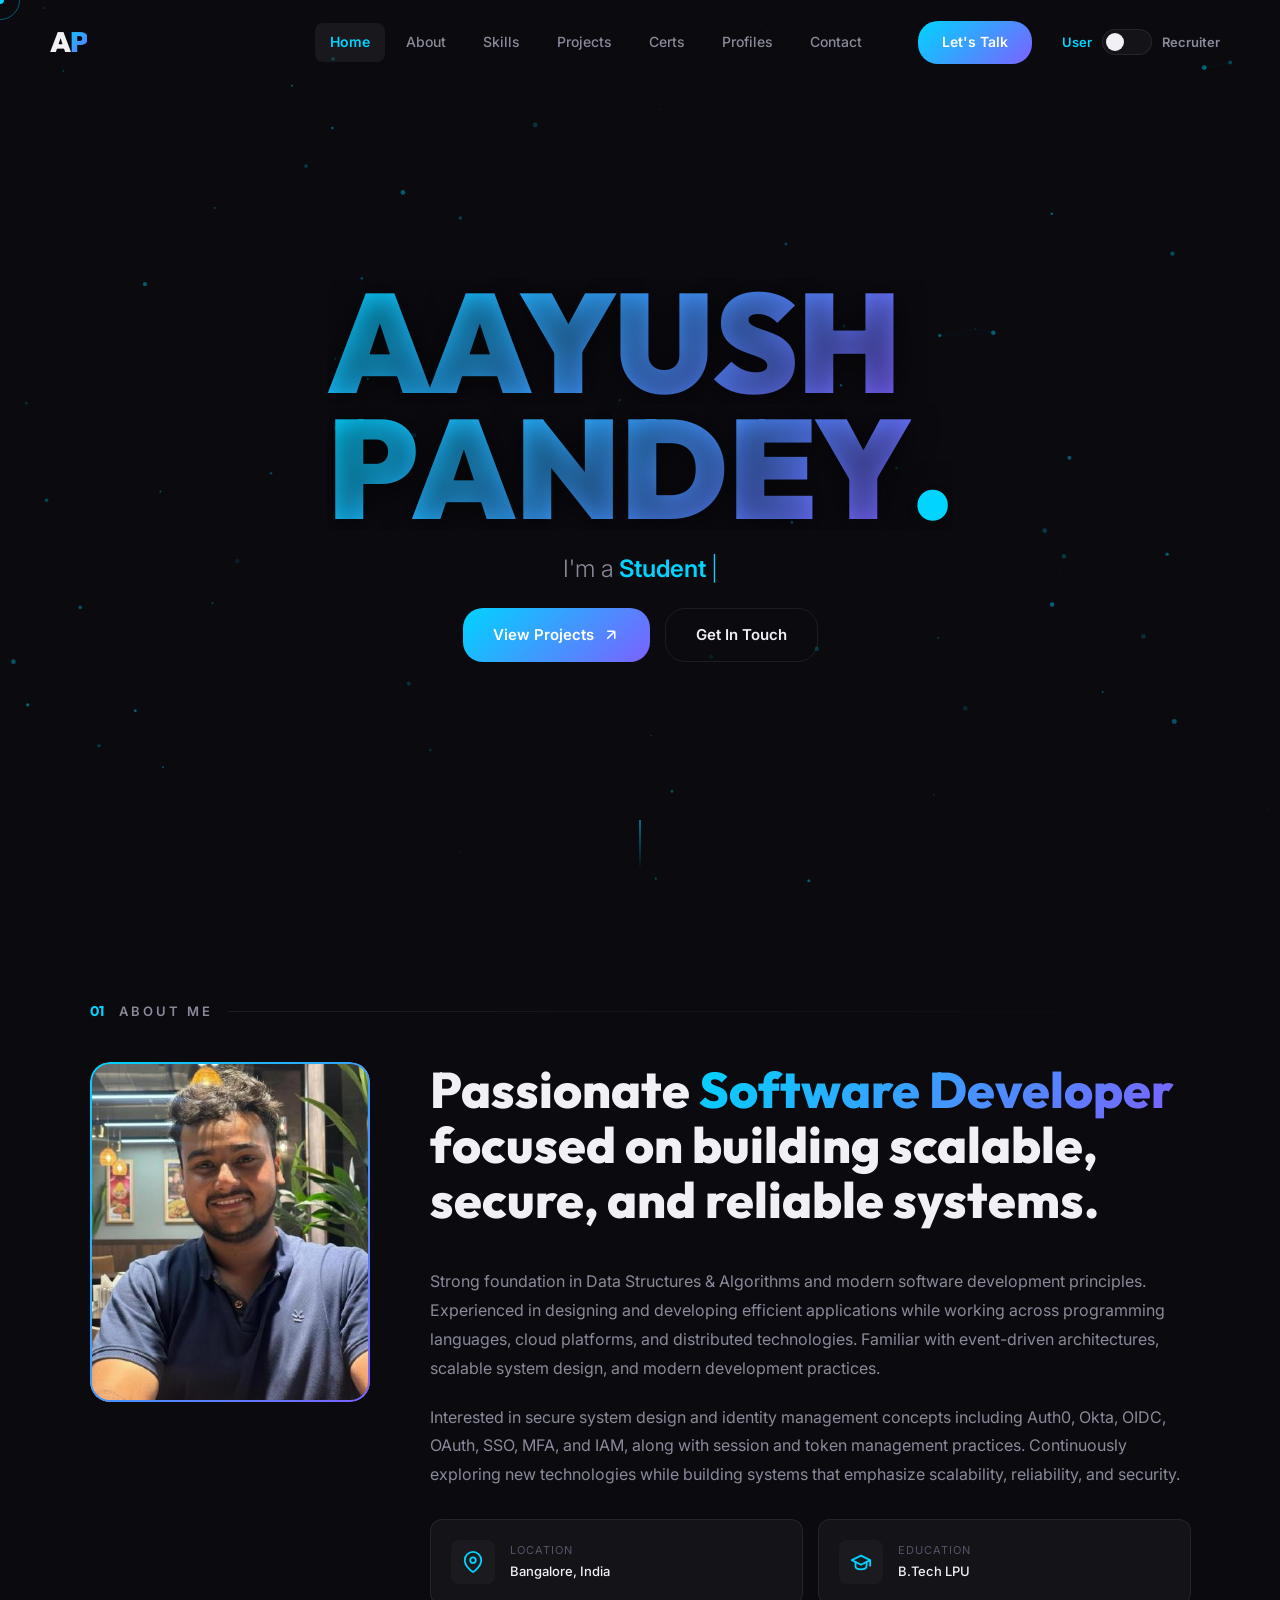
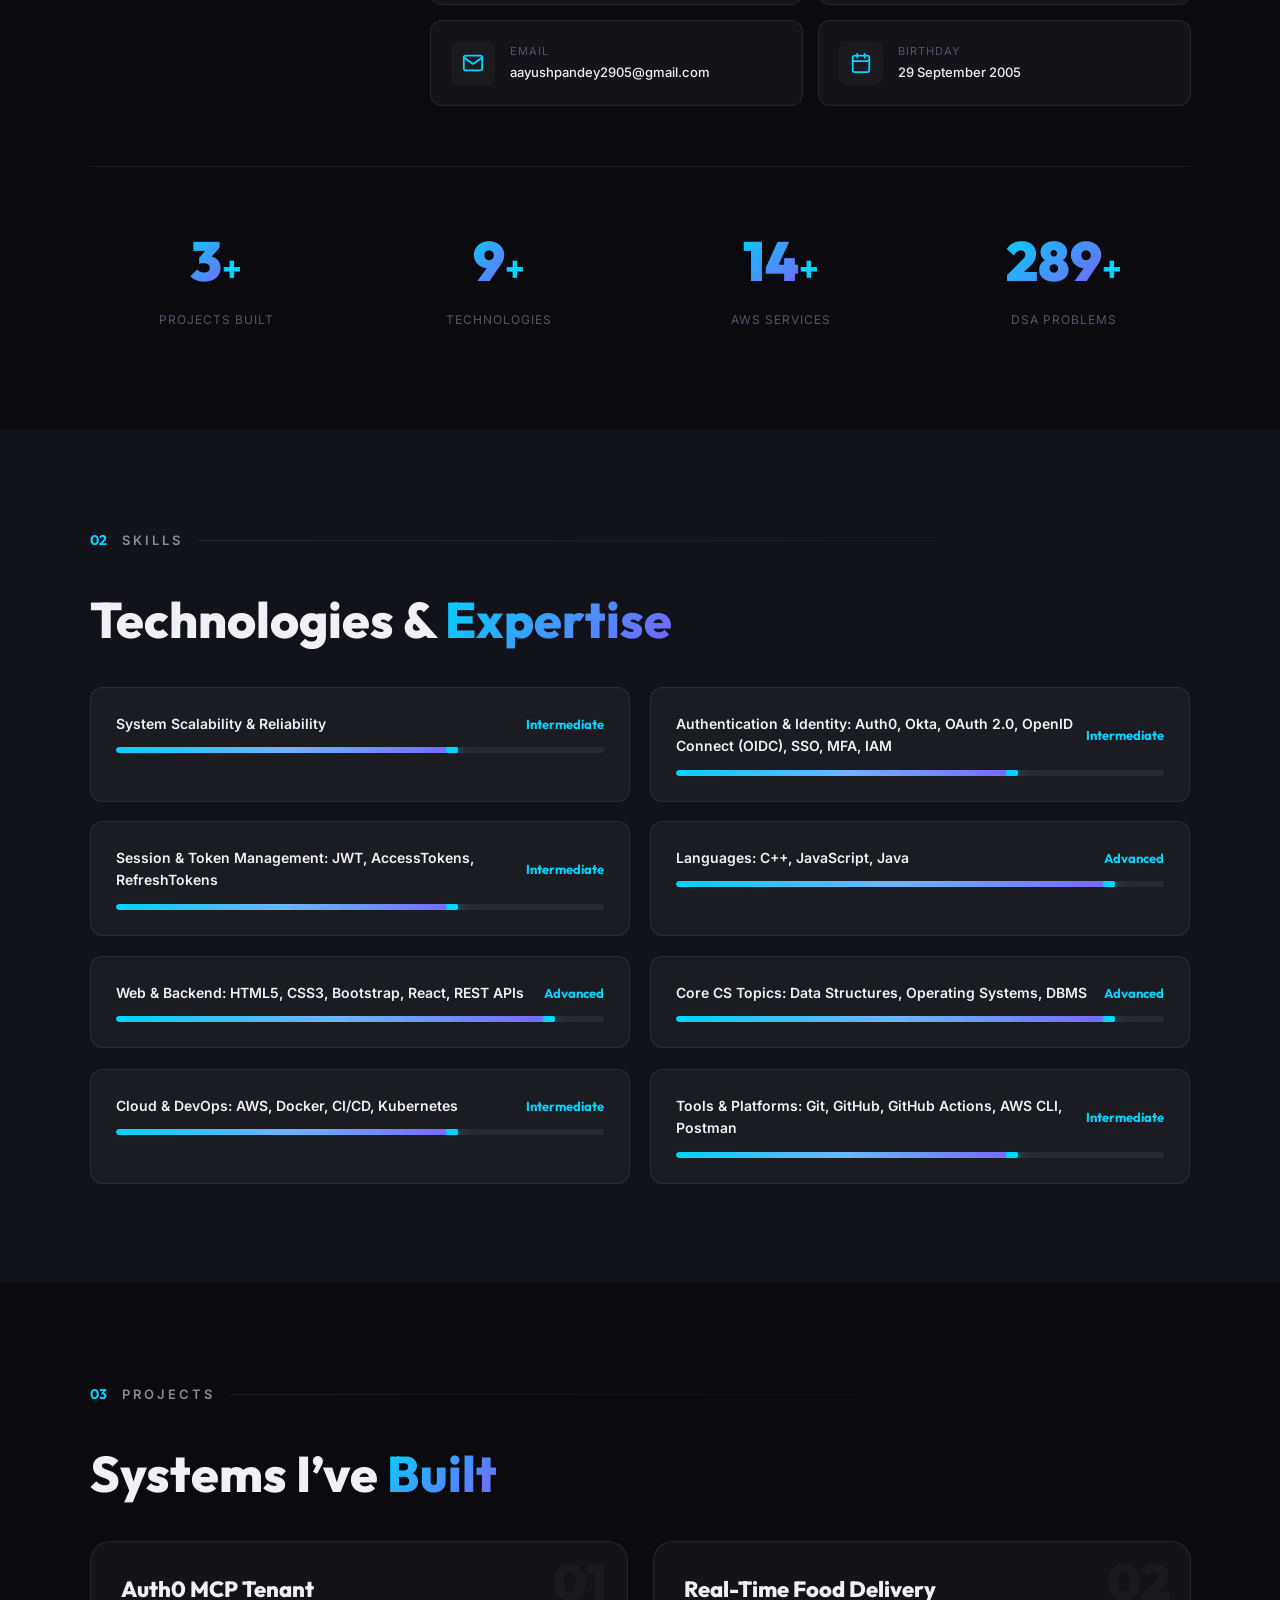
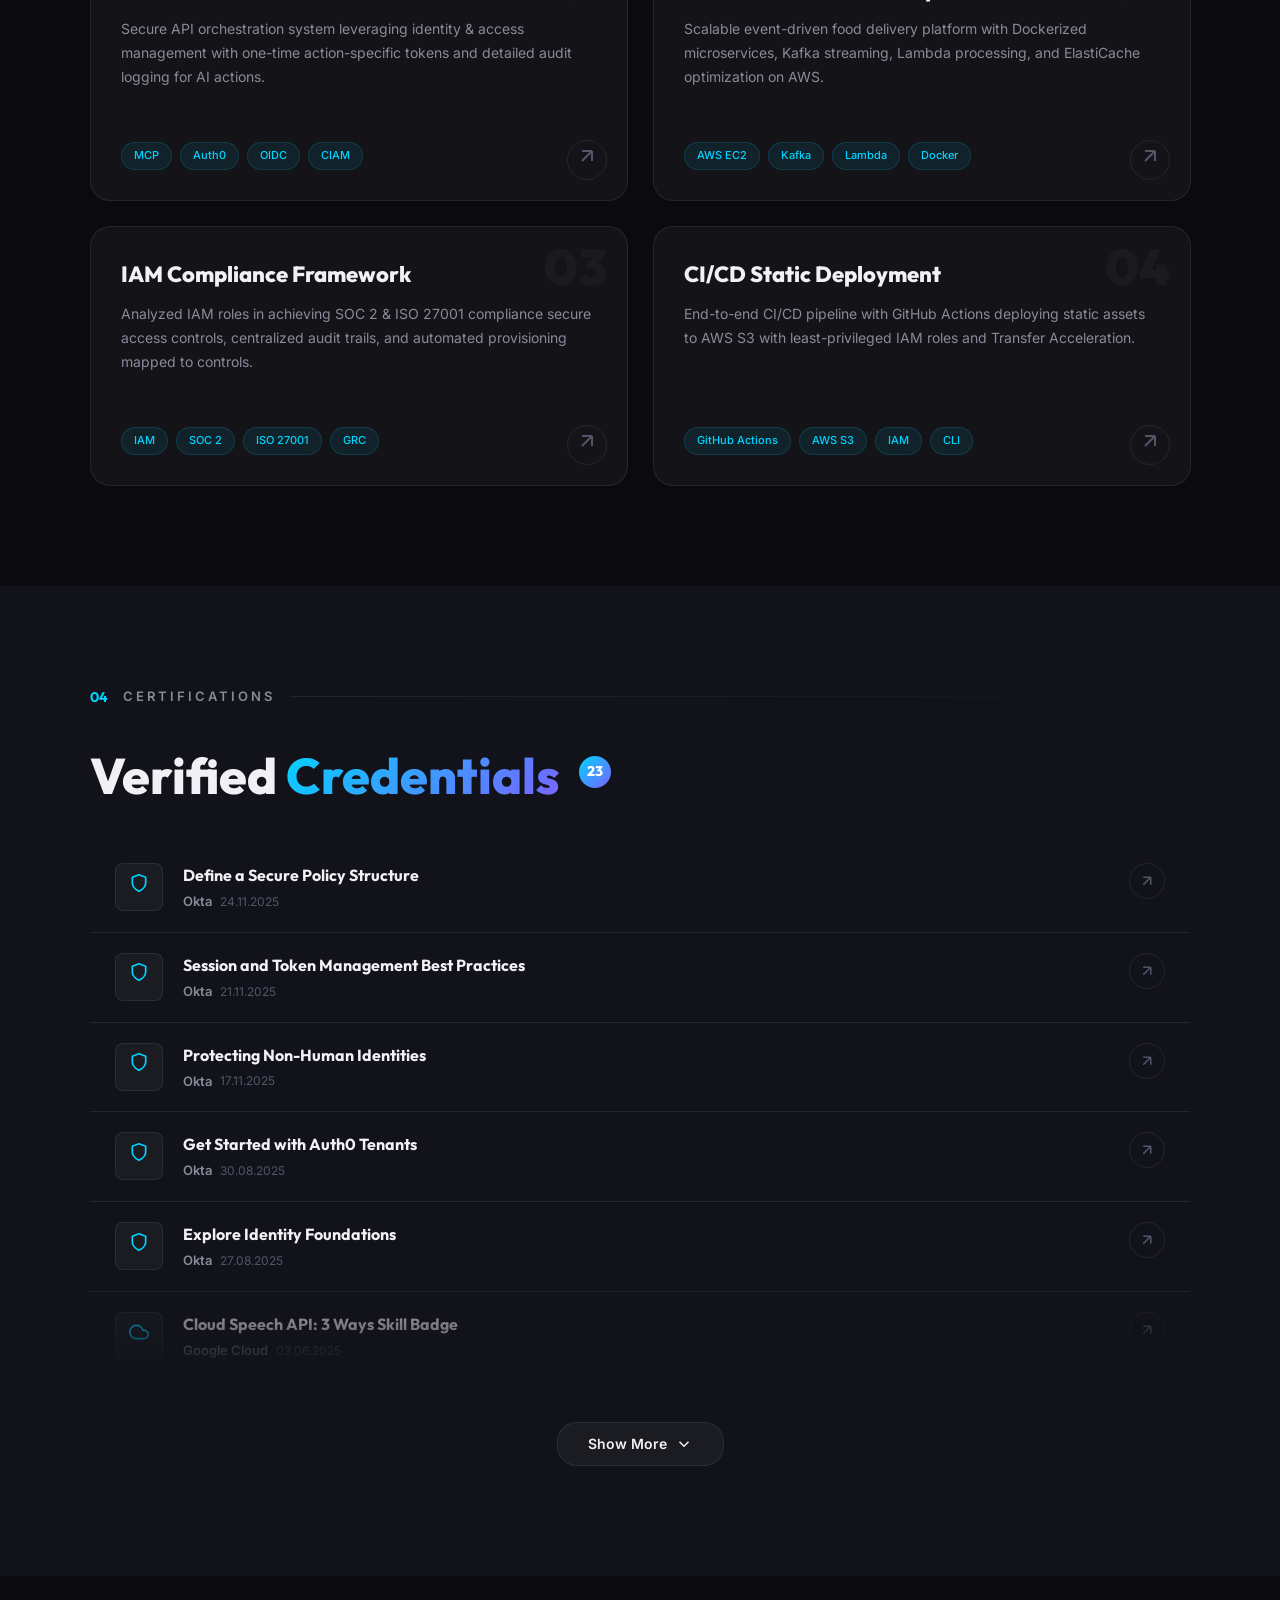
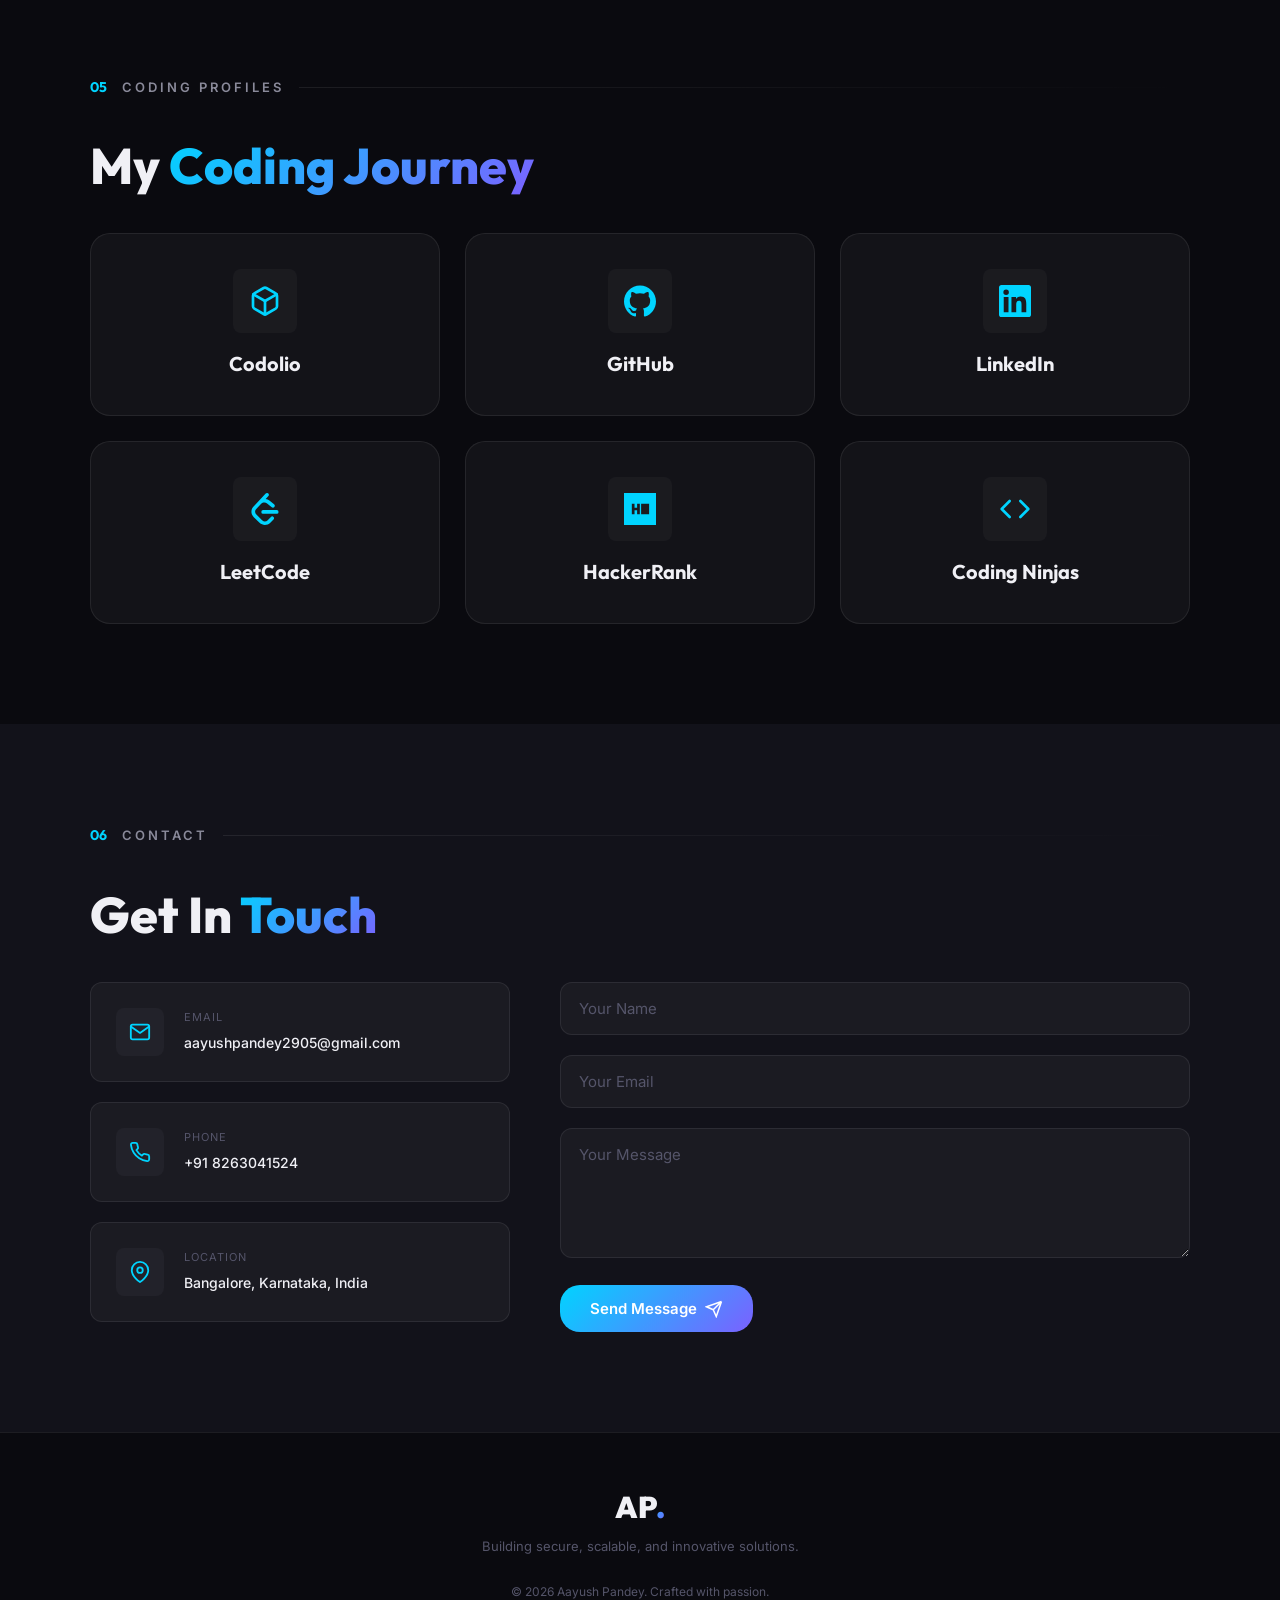
==== commit 8ac0a295: "index.html" ====
--- a/index.html
+++ b/index.html
@@ -235,7 +235,7 @@
               <span class="stat-label">AWS Services</span>
             </div>
             <div class="stat-item reveal">
-              <span class="stat-number" data-count="500">0</span
+              <span class="stat-number" data-count="300">0</span
               ><span class="stat-plus">+</span>
               <span class="stat-label">DSA Problems</span>
             </div>
@@ -260,7 +260,7 @@
             <div class="skill-card reveal" data-tilt>
               <div class="skill-header">
                 <span class="skill-name">System Scalability & Reliability</span>
-                <span class="skill-percent">70%</span>
+                <span class="skill-percent">Intermediate</span>
               </div>
               <div class="skill-bar">
                 <div class="skill-fill" data-width="70"></div>
@@ -270,27 +270,27 @@
             <div class="skill-card reveal" data-tilt>
               <div class="skill-header">
                 <span class="skill-name">Authentication & Identity: Auth0, Okta, OAuth 2.0, OpenID Connect (OIDC), SSO, MFA, IAM</span>
-                <span class="skill-percent">65%</span>
+                <span class="skill-percent">Intermediate</span>
               </div>
               <div class="skill-bar">
-                <div class="skill-fill" data-width="65"></div>
+                <div class="skill-fill" data-width="70"></div>
               </div>
             </div>
 
             <div class="skill-card reveal" data-tilt>
               <div class="skill-header">
                 <span class="skill-name">Session & Token Management: JWT, AccessTokens, RefreshTokens</span>
-                <span class="skill-percent">75%</span>
+                <span class="skill-percent">Intermediate</span>
               </div>
               <div class="skill-bar">
-                <div class="skill-fill" data-width="75"></div>
+                <div class="skill-fill" data-width="70"></div>
               </div>
             </div>
 
             <div class="skill-card reveal" data-tilt>
               <div class="skill-header">
                 <span class="skill-name">Languages: C++, JavaScript, Java</span>
-                <span class="skill-percent">90%</span>
+                <span class="skill-percent">Advanced</span>
               </div>
               <div class="skill-bar">
                 <div class="skill-fill" data-width="90"></div>
@@ -300,46 +300,47 @@
             <div class="skill-card reveal" data-tilt>
               <div class="skill-header">
                 <span class="skill-name">Web & Backend: HTML5, CSS3, Bootstrap, React, REST APIs</span>
-                <span class="skill-percent">85%</span>
+                <span class="skill-percent">Advanced</span>
               </div>
               <div class="skill-bar">
-                <div class="skill-fill" data-width="80"></div>
+                <div class="skill-fill" data-width="90"></div>
               </div>
             </div>
 
             <div class="skill-card reveal" data-tilt>
               <div class="skill-header">
                 <span class="skill-name">Core CS Topics: Data Structures, Operating Systems, DBMS</span>
-                <span class="skill-percent">80%</span>
+                <span class="skill-percent">Advanced</span>
               </div>
               <div class="skill-bar">
-                <div class="skill-fill" data-width="80"></div>
+                <div class="skill-fill" data-width="90"></div>
               </div>
             </div>
 
             <div class="skill-card reveal" data-tilt>
               <div class="skill-header">
                 <span class="skill-name">Cloud & DevOps: AWS, Docker, CI/CD, Kubernetes</span>
-                <span class="skill-percent">65%</span>
+                <span class="skill-percent">Intermediate</span>
               </div>
               <div class="skill-bar">
-                <div class="skill-fill" data-width="65"></div>
+                <div class="skill-fill" data-width="70"></div>
               </div>
             </div>
 
             <div class="skill-card reveal" data-tilt>
               <div class="skill-header">
-                <span class="skill-name">Tools, Platforms & OS: Git, GitHub, GitHub Actions, AWS CLI, Postman</span>
-                <span class="skill-percent">65%</span>
+                <span class="skill-name">Tools & Platforms: Git, GitHub, GitHub Actions, AWS CLI, Postman</span>
+                <span class="skill-percent">Intermediate</span>
               </div>
               <div class="skill-bar">
-                <div class="skill-fill" data-width="65"></div>
+                <div class="skill-fill" data-width="70"></div>
               </div>
             </div>
 
           </div>
         </div>
       </section>
+
 
       <!-- ============ PROJECTS SECTION ============ -->
       <section class="section projects" id="projects">
@@ -894,6 +895,23 @@
               </a>
             </div>
 
+            <!-- NOTION-->
+            <div class="cert-card reveal" data-tilt>
+              <div class="cert-icon-wrap">
+                <span class="cert-icon"><svg width="20" height="20" viewBox="0 0 24 24" fill="none" stroke="currentColor" stroke-width="2" stroke-linecap="round" stroke-linejoin="round"><circle cx="12" cy="5" r="3"/><circle cx="5" cy="19" r="3"/><circle cx="19" cy="19" r="3"/><line x1="12" y1="8" x2="5" y2="16"/><line x1="12" y1="8" x2="19" y2="16"/></svg></span>
+              </div>
+              <div class="cert-body">
+                <h3 class="cert-title">Notion Academy: Advanced</h3>
+                <div class="cert-meta">
+                  <span class="cert-issuer">Notion</span>
+                  <span class="cert-date">12.12.2025</span>
+                </div>
+              </div>
+              <a href="assets/certifications/Notion.png" class="cert-link" target="_blank" rel="noopener noreferrer" aria-label="View certificate">
+                <svg width="18" height="18" viewBox="0 0 24 24" fill="none" stroke="currentColor" stroke-width="2"><path d="M7 17L17 7M17 7H7M17 7V17"/></svg>
+              </a>
+            </div>
+
           </div>
 
           <div class="cert-toggle-wrap reveal">
@@ -1013,7 +1031,7 @@
           </div>
 
           <h2 class="section-heading reveal">
-            Let's Work <span class="text-gradient">Together</span>
+            Get In <span class="text-gradient">Touch</span>
           </h2>
 
           <div class="contact-grid">
@@ -1116,4 +1134,6 @@
 
     <script src="assets/js/style.js"></script>
   </body>
-</html>+
+</html>
+
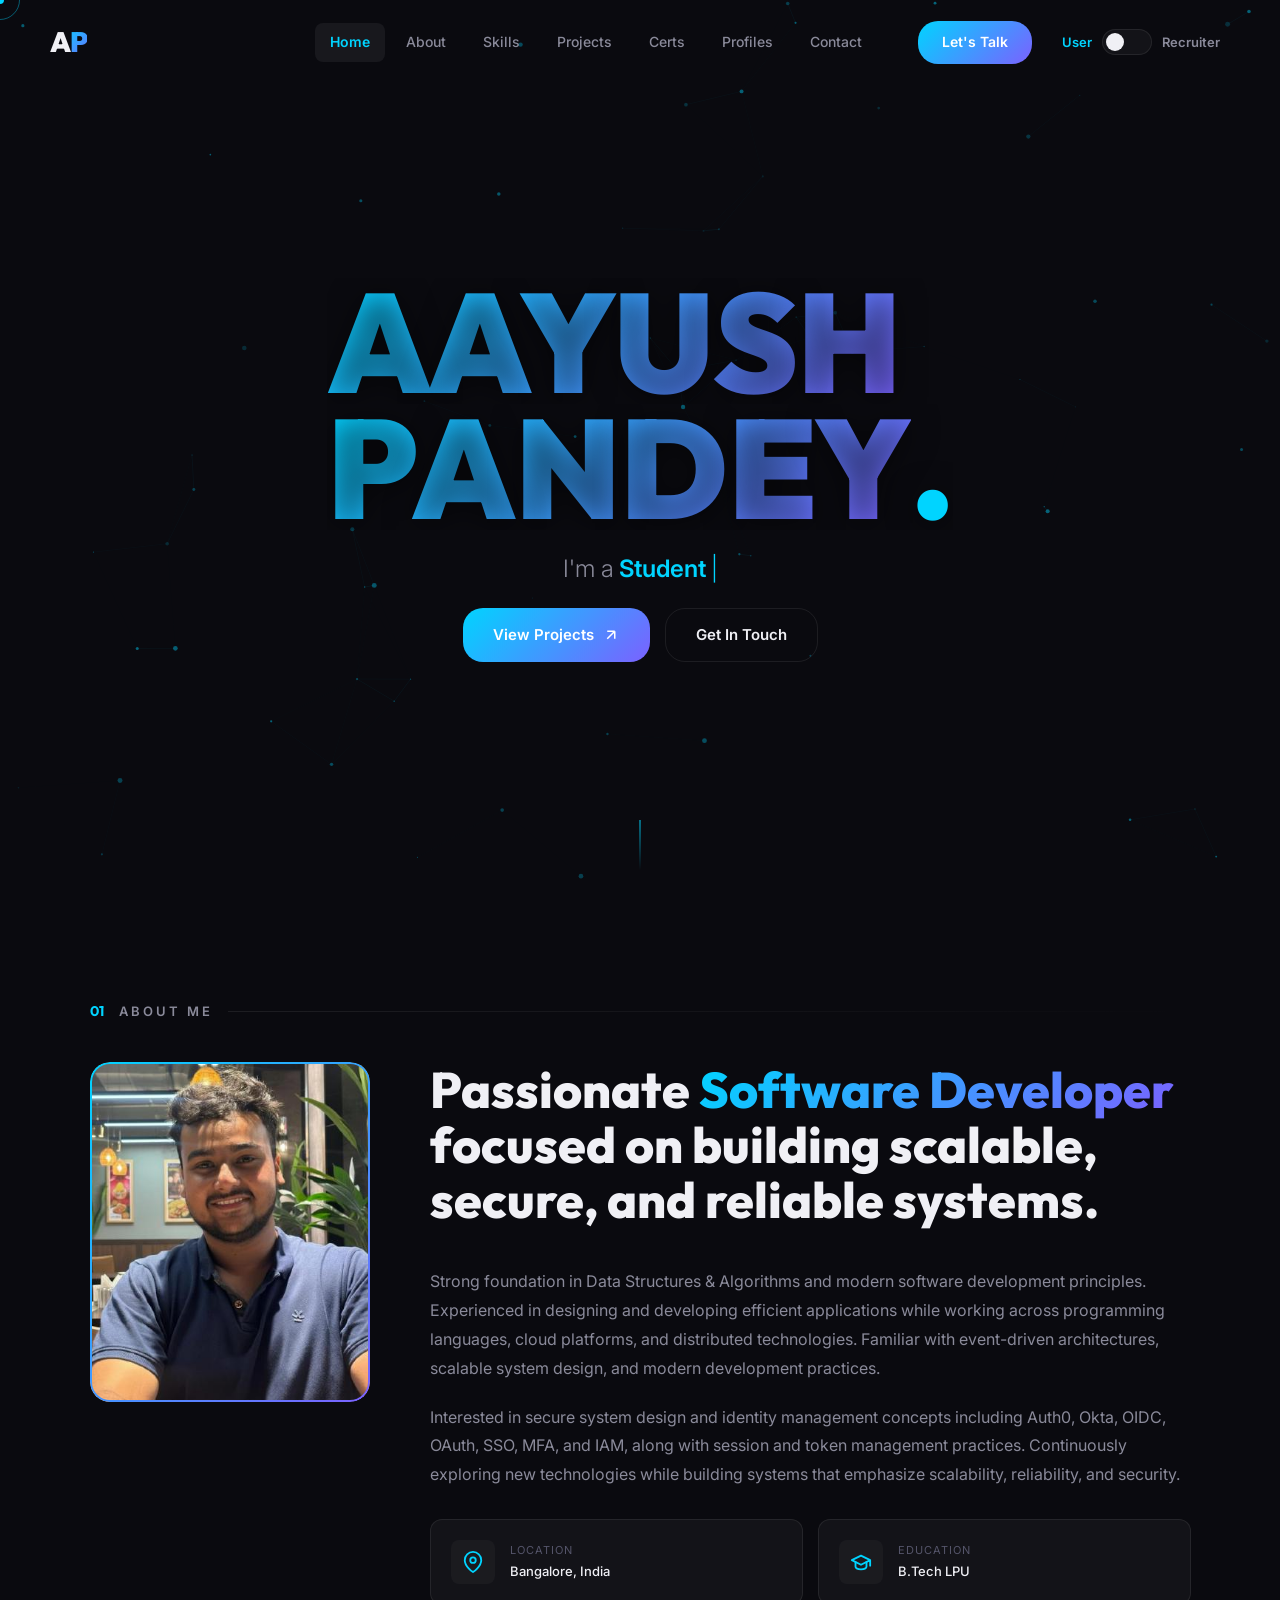
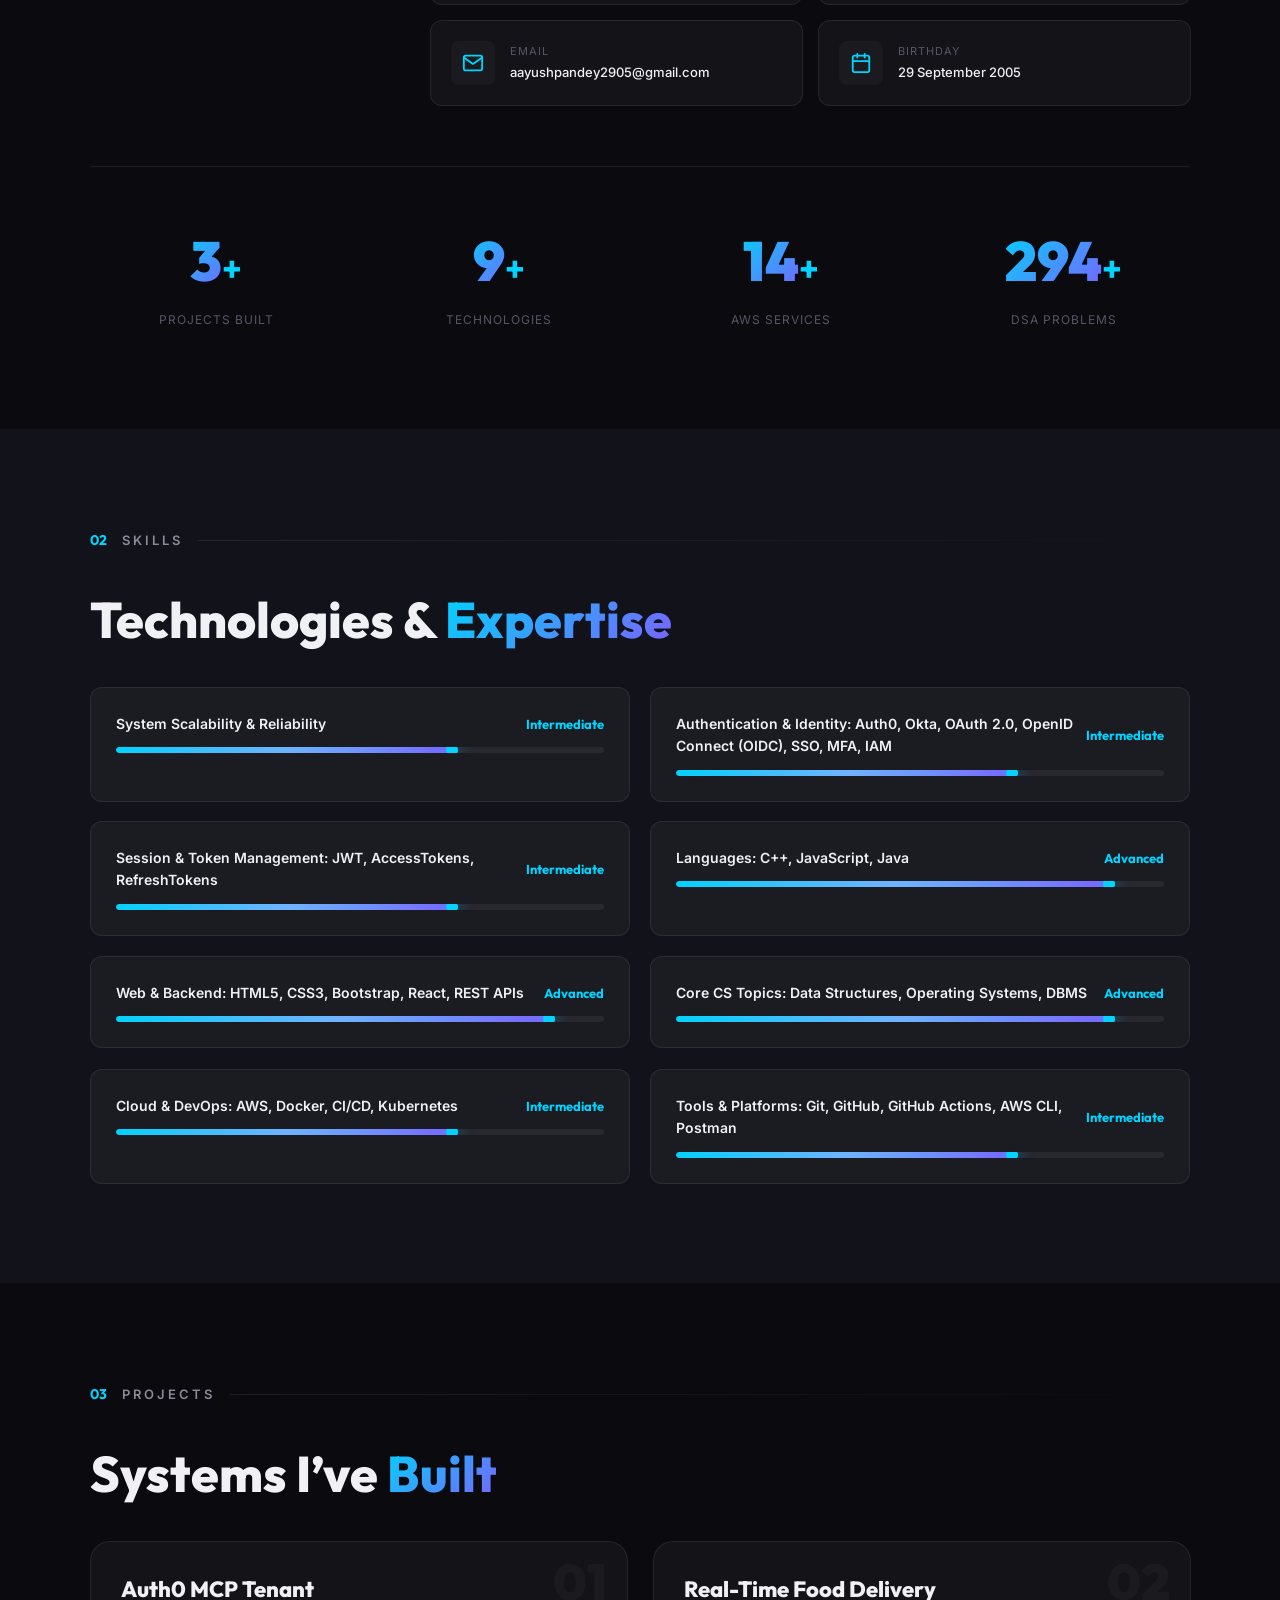
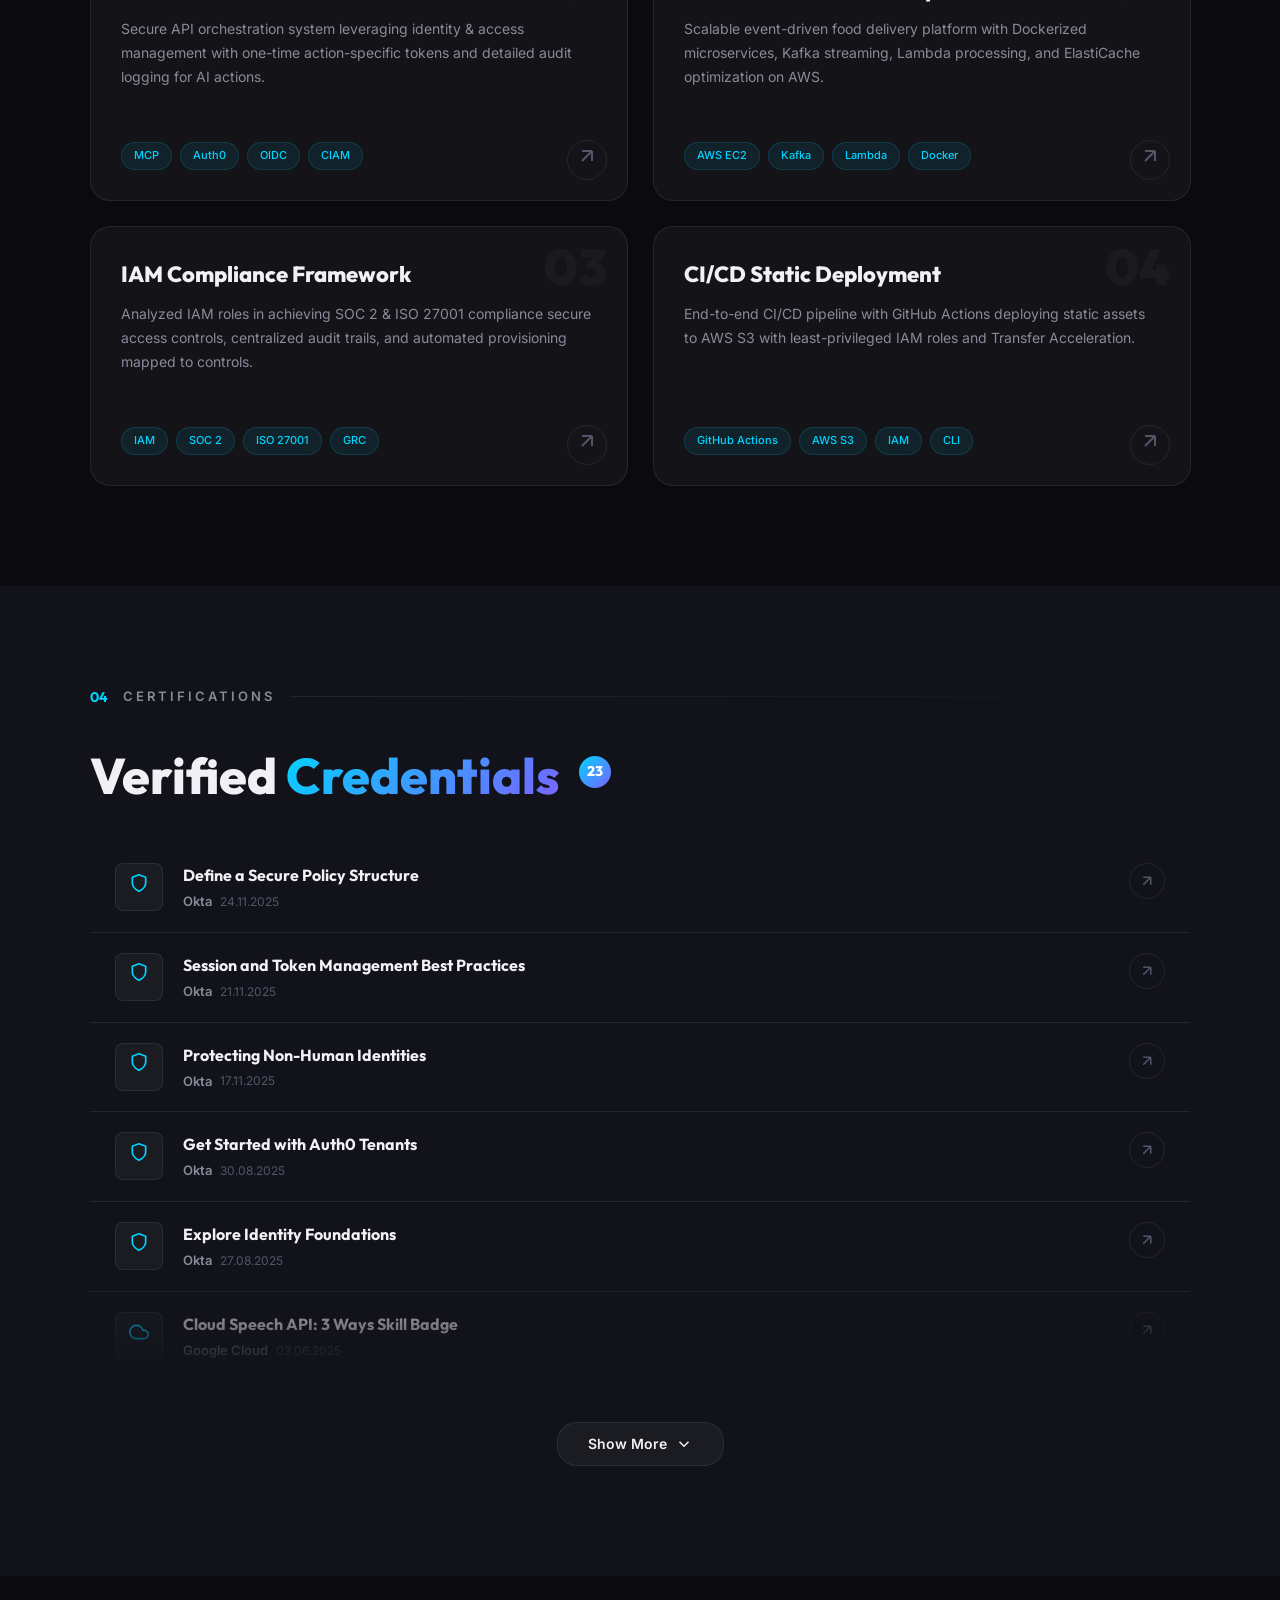
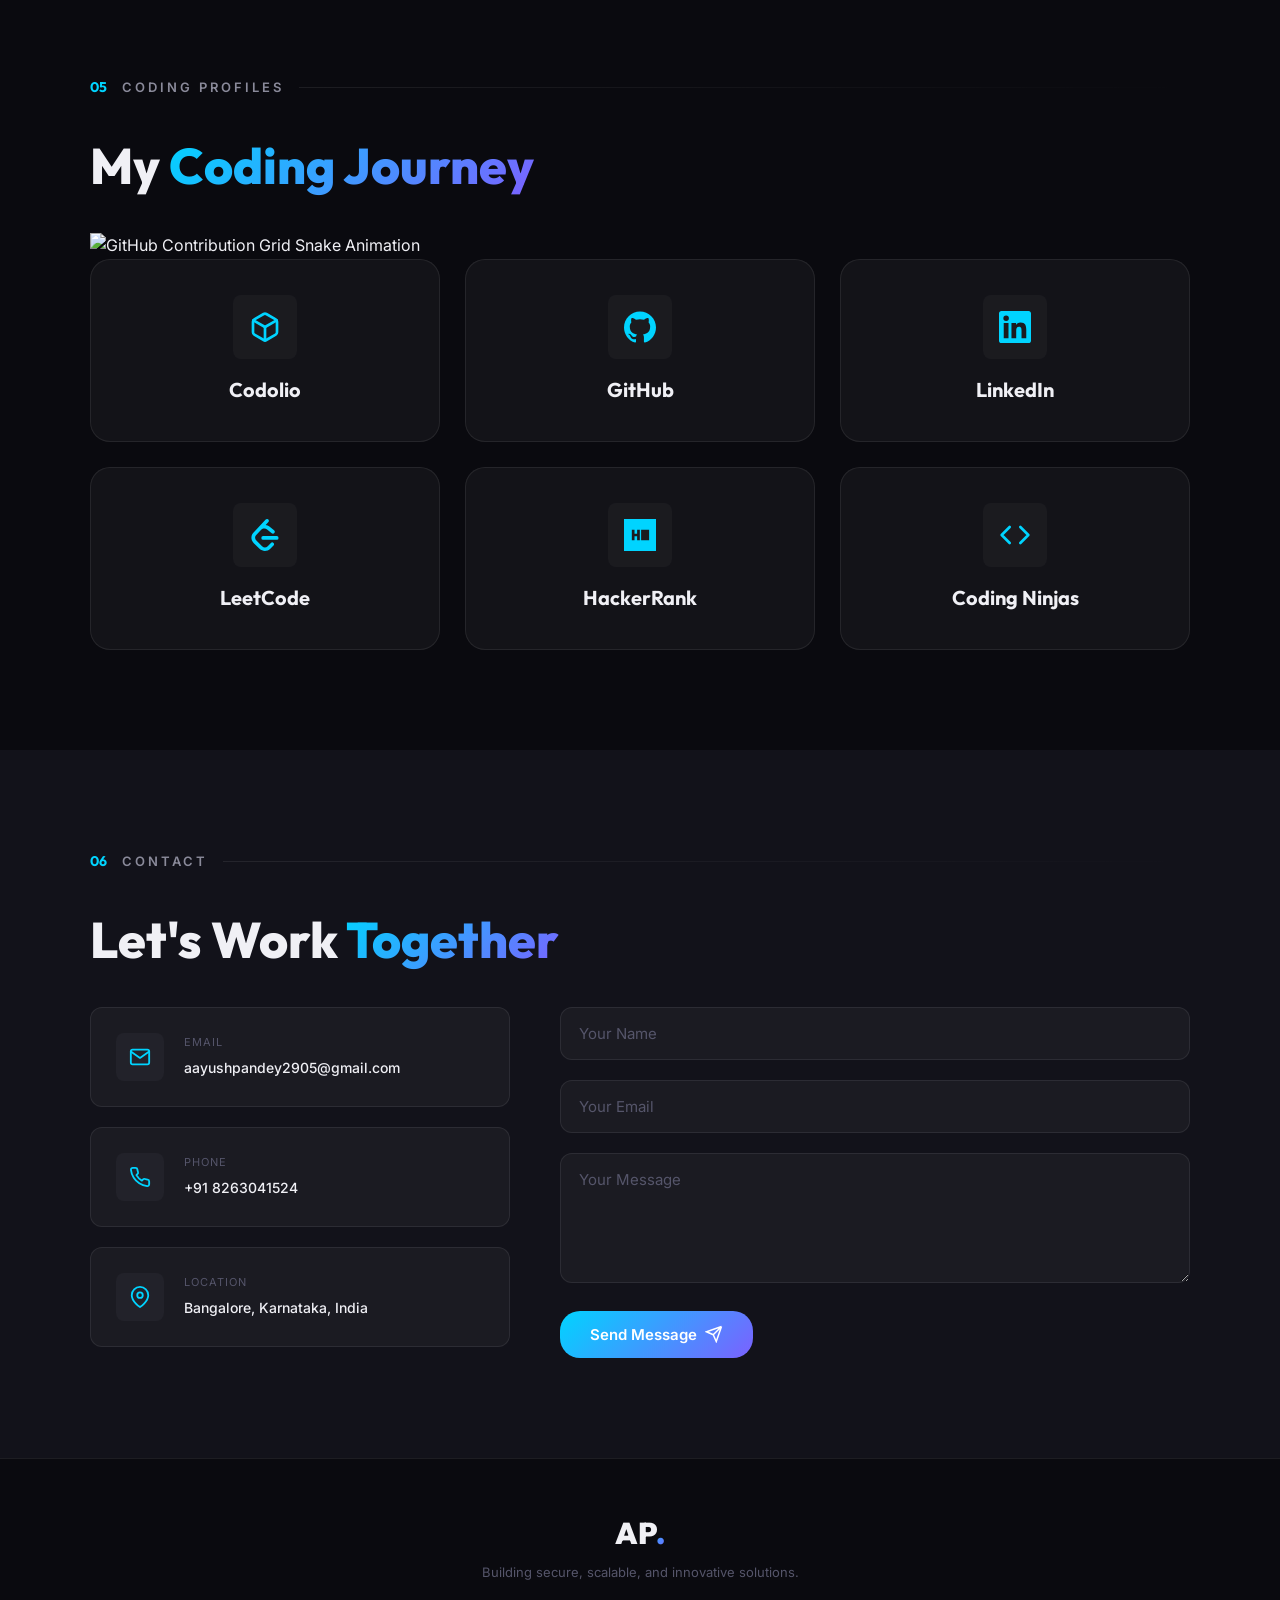
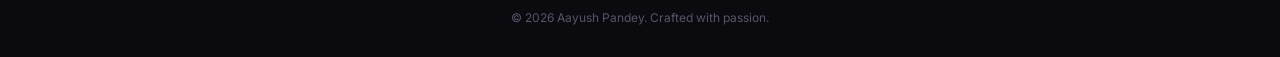
==== commit 3a07afe1: "index.html" ====
--- a/index.html
+++ b/index.html
@@ -341,7 +341,6 @@
         </div>
       </section>
 
-
       <!-- ============ PROJECTS SECTION ============ -->
       <section class="section projects" id="projects">
         <div class="section-container">
@@ -895,23 +894,6 @@
               </a>
             </div>
 
-            <!-- NOTION-->
-            <div class="cert-card reveal" data-tilt>
-              <div class="cert-icon-wrap">
-                <span class="cert-icon"><svg width="20" height="20" viewBox="0 0 24 24" fill="none" stroke="currentColor" stroke-width="2" stroke-linecap="round" stroke-linejoin="round"><circle cx="12" cy="5" r="3"/><circle cx="5" cy="19" r="3"/><circle cx="19" cy="19" r="3"/><line x1="12" y1="8" x2="5" y2="16"/><line x1="12" y1="8" x2="19" y2="16"/></svg></span>
-              </div>
-              <div class="cert-body">
-                <h3 class="cert-title">Notion Academy: Advanced</h3>
-                <div class="cert-meta">
-                  <span class="cert-issuer">Notion</span>
-                  <span class="cert-date">12.12.2025</span>
-                </div>
-              </div>
-              <a href="assets/certifications/Notion.png" class="cert-link" target="_blank" rel="noopener noreferrer" aria-label="View certificate">
-                <svg width="18" height="18" viewBox="0 0 24 24" fill="none" stroke="currentColor" stroke-width="2"><path d="M7 17L17 7M17 7H7M17 7V17"/></svg>
-              </a>
-            </div>
-
           </div>
 
           <div class="cert-toggle-wrap reveal">
@@ -936,6 +918,14 @@
           <h2 class="section-heading reveal">
             My <span class="text-gradient">Coding Journey</span>
           </h2>
+
+          <div class="coding-journey-snake reveal">
+            <picture>
+              <source media="(prefers-color-scheme: dark)" srcset="https://raw.githubusercontent.com/AayushPandey05/Personal_Portfolio/output/github-contribution-grid-snake-dark.svg">
+              <source media="(prefers-color-scheme: light)" srcset="https://raw.githubusercontent.com/AayushPandey05/Personal_Portfolio/output/github-contribution-grid-snake.svg">
+              <img alt="GitHub Contribution Grid Snake Animation" src="https://raw.githubusercontent.com/AayushPandey05/Personal_Portfolio/output/github-contribution-grid-snake-dark.svg" class="snake-img">
+            </picture>
+          </div>
 
           <div class="profiles-grid">
             
@@ -1031,7 +1021,7 @@
           </div>
 
           <h2 class="section-heading reveal">
-            Get In <span class="text-gradient">Touch</span>
+            Let's Work <span class="text-gradient">Together</span>
           </h2>
 
           <div class="contact-grid">
@@ -1095,6 +1085,7 @@
                 ></textarea>
                 <div class="input-line"></div>
               </div>
+
               <button
                 type="submit"
                 class="btn-primary btn-submit"
@@ -1112,6 +1103,7 @@
                   <path d="M22 2L11 13M22 2L15 22L11 13M22 2L2 9L11 13" />
                 </svg>
               </button>
+              
             </form>
           </div>
         </div>
@@ -1134,6 +1126,5 @@
 
     <script src="assets/js/style.js"></script>
   </body>
-
 </html>
 
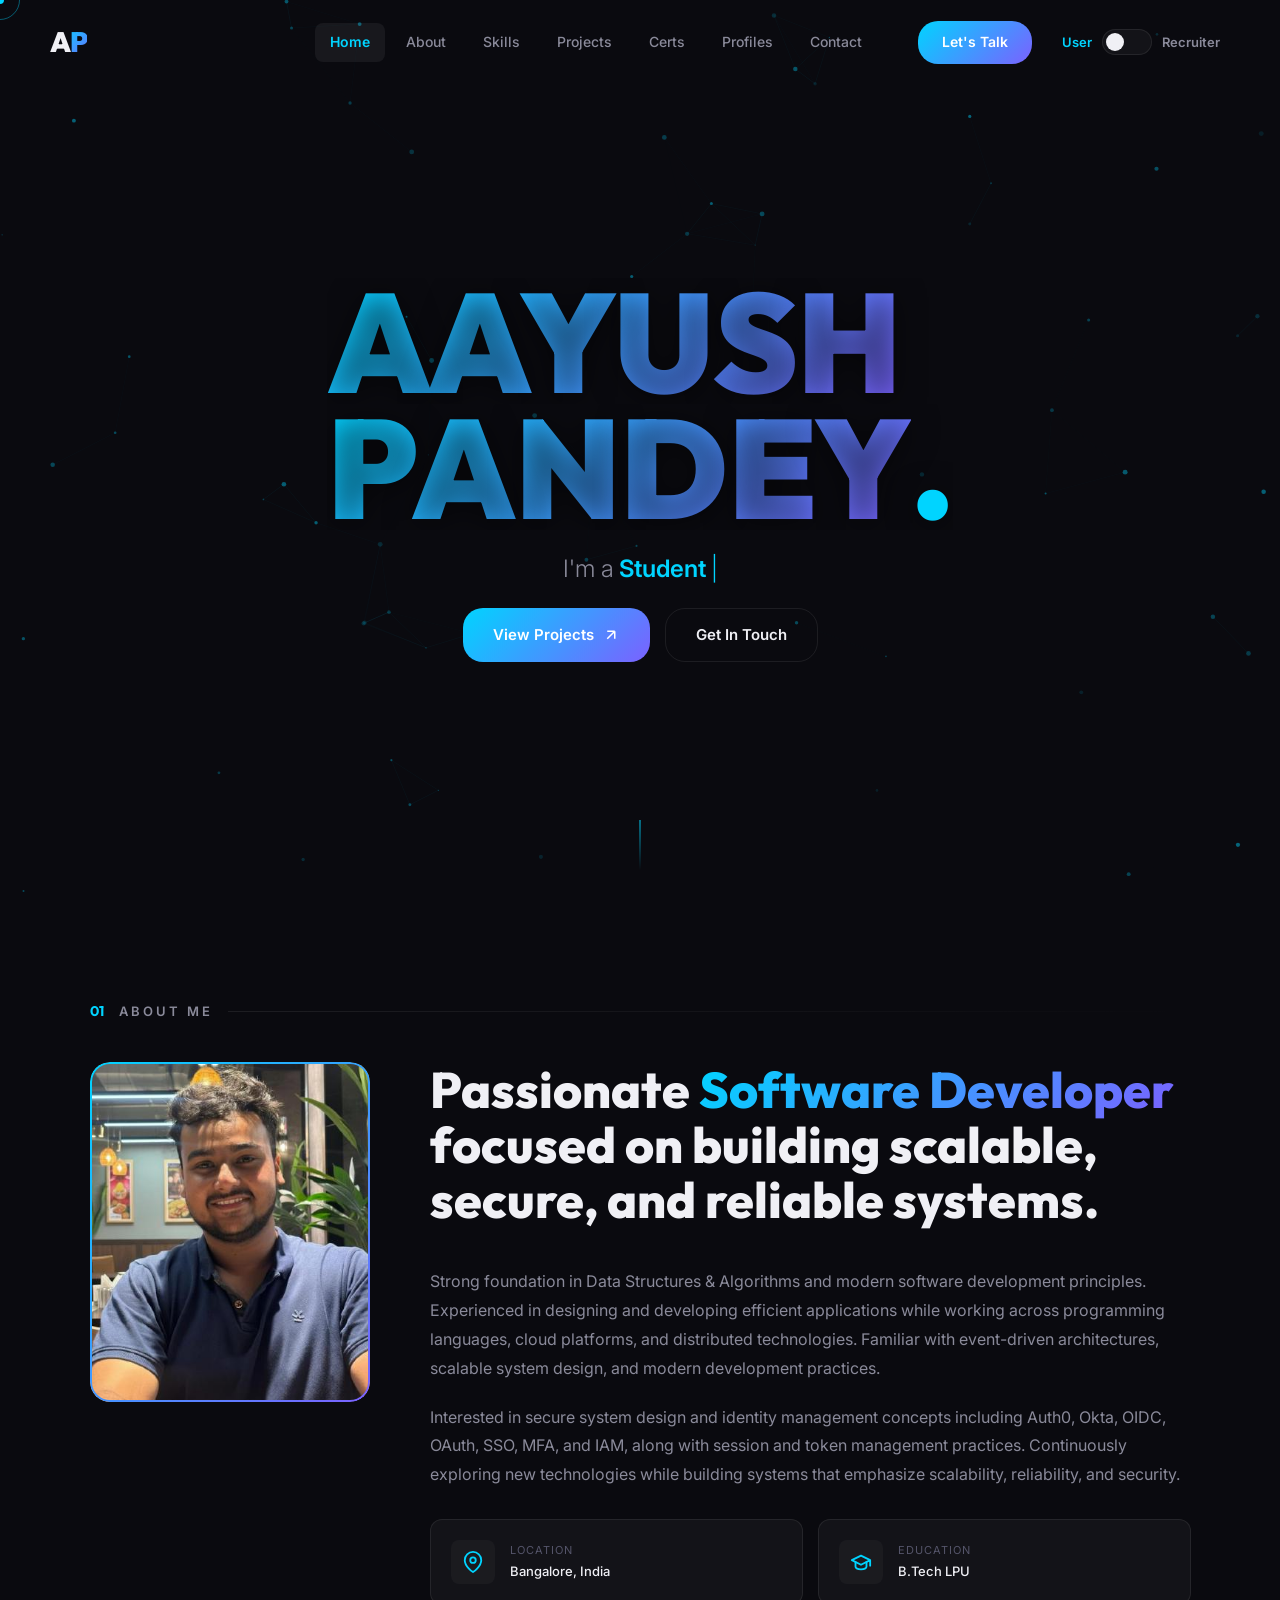
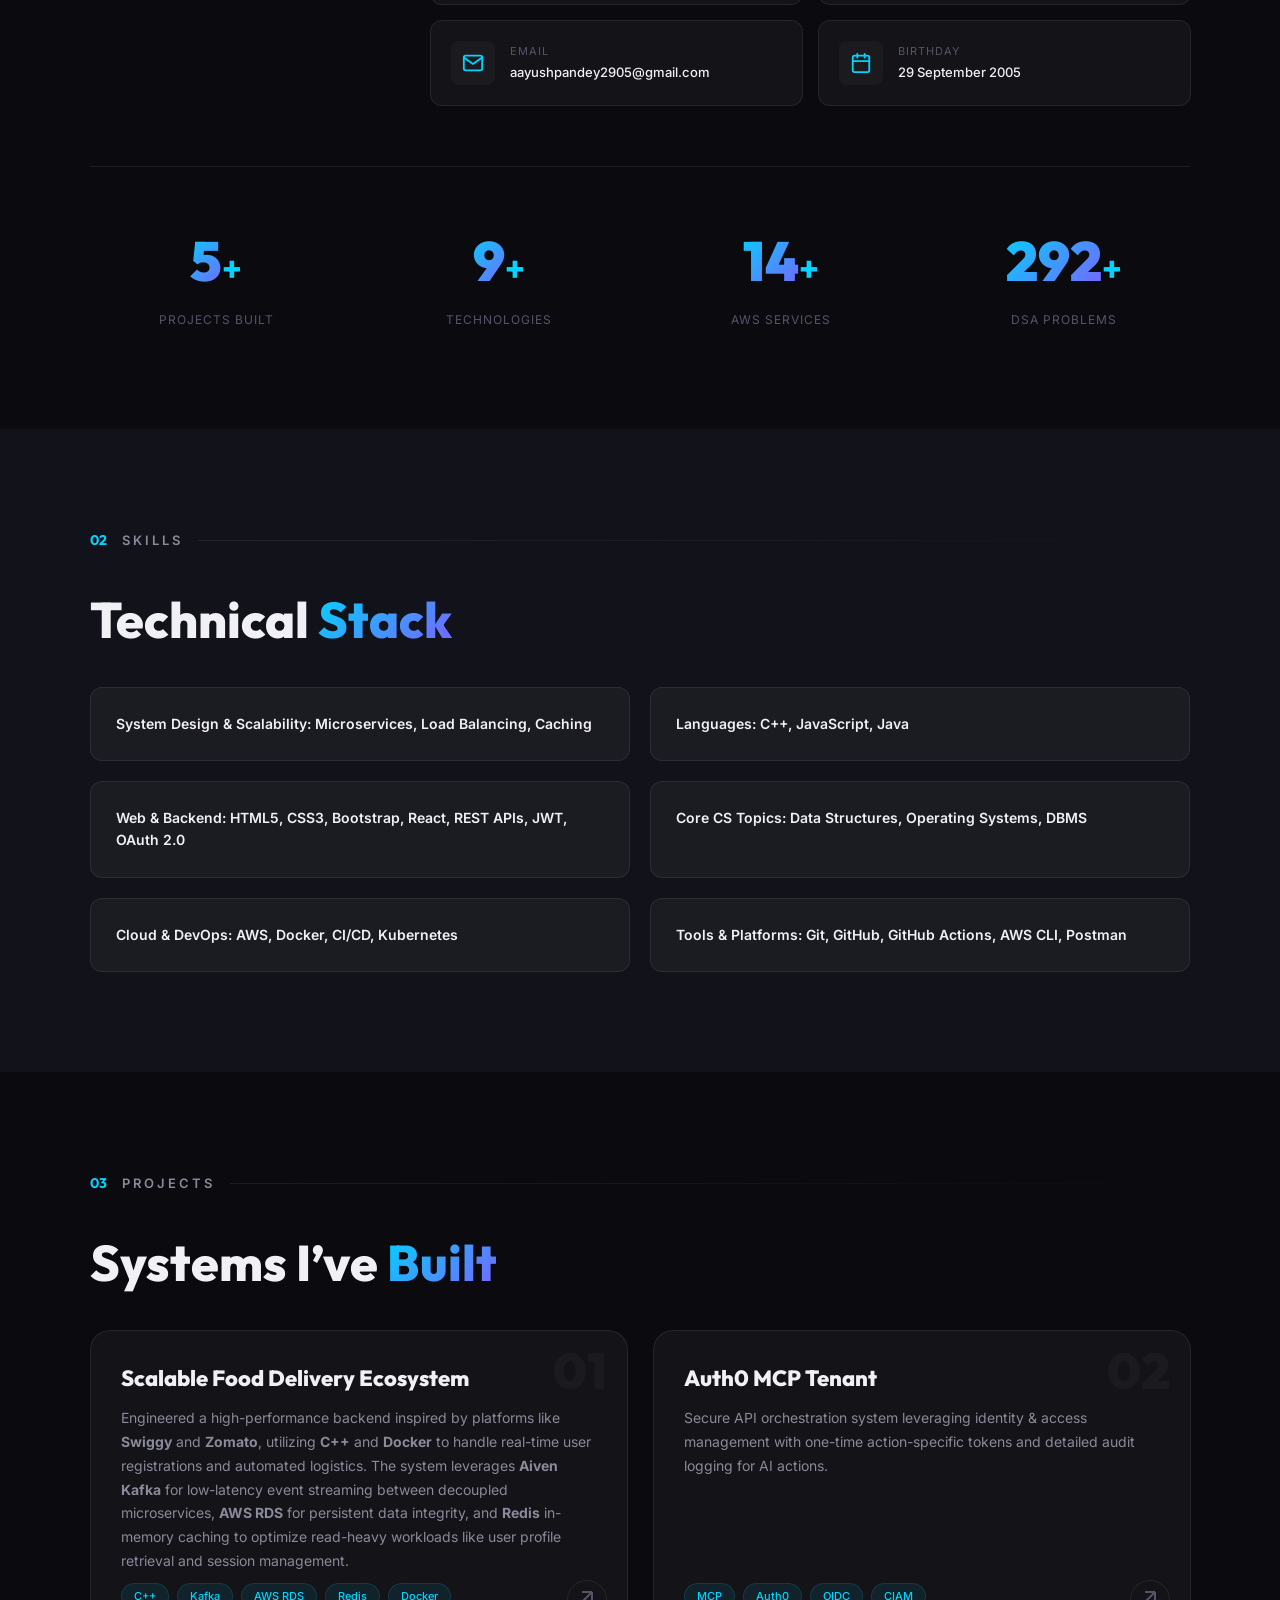
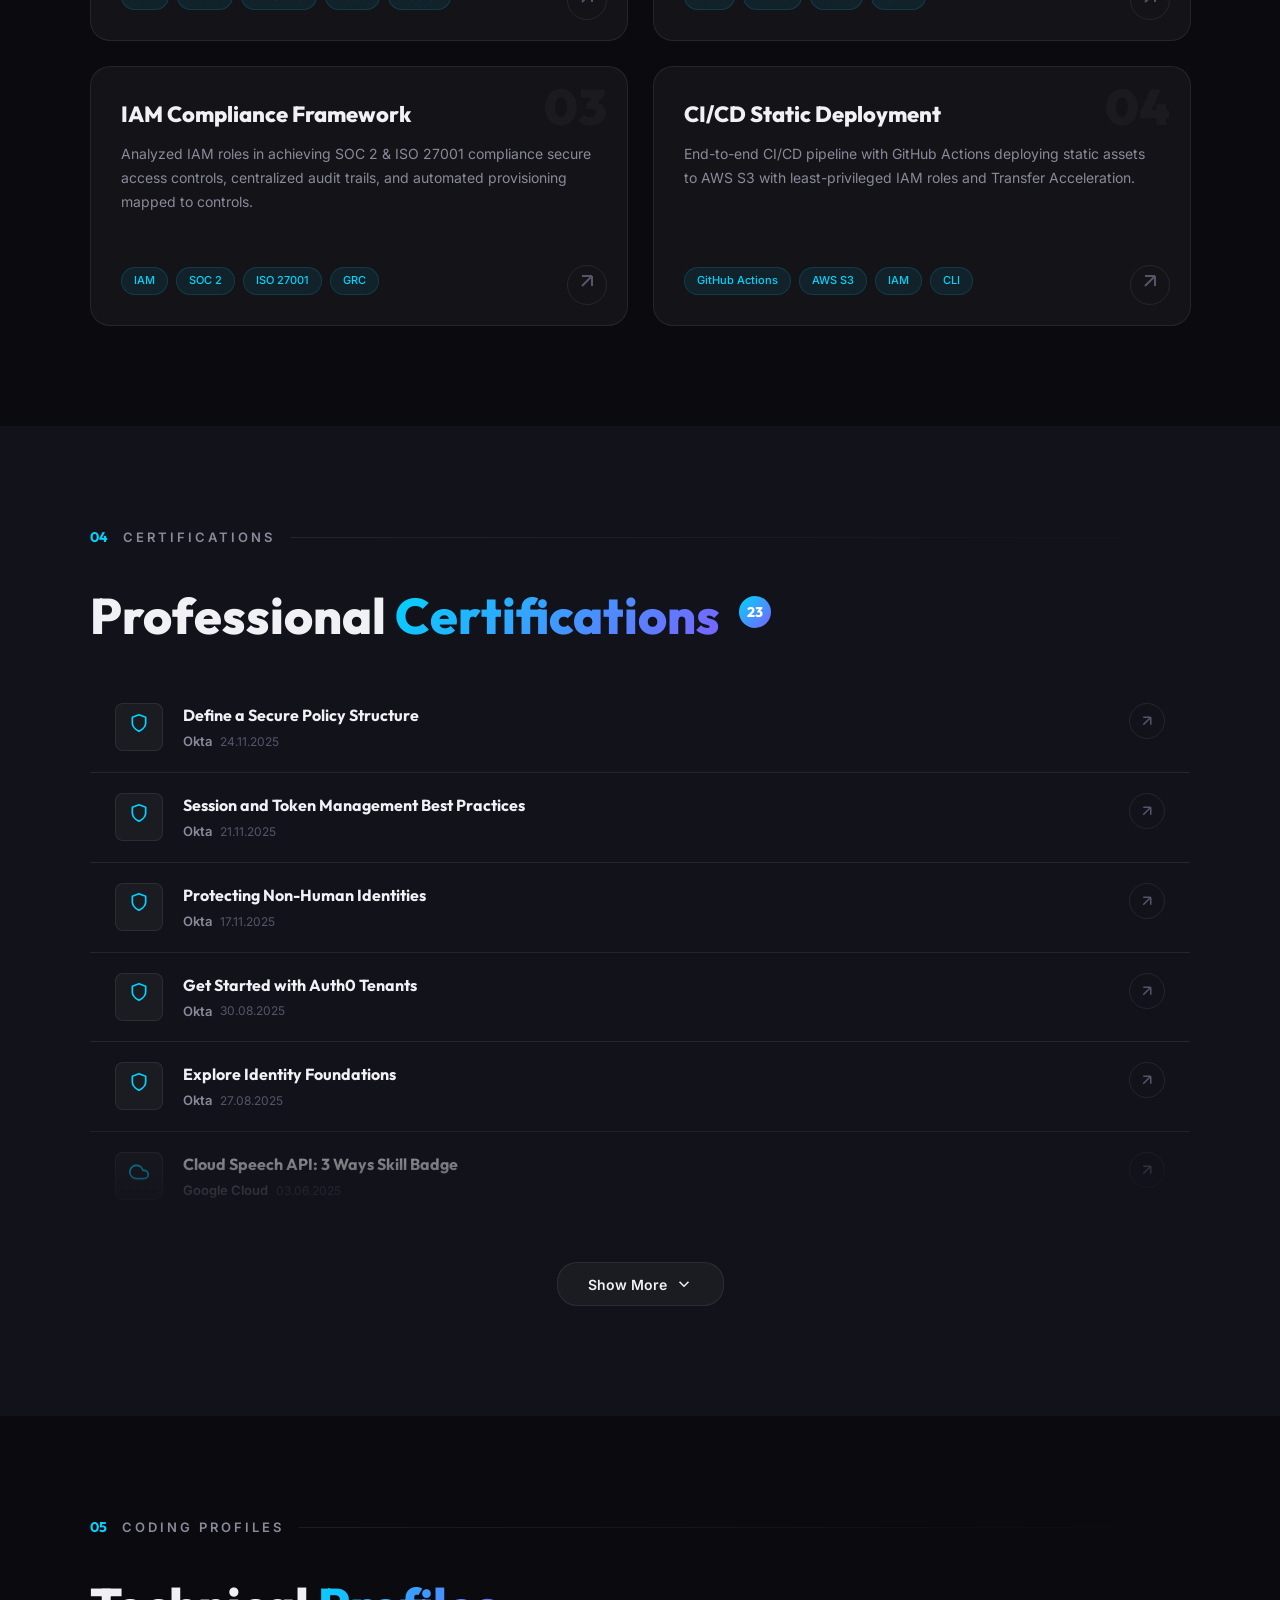
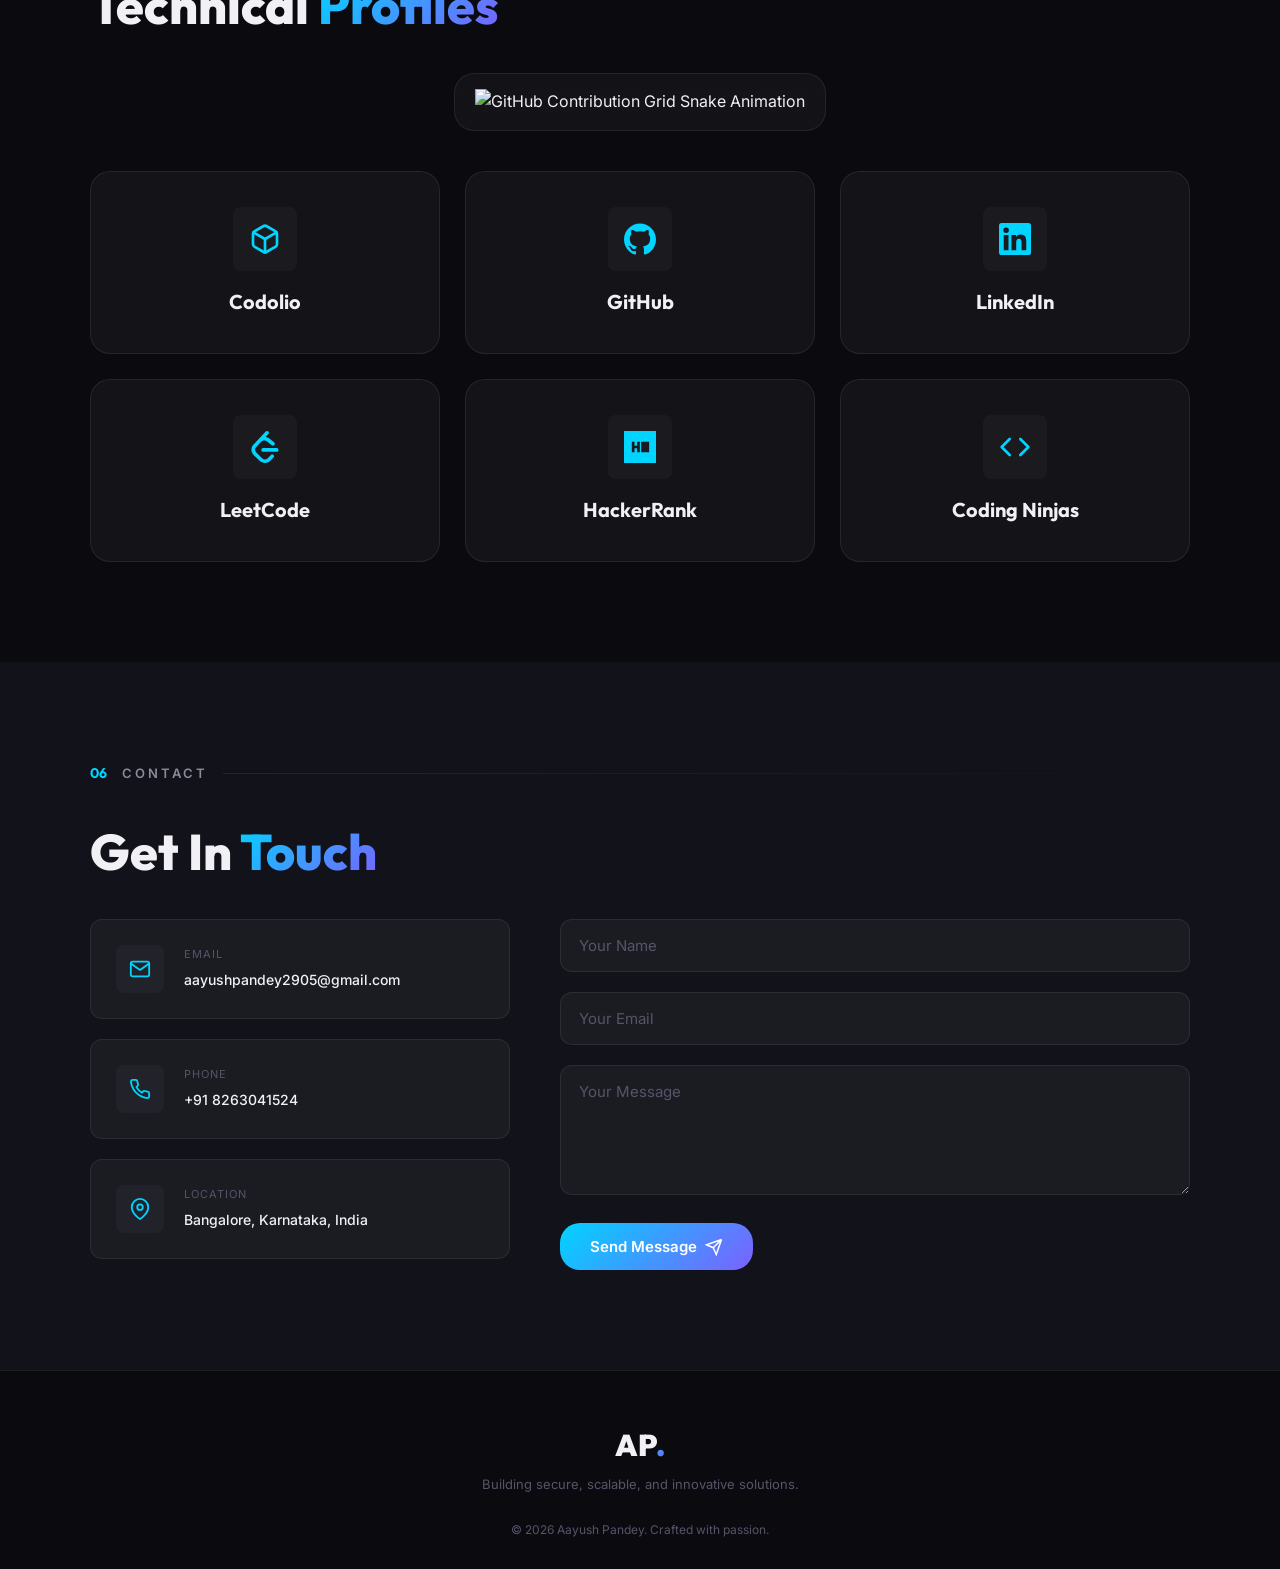
==== commit ba05538c: "Index.html" ====
--- a/index.html
+++ b/index.html
@@ -220,7 +220,7 @@
           <!-- Stats -->
           <div class="stats-row">
             <div class="stat-item reveal">
-              <span class="stat-number" data-count="4">0</span
+              <span class="stat-number" data-count="6">0</span
               ><span class="stat-plus">+</span>
               <span class="stat-label">Projects Built</span>
             </div>
@@ -253,87 +253,43 @@
           </div>
 
           <h2 class="section-heading reveal">
-            Technologies & <span class="text-gradient">Expertise</span>
+            Technical <span class="text-gradient">Stack</span>
           </h2>
 
           <div class="skills-grid">
             <div class="skill-card reveal" data-tilt>
               <div class="skill-header">
-                <span class="skill-name">System Scalability & Reliability</span>
-                <span class="skill-percent">Intermediate</span>
-              </div>
-              <div class="skill-bar">
-                <div class="skill-fill" data-width="70"></div>
-              </div>
-            </div>
-
-            <div class="skill-card reveal" data-tilt>
-              <div class="skill-header">
-                <span class="skill-name">Authentication & Identity: Auth0, Okta, OAuth 2.0, OpenID Connect (OIDC), SSO, MFA, IAM</span>
-                <span class="skill-percent">Intermediate</span>
-              </div>
-              <div class="skill-bar">
-                <div class="skill-fill" data-width="70"></div>
-              </div>
-            </div>
-
-            <div class="skill-card reveal" data-tilt>
-              <div class="skill-header">
-                <span class="skill-name">Session & Token Management: JWT, AccessTokens, RefreshTokens</span>
-                <span class="skill-percent">Intermediate</span>
-              </div>
-              <div class="skill-bar">
-                <div class="skill-fill" data-width="70"></div>
+                <span class="skill-name">System Design & Scalability: Microservices, Load Balancing, Caching</span>
               </div>
             </div>
 
             <div class="skill-card reveal" data-tilt>
               <div class="skill-header">
                 <span class="skill-name">Languages: C++, JavaScript, Java</span>
-                <span class="skill-percent">Advanced</span>
-              </div>
-              <div class="skill-bar">
-                <div class="skill-fill" data-width="90"></div>
               </div>
             </div>
 
             <div class="skill-card reveal" data-tilt>
               <div class="skill-header">
-                <span class="skill-name">Web & Backend: HTML5, CSS3, Bootstrap, React, REST APIs</span>
-                <span class="skill-percent">Advanced</span>
-              </div>
-              <div class="skill-bar">
-                <div class="skill-fill" data-width="90"></div>
+                <span class="skill-name">Web & Backend: HTML5, CSS3, Bootstrap, React, REST APIs, JWT, OAuth 2.0</span>
               </div>
             </div>
 
             <div class="skill-card reveal" data-tilt>
               <div class="skill-header">
                 <span class="skill-name">Core CS Topics: Data Structures, Operating Systems, DBMS</span>
-                <span class="skill-percent">Advanced</span>
-              </div>
-              <div class="skill-bar">
-                <div class="skill-fill" data-width="90"></div>
               </div>
             </div>
 
             <div class="skill-card reveal" data-tilt>
               <div class="skill-header">
                 <span class="skill-name">Cloud & DevOps: AWS, Docker, CI/CD, Kubernetes</span>
-                <span class="skill-percent">Intermediate</span>
-              </div>
-              <div class="skill-bar">
-                <div class="skill-fill" data-width="70"></div>
               </div>
             </div>
 
             <div class="skill-card reveal" data-tilt>
               <div class="skill-header">
                 <span class="skill-name">Tools & Platforms: Git, GitHub, GitHub Actions, AWS CLI, Postman</span>
-                <span class="skill-percent">Intermediate</span>
-              </div>
-              <div class="skill-bar">
-                <div class="skill-fill" data-width="70"></div>
               </div>
             </div>
 
@@ -356,9 +312,43 @@
 
           <div class="projects-grid">
 
+
             <!-- Project 1 -->
             <div class="project-card reveal" data-tilt>
               <div class="project-number">01</div>
+              <div class="project-content">
+                <h3 class="project-title">Scalable Food Delivery Ecosystem</h3>
+                <p class="project-desc">
+                  Engineered a high-performance backend inspired by platforms like <b>Swiggy</b> and <b>Zomato</b>, 
+                  utilizing <b>C++</b> and <b>Docker</b> to handle real-time user registrations and automated logistics. 
+                  The system leverages <b>Aiven Kafka</b> for low-latency event streaming between decoupled microservices, <b>AWS RDS</b> for persistent data integrity, 
+                  and <b>Redis</b> in-memory caching to optimize read-heavy workloads like user profile retrieval and session management.
+                </p>
+                <div class="project-tech">
+                  <span>C++</span><span>Kafka</span><span>AWS RDS</span
+                  ><span>Redis</span><span>Docker</span>
+                </div>
+              </div>
+          
+              <div class="project-arrow">
+                <a href="https://github.com/AayushPandey05/Scalable_Food_Delivery_System" target="_blank" rel="noopener noreferrer">
+                  <svg
+                    width="24"
+                    height="24"
+                    viewBox="0 0 24 24"
+                    fill="none"
+                    stroke="currentColor"
+                    stroke-width="2"
+                  >
+                    <path d="M7 17L17 7M17 7H7M17 7V17" />
+                  </svg>
+                </a>
+              </div>
+            </div>
+
+            <!-- Project 2 -->
+            <div class="project-card reveal" data-tilt>
+              <div class="project-number">02</div>
               <div class="project-content">
                 <h3 class="project-title">Auth0 MCP Tenant</h3>
                 <p class="project-desc">
@@ -388,38 +378,6 @@
               </div>
             </div>
 
-            <!-- Project 2 -->
-            <div class="project-card reveal" data-tilt>
-              <div class="project-number">02</div>
-              <div class="project-content">
-                <h3 class="project-title">Real-Time Food Delivery</h3>
-                <p class="project-desc">
-                  Scalable event-driven food delivery platform with Dockerized
-                  microservices, Kafka streaming, Lambda processing, and
-                  ElastiCache optimization on AWS.
-                </p>
-                <div class="project-tech">
-                  <span>AWS EC2</span><span>Kafka</span><span>Lambda</span
-                  ><span>Docker</span>
-                </div>
-              </div>
-          
-              <div class="project-arrow">
-                <a href="https://github.com/AayushPandey05/Real-Time-Food-Delivery-System-Using-AWS-Cloud-Services" target="_blank" rel="noopener noreferrer">
-                  <svg
-                    width="24"
-                    height="24"
-                    viewBox="0 0 24 24"
-                    fill="none"
-                    stroke="currentColor"
-                    stroke-width="2"
-                  >
-                    <path d="M7 17L17 7M17 7H7M17 7V17" />
-                  </svg>
-                </a>
-              </div>
-            </div>
-
             <!-- Project 3 -->
             <div class="project-card reveal" data-tilt>
               <div class="project-number">03</div>
@@ -497,7 +455,7 @@
           </div>
 
           <h2 class="section-heading reveal">
-            Verified <span class="text-gradient">Credentials</span>
+            Professional <span class="text-gradient">Certifications</span>
             <span class="cert-count-badge">23</span>
           </h2>
 
@@ -916,7 +874,7 @@
           </div>
 
           <h2 class="section-heading reveal">
-            My <span class="text-gradient">Coding Journey</span>
+            Technical <span class="text-gradient">Profiles</span>
           </h2>
 
           <div class="coding-journey-snake reveal">
@@ -1021,7 +979,7 @@
           </div>
 
           <h2 class="section-heading reveal">
-            Let's Work <span class="text-gradient">Together</span>
+            Get In <span class="text-gradient">Touch</span>
           </h2>
 
           <div class="contact-grid">
@@ -1060,6 +1018,7 @@
                 <input
                   type="text"
                   id="form-name"
+                  name="name"
                   placeholder="Your Name"
                   required
                   autocomplete="name"
@@ -1070,6 +1029,7 @@
                 <input
                   type="email"
                   id="form-email"
+                  name="email"
                   placeholder="Your Email"
                   required
                   autocomplete="email"
@@ -1079,6 +1039,7 @@
               <div class="form-group">
                 <textarea
                   id="form-message"
+                  name="message"
                   placeholder="Your Message"
                   rows="4"
                   required
@@ -1127,4 +1088,3 @@
     <script src="assets/js/style.js"></script>
   </body>
 </html>
-
--- a/assets/css/style.css
+++ b/assets/css/style.css
@@ -1020,13 +1020,21 @@
   display: flex;
   justify-content: space-between;
   align-items: center;
-  margin-bottom: 1.2rem;
 }
 
 .skill-name {
   font-size: 1.4rem;
   font-weight: 600;
   color: var(--text-primary);
+}
+
+.skill-level {
+  font-size: 1.1rem;
+  padding: 4px 10px;
+  border-radius: 20px;
+  border: 1px solid rgba(0, 212, 255, 0.3);
+  background: rgba(0, 212, 255, 0.08);
+  color: var(--accent-1);
 }
 
 .skill-percent {
@@ -1485,6 +1493,39 @@
 ================================== */
 .profiles {
   background: var(--bg-primary);
+}
+
+.coding-journey-snake {
+  width: fit-content;
+  max-width: 100%;
+  margin: 0 auto 4rem auto;
+  display: flex;
+  justify-content: center;
+  align-items: center;
+  padding: 1.5rem 2rem;
+  background: var(--glass-bg);
+  border: 1px solid var(--glass-border);
+  border-radius: var(--radius-lg);
+  -webkit-backdrop-filter: blur(10px);
+  backdrop-filter: blur(10px);
+  overflow: hidden;
+  position: relative;
+  transition:
+    transform var(--transition-smooth),
+    box-shadow var(--transition-smooth),
+    border-color var(--transition-smooth);
+}
+
+.coding-journey-snake:hover {
+  transform: translateY(-5px);
+  border-color: var(--accent-1);
+  box-shadow: 0 10px 40px rgba(0, 212, 255, 0.1);
+}
+
+.snake-img {
+  max-width: 100%;
+  height: auto;
+  object-fit: cover;
 }
 
 .profiles-grid {
